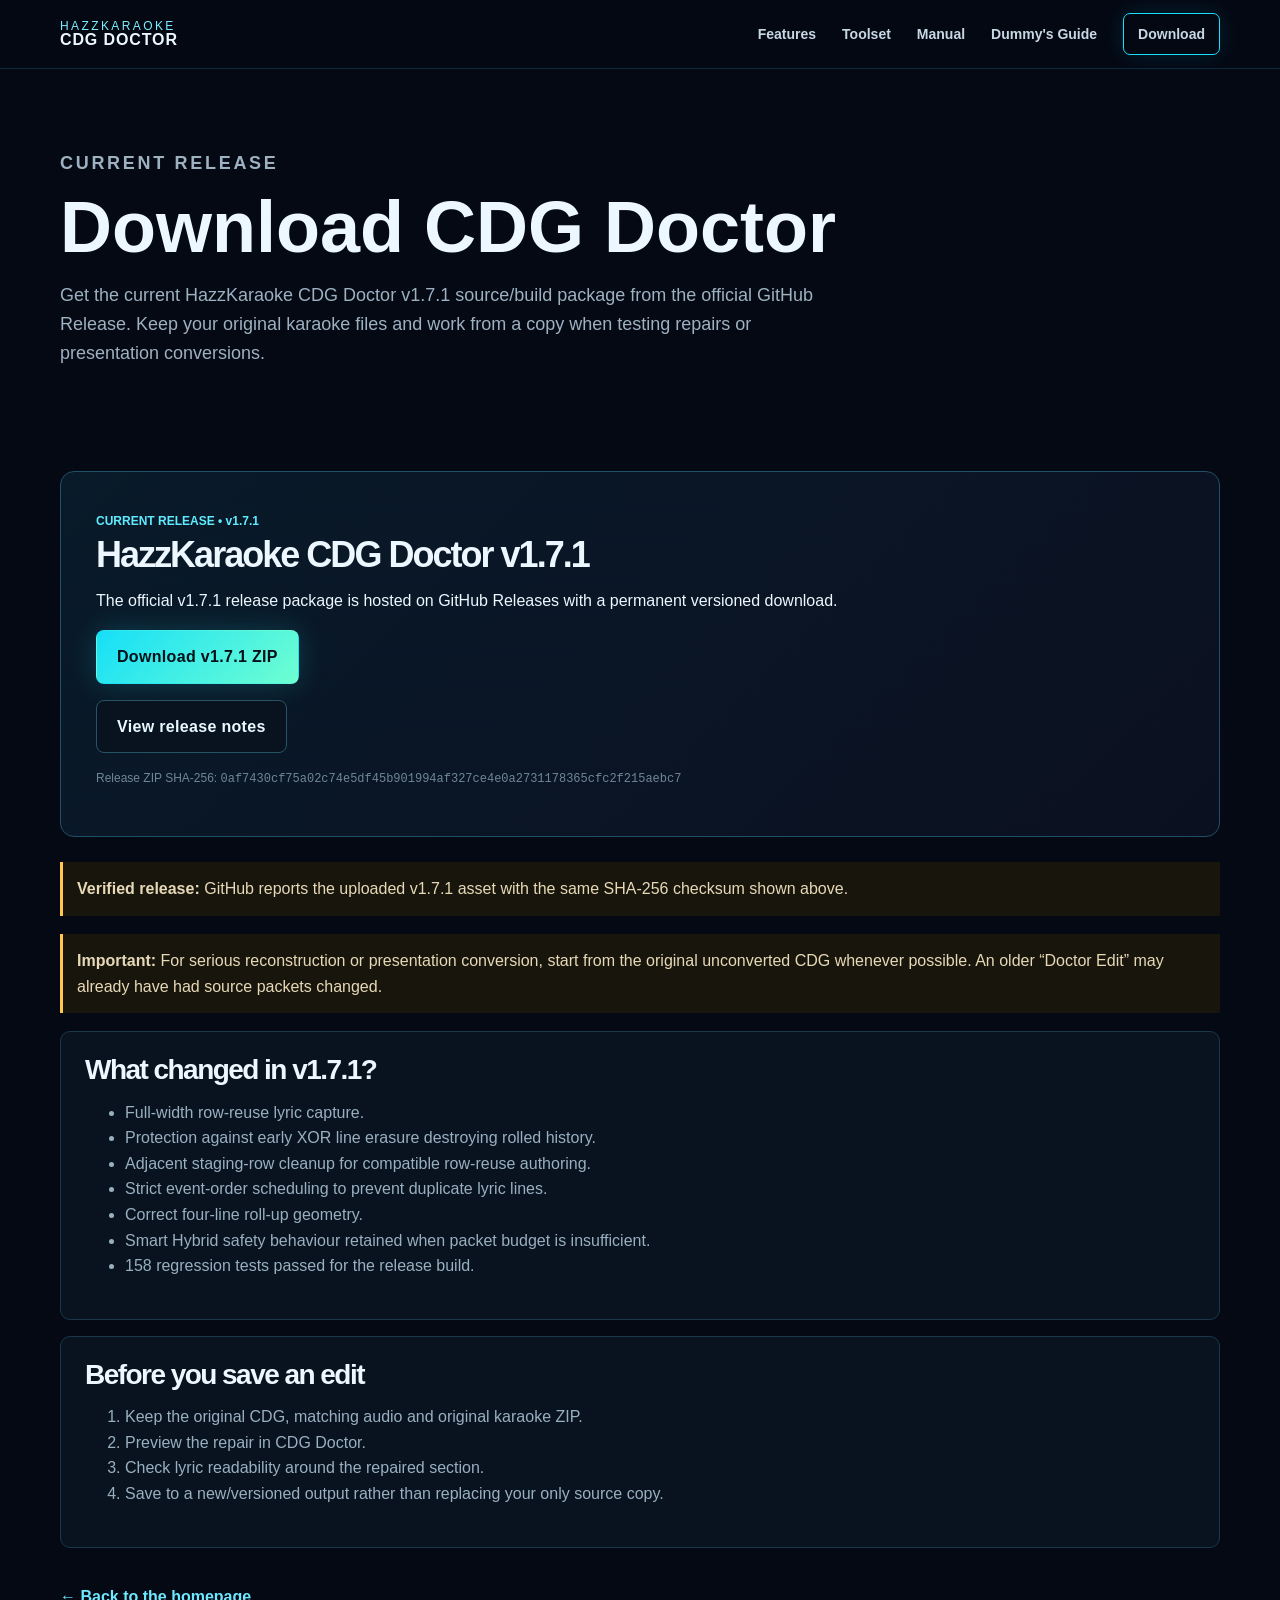
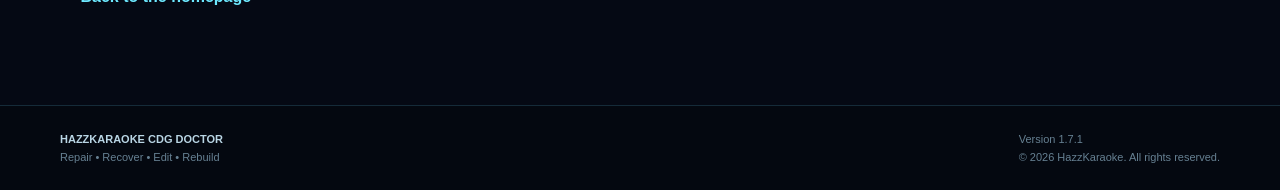
==== download.html @ 319b4a7b "Link website to published v1.7.1 release asset" ====
<!doctype html><html lang="en-GB"><head><meta charset="utf-8"><meta name="viewport" content="width=device-width,initial-scale=1"><meta name="theme-color" content="#07111f"><meta name="description" content="Download HazzKaraoke CDG Doctor v1.7.1 for Windows."><title>Download | HazzKaraoke CDG Doctor</title><link rel="stylesheet" href="styles.css"><script defer src="script.js"></script></head><body><div class="page-grid"></div><header class="site-header"><a class="brand" href="index.html"><span class="brand-kicker">HAZZKARAOKE</span><span class="brand-main">CDG DOCTOR</span></a><button class="menu-button" type="button" aria-expanded="false" aria-controls="main-nav">Menu</button><nav id="main-nav" class="main-nav"><a href="index.html#features">Features</a><a href="index.html#toolset">Toolset</a><a href="manual.html">Manual</a><a href="quick-start.html">Dummy's Guide</a><a class="nav-download" href="download.html">Download</a></nav></header><main><section class="content-hero shell"><p class="eyebrow">CURRENT RELEASE</p><h1>Download CDG Doctor</h1><p>Get the current HazzKaraoke CDG Doctor v1.7.1 source/build package from the official GitHub Release. Keep your original karaoke files and work from a copy when testing repairs or presentation conversions.</p></section><section class="shell section" style="padding-top:20px"><div class="download-card"><span class="version">CURRENT RELEASE • v1.7.1</span><h2>HazzKaraoke CDG Doctor v1.7.1</h2><p>The official v1.7.1 release package is hosted on GitHub Releases with a permanent versioned download.</p><p><a class="button button-primary" href="https://github.com/harryoke/harryoke-kunitoki/releases/download/V1.7.1/HazzKaraoke_CDG_Doctor_v1.7.1.zip">Download v1.7.1 ZIP</a></p><p><a class="button button-secondary" href="https://github.com/harryoke/harryoke-kunitoki/releases/tag/V1.7.1">View release notes</a></p><p class="download-note">Release ZIP SHA-256: <code>0af7430cf75a02c74e5df45b901994af327ce4e0a2731178365cfc2f215aebc7</code></p></div><div class="notice"><strong>Verified release:</strong> GitHub reports the uploaded v1.7.1 asset with the same SHA-256 checksum shown above.</div><div class="notice"><strong>Important:</strong> For serious reconstruction or presentation conversion, start from the original unconverted CDG whenever possible. An older “Doctor Edit” may already have had source packets changed.</div><div class="content-panel"><h2>What changed in v1.7.1?</h2><ul><li>Full-width row-reuse lyric capture.</li><li>Protection against early XOR line erasure destroying rolled history.</li><li>Adjacent staging-row cleanup for compatible row-reuse authoring.</li><li>Strict event-order scheduling to prevent duplicate lyric lines.</li><li>Correct four-line roll-up geometry.</li><li>Smart Hybrid safety behaviour retained when packet budget is insufficient.</li><li>158 regression tests passed for the release build.</li></ul></div><div class="content-panel"><h2>Before you save an edit</h2><ol><li>Keep the original CDG, matching audio and original karaoke ZIP.</li><li>Preview the repair in CDG Doctor.</li><li>Check lyric readability around the repaired section.</li><li>Save to a new/versioned output rather than replacing your only source copy.</li></ol></div><a class="back-link" href="index.html">← Back to the homepage</a></section></main><footer class="site-footer"><div class="shell footer-inner"><div><strong>HAZZKARAOKE CDG DOCTOR</strong><span>Repair • Recover • Edit • Rebuild</span></div><div><span>Version 1.7.1</span><span>© 2026 HazzKaraoke. All rights reserved.</span></div></div></footer></body></html>
---- styles.css ----
*{box-sizing:border-box}html{scroll-behavior:smooth}body{margin:0;background:#050914;color:#ecf7ff;font-family:Arial,Helvetica,sans-serif;line-height:1.6;overflow-x:hidden}a{color:inherit;text-decoration:none}.shell{width:min(1160px,calc(100% - 40px));margin:auto}.page-grid{position:fixed;inset:0;pointer-events:none;opacity:.16;background-image:linear-gradient(rgba(0,229,255,.08) 1px,transparent 1px),linear-gradient(90deg,rgba(0,229,255,.08) 1px,transparent 1px);background-size:36px 36px;mask-image:linear-gradient(to bottom,transparent 0,#000 20%,#000 80%,transparent 100%)}.glow{position:fixed;width:420px;height:420px;border-radius:50%;filter:blur(120px);opacity:.13;pointer-events:none}.glow-a{background:#00e5ff;top:-180px;left:-140px}.glow-b{background:#ff2ca8;right:-140px;top:200px}.site-header{position:sticky;top:0;z-index:20;display:flex;align-items:center;gap:24px;padding:13px max(20px,calc((100vw - 1160px)/2));background:rgba(5,9,20,.88);border-bottom:1px solid rgba(73,215,255,.16);backdrop-filter:blur(16px)}.brand{display:grid;line-height:1}.brand-kicker{font-size:12px;letter-spacing:.2em;color:#7eeeff}.brand-main{font-weight:900;letter-spacing:.055em}.main-nav{margin-left:auto;display:flex;align-items:center;gap:26px;font-size:14px;font-weight:700}.main-nav a{color:#c7d8e5}.main-nav a:hover{color:#fff}.nav-download{padding:9px 14px;border:1px solid #17dffc;border-radius:7px;box-shadow:0 0 22px rgba(0,229,255,.13)}.menu-button{display:none;margin-left:auto;border:1px solid #1b7891;background:#07131f;color:#fff;border-radius:7px;padding:8px 12px}.hero{min-height:690px;display:grid;grid-template-columns:1.07fr .93fr;gap:44px;align-items:center;padding:78px 0 64px}.eyebrow{font-size:12px;font-weight:900;letter-spacing:.15em;color:#62e8ff;margin:0 0 13px}.status-dot{display:inline-block;width:8px;height:8px;border-radius:50%;background:#5dfca4;box-shadow:0 0 12px #5dfca4;margin-right:8px}.hero h1,.section h2,.cta-section h2{font-size:clamp(42px,6vw,78px);line-height:.98;margin:0;letter-spacing:-.055em}.hero h1 span{background:linear-gradient(90deg,#7cf2ff,#bffcff,#ff54b8);-webkit-background-clip:text;background-clip:text;color:transparent}.hero-lead{max-width:680px;font-size:20px;color:#afc2d2;margin:26px 0}.hero-actions{display:flex;gap:12px;flex-wrap:wrap}.button{display:inline-flex;align-items:center;justify-content:center;padding:13px 20px;border-radius:8px;font-weight:900;letter-spacing:.02em;border:1px solid transparent;transition:.2s}.button:hover{transform:translateY(-2px)}.button-primary{background:linear-gradient(135deg,#16dff8,#6fffd1);color:#041019;box-shadow:0 0 30px rgba(28,225,247,.2)}.button-secondary{border-color:#265466;background:#09131f;color:#e8f9ff}.button-large{padding:16px 26px}.download-note{font-size:12px;color:#6f8799}.hero-stats{display:flex;gap:12px;margin-top:30px;flex-wrap:wrap}.hero-stats div{min-width:132px;padding:12px 14px;border:1px solid #162d3d;border-radius:8px;background:#07111c}.hero-stats strong{display:block;font-size:20px;color:#fff}.hero-stats span{font-size:11px;color:#7f96a8}.hero-art{display:flex;justify-content:center}.hero-logo{position:relative;width:min(480px,100%);aspect-ratio:1;display:flex;flex-direction:column;justify-content:center;align-items:center;text-align:center;filter:drop-shadow(0 0 26px rgba(0,145,255,.22))}.hero-logo:before,.hero-logo:after{content:"";position:absolute;inset:10%;border:1px solid rgba(39,211,255,.24);transform:rotate(45deg);box-shadow:0 0 35px rgba(0,229,255,.15)}.hero-logo:after{inset:19%;transform:rotate(-45deg);border-color:rgba(255,44,168,.18)}.hero-logo span{position:relative;z-index:2}.logo-hazz{font-size:clamp(54px,8vw,96px);font-weight:1000;font-style:italic;letter-spacing:-.09em;color:#ffb221;text-shadow:-3px 0 #ff274f,3px 0 #8b28ff,0 0 10px #ff6b00,0 0 30px #a72aff;transform:skew(-7deg)}.logo-karaoke{margin-top:-17px;font-size:clamp(50px,7vw,88px);font-weight:1000;letter-spacing:-.07em;background:linear-gradient(#d9f9ff 0,#50c9ff 28%,#1c55a8 55%,#f44d4d 100%);-webkit-background-clip:text;background-clip:text;color:transparent;-webkit-text-stroke:2px #ff713d;text-shadow:0 5px 0 #260d2a,0 0 18px #176fff}.logo-doctor{font-size:clamp(24px,3.8vw,44px);font-weight:1000;letter-spacing:-.04em;background:linear-gradient(#fff,#7edfff 40%,#263e92 70%,#ef405d);-webkit-background-clip:text;background-clip:text;color:transparent;-webkit-text-stroke:1px #ff703c}.logo-tag{margin-top:10px;font-size:22px;font-weight:900;font-style:italic;color:#ffd15b;text-shadow:0 0 10px #ff571f}.problem-strip{border-top:1px solid #102a38;border-bottom:1px solid #102a38;background:#07111c}.problem-row{display:flex;justify-content:center;gap:30px;flex-wrap:wrap;padding:14px 0;font-size:13px;color:#91dfee;font-weight:800}.section{padding:96px 0}.section-heading{max-width:850px;margin-bottom:38px}.section-heading.compact{max-width:760px}.section h2,.cta-section h2{font-size:clamp(36px,5vw,60px)}.section-heading p,.app-copy>p,.smart-copy>p,.safety-grid>div>p{color:#98aebf}.feature-grid{display:grid;grid-template-columns:repeat(3,1fr);gap:14px}.feature-card{position:relative;min-height:230px;padding:26px;border:1px solid #152d3d;border-radius:10px;background:linear-gradient(180deg,rgba(11,27,41,.92),rgba(6,14,24,.94));overflow:hidden}.feature-card:after{content:"";position:absolute;left:0;right:0;bottom:0;height:2px;background:var(--accent)}.feature-card h3{font-size:24px;margin:8px 0}.feature-card p{color:#8ea5b7;font-size:14px}.feature-number{font-family:monospace;color:var(--accent);font-weight:900}.accent-cyan{--accent:#00e5ff}.accent-pink{--accent:#ff47af}.accent-yellow{--accent:#ffc84b}.accent-green{--accent:#5cff9e}.accent-violet{--accent:#a985ff}.accent-blue{--accent:#68a5ff}.app-section{display:grid;grid-template-columns:.83fr 1.17fr;gap:48px;align-items:center}.check-list{padding:0;list-style:none;display:grid;grid-template-columns:1fr 1fr;gap:9px}.check-list li:before{content:"✓";color:#5dffab;margin-right:8px}.app-frame{margin:0;border:1px solid #1f4c61;border-radius:12px;background:#07101a;box-shadow:0 20px 80px rgba(0,0,0,.45),0 0 40px rgba(0,212,255,.07);overflow:hidden}.app-frame figcaption{padding:10px 14px;font-size:11px;color:#6d8494;border-top:1px solid #122b3b}.mock-titlebar{height:38px;padding:9px 12px;background:#0e1a27;border-bottom:1px solid #193448;font-size:11px;color:#b9d0df}.mock-titlebar i{float:right;width:10px;height:10px;border-radius:50%;background:#21394a;margin:4px}.mock-body{display:grid;grid-template-columns:22% 54% 24%;min-height:380px}.mock-files,.mock-tools{padding:13px;background:#07131f}.mock-files b,.mock-tools b{font-size:9px;letter-spacing:.12em;color:#6cecff}.mock-files span,.mock-tools span{display:block;font-size:9px;padding:8px;margin-top:7px;border:1px solid #172f3e;border-radius:4px;color:#8197a8}.mock-files .active,.mock-tools .cyan{border-color:#1ccfe8;color:#e8fdff;background:#0b2e38}.mock-preview{padding:14px;background:#050b12}.mock-screen{min-height:270px;border:1px solid #254c5d;background:radial-gradient(circle at 50% 45%,#122c43,#02060a 68%);display:flex;flex-direction:column;align-items:center;justify-content:center}.mock-screen small{color:#4bcde6;font-size:8px}.mock-screen strong{font-size:19px;margin:12px 0;color:#fff}.mock-screen span{font-size:8px;color:#67ffaf}.mock-wave{height:55px;display:flex;align-items:center;justify-content:center;gap:3px;border:1px solid #102838;border-top:none}.mock-wave i{width:3px;background:#41d7f1;height:20%;box-shadow:0 0 5px #00d9ff}.mock-wave i:nth-child(2n){height:65%}.mock-wave i:nth-child(3n){height:42%}.toolset-section{background:#07101b;border-top:1px solid #102738;border-bottom:1px solid #102738}.tool-groups{display:grid;grid-template-columns:1fr 1fr;gap:16px}.tool-group{padding:22px;border:1px solid #163246;border-radius:10px;background:#091521}.tool-group h3{color:#6cecff;margin-top:0}.tool-group ol{padding-left:27px;margin:0}.tool-group li{padding:8px 0;color:#dfeef7}.tool-group li::marker{color:#40dff7;font-weight:bold}.tool-group span{display:block;color:#7d94a7;font-size:13px}.smart-panel{padding:38px;border:1px solid #205467;border-radius:14px;background:linear-gradient(135deg,#0a1a28,#07111b 55%,#160d23);box-shadow:0 0 65px rgba(20,212,255,.06)}.pill-row{display:flex;flex-wrap:wrap;gap:8px;margin-top:22px}.pill-row span{padding:7px 10px;border-radius:99px;border:1px solid #23495a;color:#9deeff;font-size:12px}.smart-flow{display:flex;align-items:center;justify-content:space-between;gap:10px;margin-top:35px}.smart-flow div{flex:1;padding:18px;border:1px solid #18384a;background:#07131e;border-radius:8px;text-align:center}.smart-flow strong{display:block;font-size:24px;color:#5ce9ff}.smart-flow span{font-size:12px;color:#93a9ba}.smart-flow i{color:#ff52b7}.safety-section{background:linear-gradient(180deg,#08151f,#061018)}.safety-grid{display:grid;grid-template-columns:.9fr 1.1fr;gap:55px;align-items:center}.safety-list{display:grid;grid-template-columns:1fr 1fr;gap:9px}.safety-list span{padding:12px;border:1px solid #173746;border-radius:7px;color:#b4c9d7;background:#07151f;font-size:13px}.safety-list span:before{content:"✓";color:#5dff9f;margin-right:8px}.manual-grid{display:grid;grid-template-columns:1fr 1fr;gap:16px}.manual-card{padding:30px;border:1px solid #193c4d;border-radius:10px;background:#091522}.manual-badge{font-size:10px;letter-spacing:.12em;color:#53eaff}.manual-card h3{font-size:27px;margin:10px 0}.manual-card p{color:#8ca2b4}.faq-list{max-width:900px}.faq-list details{border-top:1px solid #173143;padding:16px 0}.faq-list details:last-child{border-bottom:1px solid #173143}.faq-list summary{cursor:pointer;font-weight:900}.faq-list p{color:#8fa5b6}.cta-section{padding:72px 0;background:radial-gradient(circle at 25% 50%,rgba(0,221,255,.13),transparent 30%),radial-gradient(circle at 80% 50%,rgba(255,54,177,.1),transparent 35%),#07111b;border-top:1px solid #173345}.cta-inner{display:flex;align-items:center;justify-content:space-between;gap:30px}.cta-inner p{color:#8fa5b6}.site-footer{padding:25px 0;border-top:1px solid #152b39;background:#040810}.footer-inner{display:flex;justify-content:space-between;gap:30px;color:#668092;font-size:11px}.footer-inner>div{display:grid}.footer-inner strong{color:#b9d5e4}.content-hero{padding:80px 0 40px}.content-hero h1{font-size:clamp(42px,6vw,72px);line-height:1;margin:0}.content-hero p{max-width:760px;color:#9eb1c1;font-size:18px}.content-panel{padding:24px;border:1px solid #18384a;border-radius:10px;background:#08131f;margin-bottom:16px}.content-panel h2{font-size:28px;margin-top:0}.content-panel h3{color:#68e8ff}.content-panel p,.content-panel li{color:#9aafbf}.download-card{padding:35px;border:1px solid #205067;border-radius:14px;background:linear-gradient(135deg,#091a29,#0b1020);margin:25px 0}.download-card .version{font-size:12px;color:#60ecff;font-weight:900}.download-card h2{font-size:36px;margin:5px 0}.notice{padding:14px;border-left:3px solid #ffc74f;background:#18150c;color:#e7d9b7;margin:18px 0}.back-link{display:inline-block;margin-top:20px;color:#6de9ff;font-weight:900}@media(max-width:850px){.main-nav{display:none;position:absolute;left:20px;right:20px;top:64px;flex-direction:column;align-items:stretch;gap:0;background:#08131e;border:1px solid #1d4052;border-radius:8px;padding:8px}.main-nav.open{display:flex}.main-nav a{padding:10px}.menu-button{display:block}.hero,.app-section,.safety-grid{grid-template-columns:1fr}.hero{padding-top:52px}.hero-art{order:-1}.hero-logo{max-width:360px}.feature-grid{grid-template-columns:1fr 1fr}.mock-body{min-height:320px}.smart-flow{flex-direction:column}.smart-flow i{transform:rotate(90deg)}.smart-flow div{width:100%}.tool-groups,.manual-grid{grid-template-columns:1fr}.cta-inner{align-items:flex-start;flex-direction:column}}@media(max-width:560px){.shell{width:min(100% - 28px,1160px)}.site-header{padding:12px 14px}.feature-grid{grid-template-columns:1fr}.hero{min-height:0}.hero h1{font-size:45px}.logo-hazz{font-size:65px}.logo-karaoke{font-size:54px}.logo-doctor{font-size:28px}.hero-stats{display:grid;grid-template-columns:1fr 1fr}.app-frame{overflow:auto}.mock-body{min-width:620px}.check-list,.safety-list{grid-template-columns:1fr}.problem-row{justify-content:flex-start;gap:12px}.section{padding:70px 0}.footer-inner{flex-direction:column}.cta-section{padding:55px 0}}
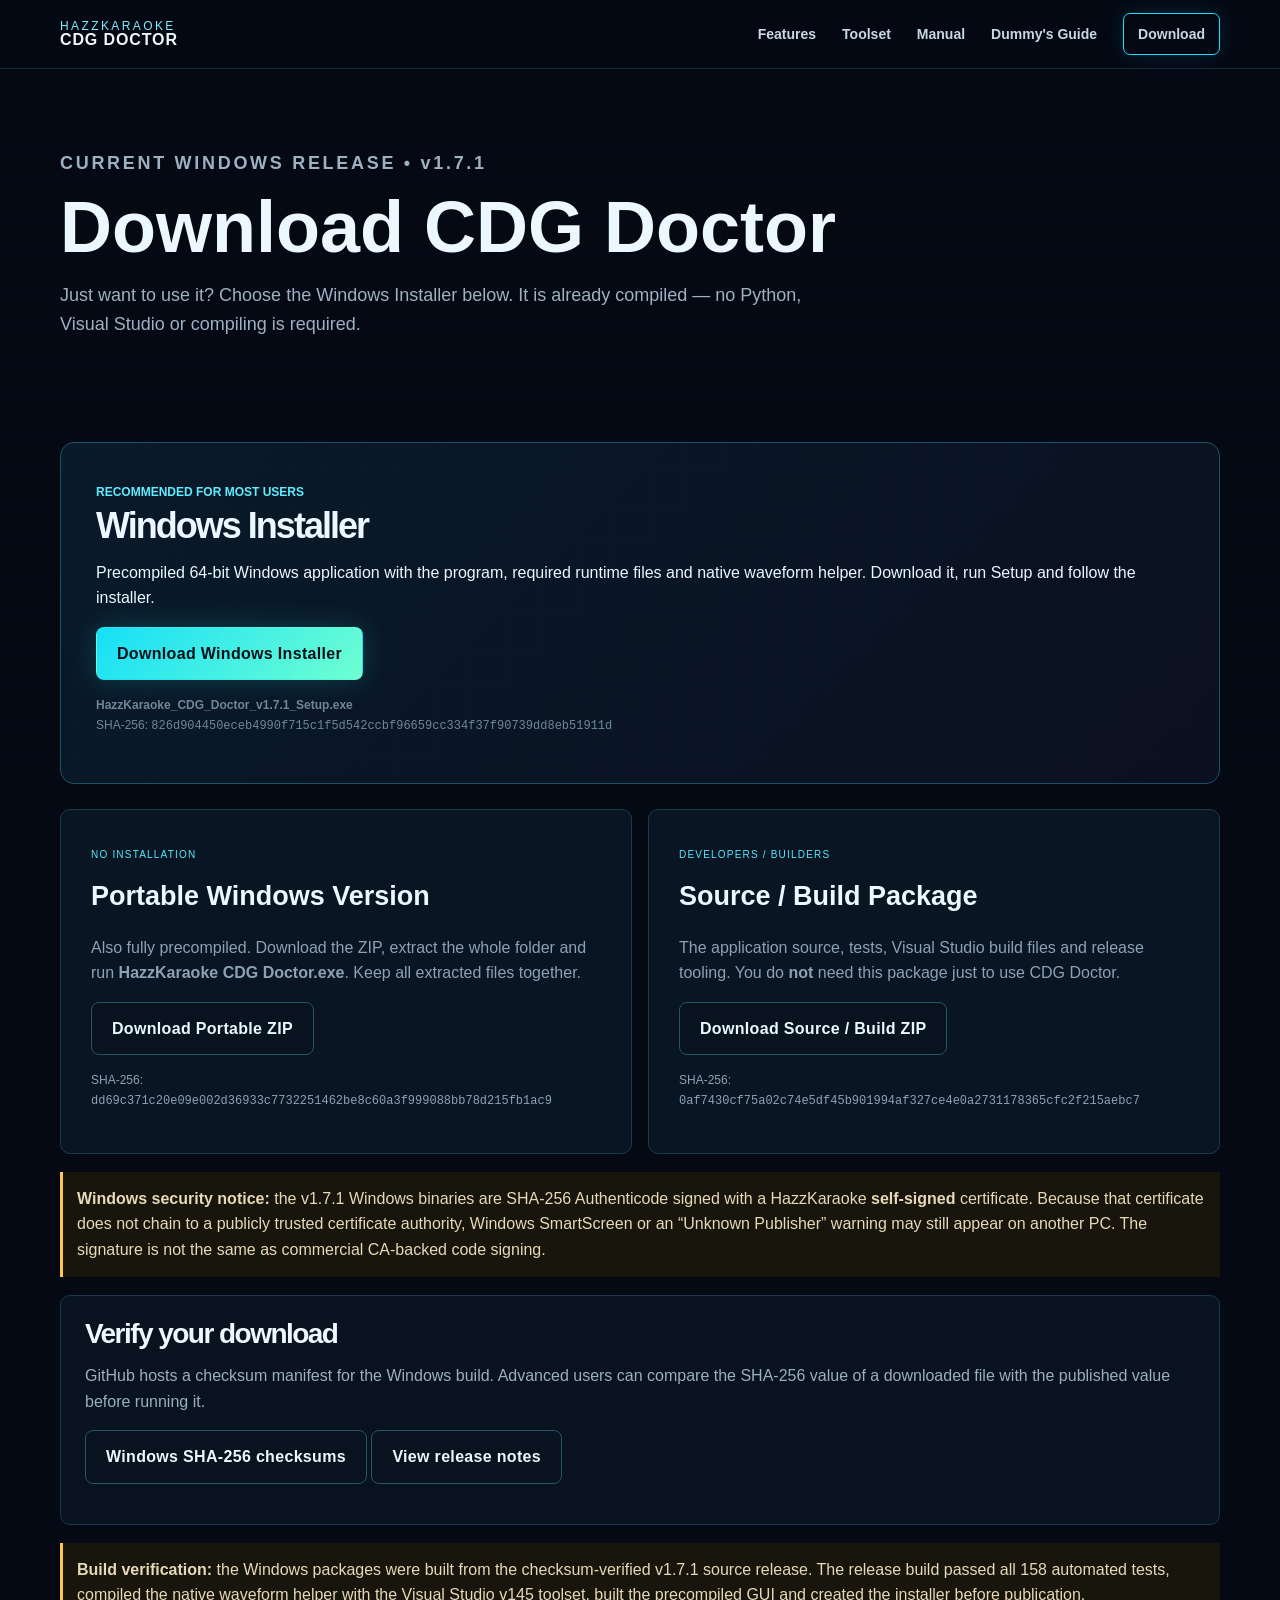
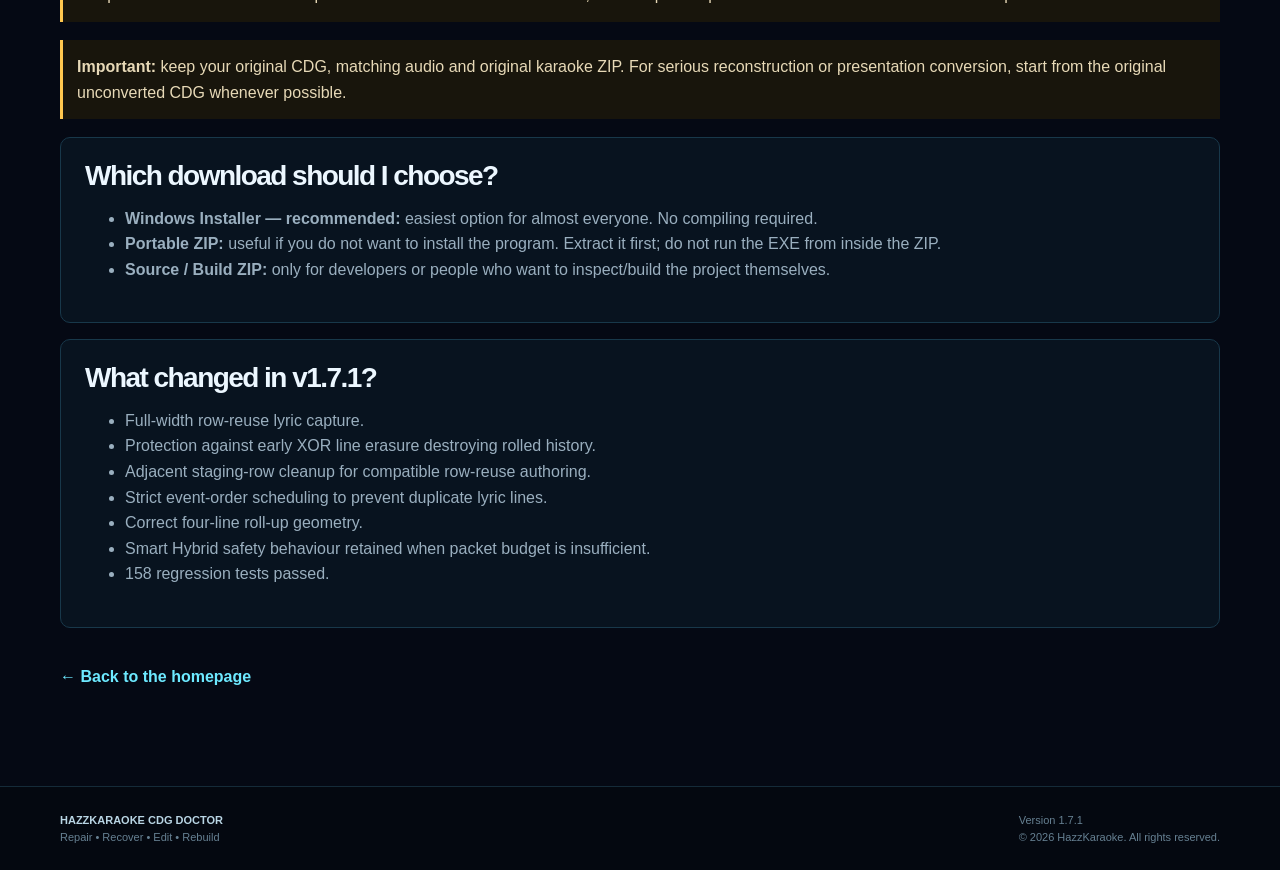
==== commit c7c80652: "Make precompiled Windows installer the recommended download" ====
--- a/download.html
+++ b/download.html
@@ -1 +1 @@
-<!doctype html><html lang="en-GB"><head><meta charset="utf-8"><meta name="viewport" content="width=device-width,initial-scale=1"><meta name="theme-color" content="#07111f"><meta name="description" content="Download HazzKaraoke CDG Doctor v1.7.1 for Windows."><title>Download | HazzKaraoke CDG Doctor</title><link rel="stylesheet" href="styles.css"><script defer src="script.js"></script></head><body><div class="page-grid"></div><header class="site-header"><a class="brand" href="index.html"><span class="brand-kicker">HAZZKARAOKE</span><span class="brand-main">CDG DOCTOR</span></a><button class="menu-button" type="button" aria-expanded="false" aria-controls="main-nav">Menu</button><nav id="main-nav" class="main-nav"><a href="index.html#features">Features</a><a href="index.html#toolset">Toolset</a><a href="manual.html">Manual</a><a href="quick-start.html">Dummy's Guide</a><a class="nav-download" href="download.html">Download</a></nav></header><main><section class="content-hero shell"><p class="eyebrow">CURRENT RELEASE</p><h1>Download CDG Doctor</h1><p>Get the current HazzKaraoke CDG Doctor v1.7.1 source/build package from the official GitHub Release. Keep your original karaoke files and work from a copy when testing repairs or presentation conversions.</p></section><section class="shell section" style="padding-top:20px"><div class="download-card"><span class="version">CURRENT RELEASE • v1.7.1</span><h2>HazzKaraoke CDG Doctor v1.7.1</h2><p>The official v1.7.1 release package is hosted on GitHub Releases with a permanent versioned download.</p><p><a class="button button-primary" href="https://github.com/harryoke/harryoke-kunitoki/releases/download/V1.7.1/HazzKaraoke_CDG_Doctor_v1.7.1.zip">Download v1.7.1 ZIP</a></p><p><a class="button button-secondary" href="https://github.com/harryoke/harryoke-kunitoki/releases/tag/V1.7.1">View release notes</a></p><p class="download-note">Release ZIP SHA-256: <code>0af7430cf75a02c74e5df45b901994af327ce4e0a2731178365cfc2f215aebc7</code></p></div><div class="notice"><strong>Verified release:</strong> GitHub reports the uploaded v1.7.1 asset with the same SHA-256 checksum shown above.</div><div class="notice"><strong>Important:</strong> For serious reconstruction or presentation conversion, start from the original unconverted CDG whenever possible. An older “Doctor Edit” may already have had source packets changed.</div><div class="content-panel"><h2>What changed in v1.7.1?</h2><ul><li>Full-width row-reuse lyric capture.</li><li>Protection against early XOR line erasure destroying rolled history.</li><li>Adjacent staging-row cleanup for compatible row-reuse authoring.</li><li>Strict event-order scheduling to prevent duplicate lyric lines.</li><li>Correct four-line roll-up geometry.</li><li>Smart Hybrid safety behaviour retained when packet budget is insufficient.</li><li>158 regression tests passed for the release build.</li></ul></div><div class="content-panel"><h2>Before you save an edit</h2><ol><li>Keep the original CDG, matching audio and original karaoke ZIP.</li><li>Preview the repair in CDG Doctor.</li><li>Check lyric readability around the repaired section.</li><li>Save to a new/versioned output rather than replacing your only source copy.</li></ol></div><a class="back-link" href="index.html">← Back to the homepage</a></section></main><footer class="site-footer"><div class="shell footer-inner"><div><strong>HAZZKARAOKE CDG DOCTOR</strong><span>Repair • Recover • Edit • Rebuild</span></div><div><span>Version 1.7.1</span><span>© 2026 HazzKaraoke. All rights reserved.</span></div></div></footer></body></html>+<!doctype html><html lang="en-GB"><head><meta charset="utf-8"><meta name="viewport" content="width=device-width,initial-scale=1"><meta name="theme-color" content="#07111f"><meta name="description" content="Download HazzKaraoke CDG Doctor v1.7.1 for Windows — installer, portable build or source/build package."><title>Download | HazzKaraoke CDG Doctor</title><link rel="stylesheet" href="styles.css"><script defer src="script.js"></script></head><body><div class="page-grid"></div><header class="site-header"><a class="brand" href="index.html"><span class="brand-kicker">HAZZKARAOKE</span><span class="brand-main">CDG DOCTOR</span></a><button class="menu-button" type="button" aria-expanded="false" aria-controls="main-nav">Menu</button><nav id="main-nav" class="main-nav"><a href="index.html#features">Features</a><a href="index.html#toolset">Toolset</a><a href="manual.html">Manual</a><a href="quick-start.html">Dummy's Guide</a><a class="nav-download" href="download.html">Download</a></nav></header><main><section class="content-hero shell"><p class="eyebrow">CURRENT WINDOWS RELEASE • v1.7.1</p><h1>Download CDG Doctor</h1><p>Just want to use it? Choose the Windows Installer below. It is already compiled — no Python, Visual Studio or compiling is required.</p></section><section class="shell section" style="padding-top:20px"><div class="download-card"><span class="version">RECOMMENDED FOR MOST USERS</span><h2>Windows Installer</h2><p>Precompiled 64-bit Windows application with the program, required runtime files and native waveform helper. Download it, run Setup and follow the installer.</p><p><a class="button button-primary" href="https://github.com/harryoke/harryoke-kunitoki/releases/download/V1.7.1/HazzKaraoke_CDG_Doctor_v1.7.1_Setup.exe">Download Windows Installer</a></p><p class="download-note"><strong>HazzKaraoke_CDG_Doctor_v1.7.1_Setup.exe</strong><br>SHA-256: <code>826d904450eceb4990f715c1f5d542ccbf96659cc334f37f90739dd8eb51911d</code></p></div><div class="manual-grid" style="margin-top:24px"><article class="manual-card"><span class="manual-badge">NO INSTALLATION</span><h3>Portable Windows Version</h3><p>Also fully precompiled. Download the ZIP, extract the whole folder and run <strong>HazzKaraoke CDG Doctor.exe</strong>. Keep all extracted files together.</p><p><a class="button button-secondary" href="https://github.com/harryoke/harryoke-kunitoki/releases/download/V1.7.1/HazzKaraoke_CDG_Doctor_v1.7.1_Portable.zip">Download Portable ZIP</a></p><p class="download-note">SHA-256: <code>dd69c371c20e09e002d36933c7732251462be8c60a3f999088bb78d215fb1ac9</code></p></article><article class="manual-card"><span class="manual-badge">DEVELOPERS / BUILDERS</span><h3>Source / Build Package</h3><p>The application source, tests, Visual Studio build files and release tooling. You do <strong>not</strong> need this package just to use CDG Doctor.</p><p><a class="button button-secondary" href="https://github.com/harryoke/harryoke-kunitoki/releases/download/V1.7.1/HazzKaraoke_CDG_Doctor_v1.7.1.zip">Download Source / Build ZIP</a></p><p class="download-note">SHA-256: <code>0af7430cf75a02c74e5df45b901994af327ce4e0a2731178365cfc2f215aebc7</code></p></article></div><div class="notice"><strong>Windows security notice:</strong> the v1.7.1 Windows binaries are SHA-256 Authenticode signed with a HazzKaraoke <strong>self-signed</strong> certificate. Because that certificate does not chain to a publicly trusted certificate authority, Windows SmartScreen or an “Unknown Publisher” warning may still appear on another PC. The signature is not the same as commercial CA-backed code signing.</div><div class="content-panel"><h2>Verify your download</h2><p>GitHub hosts a checksum manifest for the Windows build. Advanced users can compare the SHA-256 value of a downloaded file with the published value before running it.</p><p><a class="button button-secondary" href="https://github.com/harryoke/harryoke-kunitoki/releases/download/V1.7.1/WINDOWS_RELEASE_SHA256.txt">Windows SHA-256 checksums</a> <a class="button button-secondary" href="https://github.com/harryoke/harryoke-kunitoki/releases/tag/V1.7.1">View release notes</a></p></div><div class="notice"><strong>Build verification:</strong> the Windows packages were built from the checksum-verified v1.7.1 source release. The release build passed all 158 automated tests, compiled the native waveform helper with the Visual Studio v145 toolset, built the precompiled GUI and created the installer before publication.</div><div class="notice"><strong>Important:</strong> keep your original CDG, matching audio and original karaoke ZIP. For serious reconstruction or presentation conversion, start from the original unconverted CDG whenever possible.</div><div class="content-panel"><h2>Which download should I choose?</h2><ul><li><strong>Windows Installer — recommended:</strong> easiest option for almost everyone. No compiling required.</li><li><strong>Portable ZIP:</strong> useful if you do not want to install the program. Extract it first; do not run the EXE from inside the ZIP.</li><li><strong>Source / Build ZIP:</strong> only for developers or people who want to inspect/build the project themselves.</li></ul></div><div class="content-panel"><h2>What changed in v1.7.1?</h2><ul><li>Full-width row-reuse lyric capture.</li><li>Protection against early XOR line erasure destroying rolled history.</li><li>Adjacent staging-row cleanup for compatible row-reuse authoring.</li><li>Strict event-order scheduling to prevent duplicate lyric lines.</li><li>Correct four-line roll-up geometry.</li><li>Smart Hybrid safety behaviour retained when packet budget is insufficient.</li><li>158 regression tests passed.</li></ul></div><a class="back-link" href="index.html">← Back to the homepage</a></section></main><footer class="site-footer"><div class="shell footer-inner"><div><strong>HAZZKARAOKE CDG DOCTOR</strong><span>Repair • Recover • Edit • Rebuild</span></div><div><span>Version 1.7.1</span><span>© 2026 HazzKaraoke. All rights reserved.</span></div></div></footer></body></html>
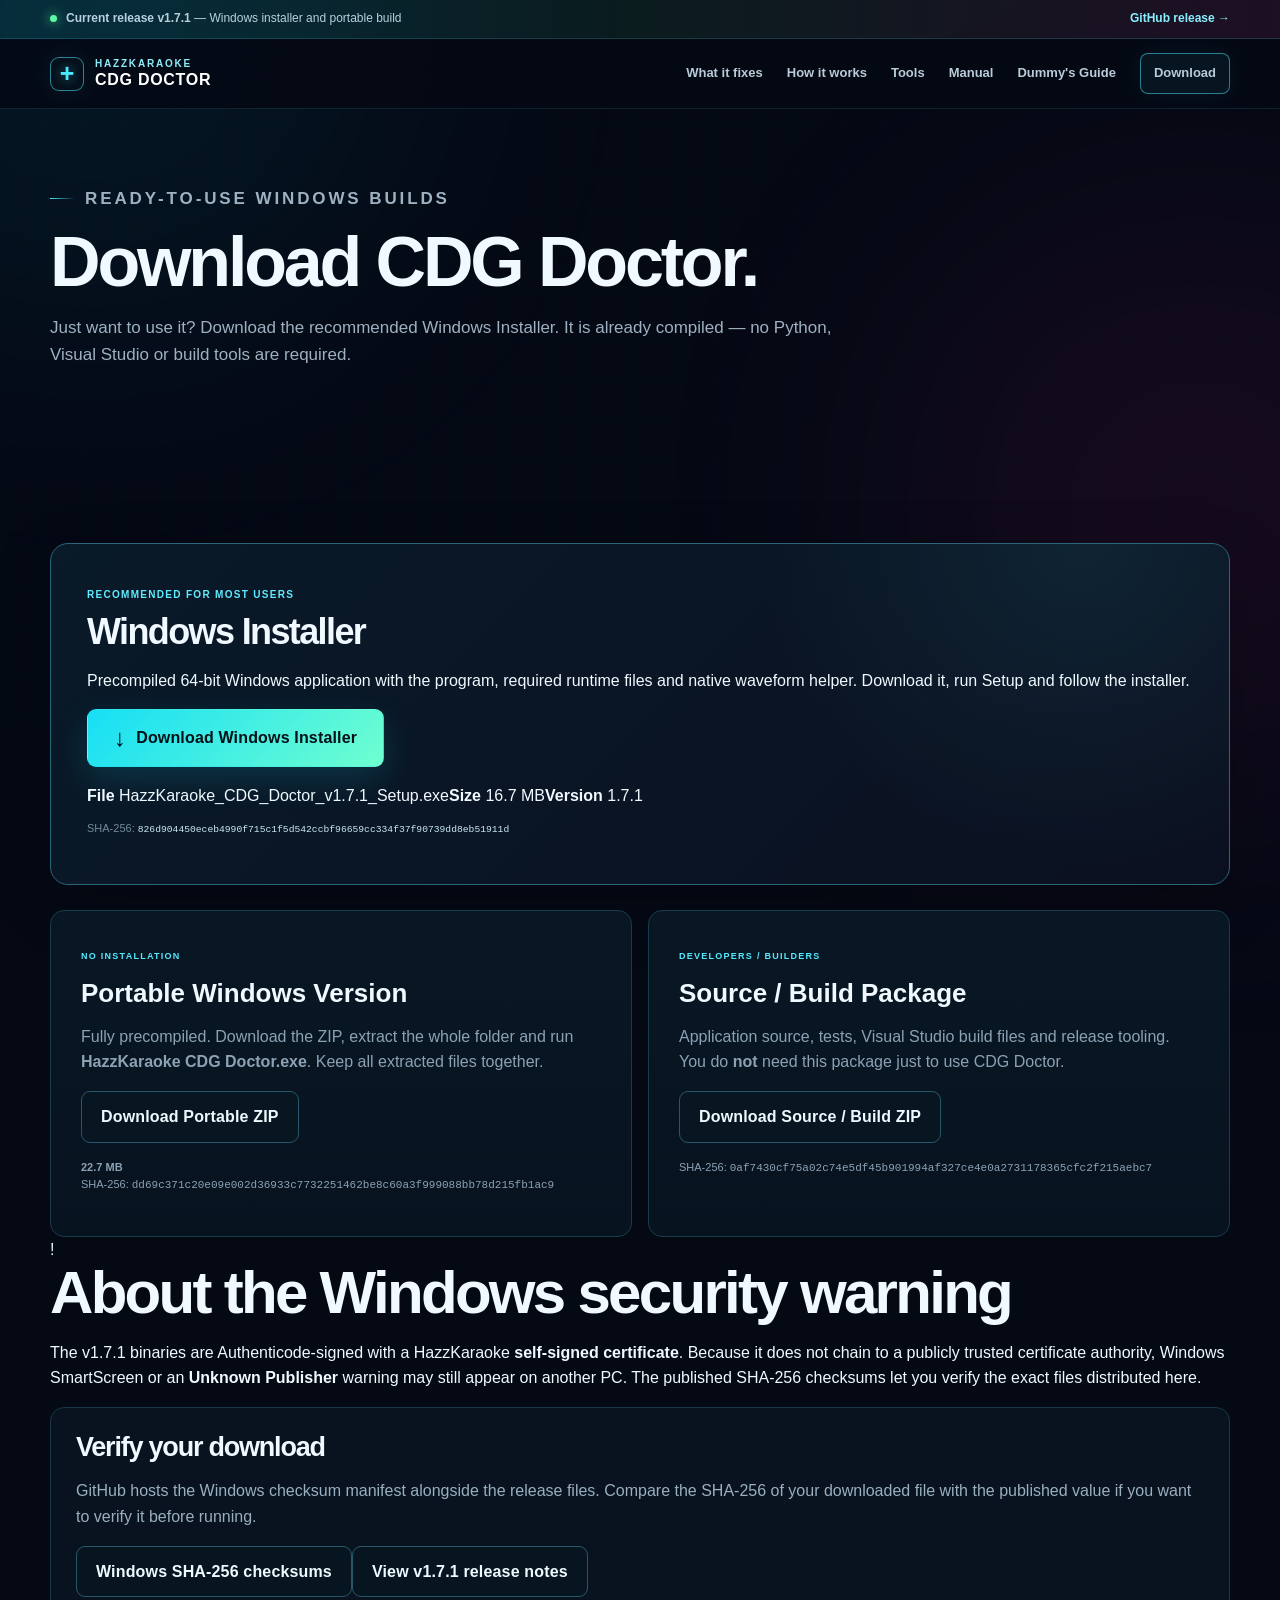
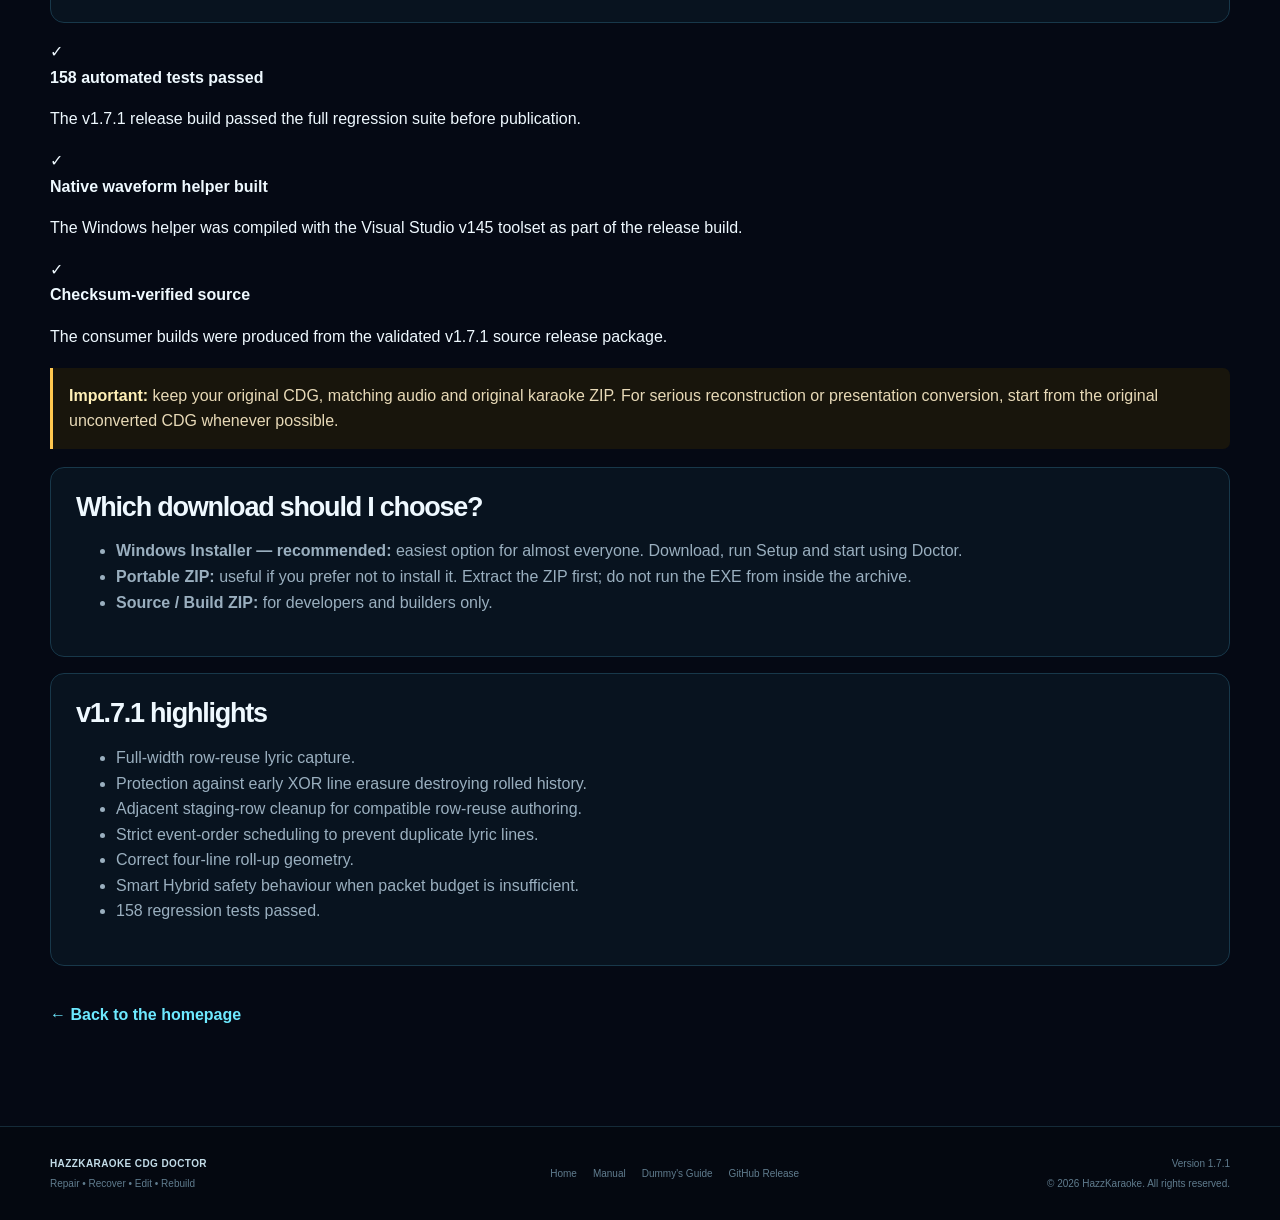
==== commit b975bceb: "Polish CDG Doctor download page" ====
--- a/download.html
+++ b/download.html
@@ -1 +1,76 @@
-<!doctype html><html lang="en-GB"><head><meta charset="utf-8"><meta name="viewport" content="width=device-width,initial-scale=1"><meta name="theme-color" content="#07111f"><meta name="description" content="Download HazzKaraoke CDG Doctor v1.7.1 for Windows — installer, portable build or source/build package."><title>Download | HazzKaraoke CDG Doctor</title><link rel="stylesheet" href="styles.css"><script defer src="script.js"></script></head><body><div class="page-grid"></div><header class="site-header"><a class="brand" href="index.html"><span class="brand-kicker">HAZZKARAOKE</span><span class="brand-main">CDG DOCTOR</span></a><button class="menu-button" type="button" aria-expanded="false" aria-controls="main-nav">Menu</button><nav id="main-nav" class="main-nav"><a href="index.html#features">Features</a><a href="index.html#toolset">Toolset</a><a href="manual.html">Manual</a><a href="quick-start.html">Dummy's Guide</a><a class="nav-download" href="download.html">Download</a></nav></header><main><section class="content-hero shell"><p class="eyebrow">CURRENT WINDOWS RELEASE • v1.7.1</p><h1>Download CDG Doctor</h1><p>Just want to use it? Choose the Windows Installer below. It is already compiled — no Python, Visual Studio or compiling is required.</p></section><section class="shell section" style="padding-top:20px"><div class="download-card"><span class="version">RECOMMENDED FOR MOST USERS</span><h2>Windows Installer</h2><p>Precompiled 64-bit Windows application with the program, required runtime files and native waveform helper. Download it, run Setup and follow the installer.</p><p><a class="button button-primary" href="https://github.com/harryoke/harryoke-kunitoki/releases/download/V1.7.1/HazzKaraoke_CDG_Doctor_v1.7.1_Setup.exe">Download Windows Installer</a></p><p class="download-note"><strong>HazzKaraoke_CDG_Doctor_v1.7.1_Setup.exe</strong><br>SHA-256: <code>826d904450eceb4990f715c1f5d542ccbf96659cc334f37f90739dd8eb51911d</code></p></div><div class="manual-grid" style="margin-top:24px"><article class="manual-card"><span class="manual-badge">NO INSTALLATION</span><h3>Portable Windows Version</h3><p>Also fully precompiled. Download the ZIP, extract the whole folder and run <strong>HazzKaraoke CDG Doctor.exe</strong>. Keep all extracted files together.</p><p><a class="button button-secondary" href="https://github.com/harryoke/harryoke-kunitoki/releases/download/V1.7.1/HazzKaraoke_CDG_Doctor_v1.7.1_Portable.zip">Download Portable ZIP</a></p><p class="download-note">SHA-256: <code>dd69c371c20e09e002d36933c7732251462be8c60a3f999088bb78d215fb1ac9</code></p></article><article class="manual-card"><span class="manual-badge">DEVELOPERS / BUILDERS</span><h3>Source / Build Package</h3><p>The application source, tests, Visual Studio build files and release tooling. You do <strong>not</strong> need this package just to use CDG Doctor.</p><p><a class="button button-secondary" href="https://github.com/harryoke/harryoke-kunitoki/releases/download/V1.7.1/HazzKaraoke_CDG_Doctor_v1.7.1.zip">Download Source / Build ZIP</a></p><p class="download-note">SHA-256: <code>0af7430cf75a02c74e5df45b901994af327ce4e0a2731178365cfc2f215aebc7</code></p></article></div><div class="notice"><strong>Windows security notice:</strong> the v1.7.1 Windows binaries are SHA-256 Authenticode signed with a HazzKaraoke <strong>self-signed</strong> certificate. Because that certificate does not chain to a publicly trusted certificate authority, Windows SmartScreen or an “Unknown Publisher” warning may still appear on another PC. The signature is not the same as commercial CA-backed code signing.</div><div class="content-panel"><h2>Verify your download</h2><p>GitHub hosts a checksum manifest for the Windows build. Advanced users can compare the SHA-256 value of a downloaded file with the published value before running it.</p><p><a class="button button-secondary" href="https://github.com/harryoke/harryoke-kunitoki/releases/download/V1.7.1/WINDOWS_RELEASE_SHA256.txt">Windows SHA-256 checksums</a> <a class="button button-secondary" href="https://github.com/harryoke/harryoke-kunitoki/releases/tag/V1.7.1">View release notes</a></p></div><div class="notice"><strong>Build verification:</strong> the Windows packages were built from the checksum-verified v1.7.1 source release. The release build passed all 158 automated tests, compiled the native waveform helper with the Visual Studio v145 toolset, built the precompiled GUI and created the installer before publication.</div><div class="notice"><strong>Important:</strong> keep your original CDG, matching audio and original karaoke ZIP. For serious reconstruction or presentation conversion, start from the original unconverted CDG whenever possible.</div><div class="content-panel"><h2>Which download should I choose?</h2><ul><li><strong>Windows Installer — recommended:</strong> easiest option for almost everyone. No compiling required.</li><li><strong>Portable ZIP:</strong> useful if you do not want to install the program. Extract it first; do not run the EXE from inside the ZIP.</li><li><strong>Source / Build ZIP:</strong> only for developers or people who want to inspect/build the project themselves.</li></ul></div><div class="content-panel"><h2>What changed in v1.7.1?</h2><ul><li>Full-width row-reuse lyric capture.</li><li>Protection against early XOR line erasure destroying rolled history.</li><li>Adjacent staging-row cleanup for compatible row-reuse authoring.</li><li>Strict event-order scheduling to prevent duplicate lyric lines.</li><li>Correct four-line roll-up geometry.</li><li>Smart Hybrid safety behaviour retained when packet budget is insufficient.</li><li>158 regression tests passed.</li></ul></div><a class="back-link" href="index.html">← Back to the homepage</a></section></main><footer class="site-footer"><div class="shell footer-inner"><div><strong>HAZZKARAOKE CDG DOCTOR</strong><span>Repair • Recover • Edit • Rebuild</span></div><div><span>Version 1.7.1</span><span>© 2026 HazzKaraoke. All rights reserved.</span></div></div></footer></body></html>+<!doctype html>
+<html lang="en-GB">
+<head>
+  <meta charset="utf-8">
+  <meta name="viewport" content="width=device-width,initial-scale=1">
+  <meta name="theme-color" content="#050914">
+  <meta name="color-scheme" content="dark">
+  <meta name="description" content="Download HazzKaraoke CDG Doctor v1.7.1 for Windows — recommended installer, portable build, checksums and developer source package.">
+  <link rel="canonical" href="https://harryoke.github.io/harryoke-kunitoki/download.html">
+  <link rel="icon" href="assets/hazzkaraoke-cdg-doctor-logo.png" type="image/png">
+  <meta property="og:title" content="Download HazzKaraoke CDG Doctor v1.7.1">
+  <meta property="og:description" content="Precompiled Windows installer and portable build. No Python, Visual Studio or compiling required.">
+  <meta property="og:image" content="https://harryoke.github.io/harryoke-kunitoki/assets/hazzkaraoke-cdg-doctor-logo.png">
+  <title>Download v1.7.1 | HazzKaraoke CDG Doctor</title>
+  <link rel="stylesheet" href="styles.css">
+  <script defer src="script.js"></script>
+</head>
+<body>
+  <a class="skip-link" href="#main">Skip to content</a>
+  <div class="page-grid" aria-hidden="true"></div>
+  <div class="glow glow-a" aria-hidden="true"></div>
+  <div class="glow glow-b" aria-hidden="true"></div>
+
+  <div class="release-bar"><div class="shell release-bar-inner"><span><i class="status-dot"></i><strong>Current release v1.7.1</strong> — Windows installer and portable build</span><a href="https://github.com/harryoke/harryoke-kunitoki/releases/tag/V1.7.1">GitHub release →</a></div></div>
+
+  <header class="site-header">
+    <a class="brand" href="index.html" aria-label="HazzKaraoke CDG Doctor home"><span class="brand-mark" aria-hidden="true">+</span><span><b>HAZZKARAOKE</b><strong>CDG DOCTOR</strong></span></a>
+    <button class="menu-button" type="button" aria-expanded="false" aria-controls="main-nav"><span>Menu</span></button>
+    <nav id="main-nav" class="main-nav" aria-label="Primary navigation"><a href="index.html#features">What it fixes</a><a href="index.html#workflow">How it works</a><a href="index.html#toolset">Tools</a><a href="manual.html">Manual</a><a href="quick-start.html">Dummy's Guide</a><a class="nav-download" href="download.html" aria-current="page">Download</a></nav>
+  </header>
+
+  <main id="main">
+    <section class="content-hero shell reveal">
+      <p class="eyebrow"><span class="eyebrow-line"></span> READY-TO-USE WINDOWS BUILDS</p>
+      <h1>Download CDG Doctor.</h1>
+      <p>Just want to use it? Download the recommended Windows Installer. It is already compiled — no Python, Visual Studio or build tools are required.</p>
+    </section>
+
+    <section class="shell section download-page-section">
+      <div class="download-card reveal">
+        <span class="version">RECOMMENDED FOR MOST USERS</span>
+        <h2>Windows Installer</h2>
+        <p>Precompiled 64-bit Windows application with the program, required runtime files and native waveform helper. Download it, run Setup and follow the installer.</p>
+        <p><a class="button button-primary button-large" href="https://github.com/harryoke/harryoke-kunitoki/releases/download/V1.7.1/HazzKaraoke_CDG_Doctor_v1.7.1_Setup.exe"><span class="button-icon" aria-hidden="true">↓</span> Download Windows Installer</a></p>
+        <div class="file-facts"><span><b>File</b> HazzKaraoke_CDG_Doctor_v1.7.1_Setup.exe</span><span><b>Size</b> 16.7 MB</span><span><b>Version</b> 1.7.1</span></div>
+        <p class="download-note">SHA-256: <code>826d904450eceb4990f715c1f5d542ccbf96659cc334f37f90739dd8eb51911d</code></p>
+      </div>
+
+      <div class="manual-grid download-secondary-grid">
+        <article class="manual-card reveal"><span class="manual-badge">NO INSTALLATION</span><h3>Portable Windows Version</h3><p>Fully precompiled. Download the ZIP, extract the whole folder and run <strong>HazzKaraoke CDG Doctor.exe</strong>. Keep all extracted files together.</p><p><a class="button button-secondary" href="https://github.com/harryoke/harryoke-kunitoki/releases/download/V1.7.1/HazzKaraoke_CDG_Doctor_v1.7.1_Portable.zip">Download Portable ZIP</a></p><p class="download-note"><b>22.7 MB</b><br>SHA-256: <code>dd69c371c20e09e002d36933c7732251462be8c60a3f999088bb78d215fb1ac9</code></p></article>
+        <article class="manual-card reveal"><span class="manual-badge">DEVELOPERS / BUILDERS</span><h3>Source / Build Package</h3><p>Application source, tests, Visual Studio build files and release tooling. You do <strong>not</strong> need this package just to use CDG Doctor.</p><p><a class="button button-secondary" href="https://github.com/harryoke/harryoke-kunitoki/releases/download/V1.7.1/HazzKaraoke_CDG_Doctor_v1.7.1.zip">Download Source / Build ZIP</a></p><p class="download-note">SHA-256: <code>0af7430cf75a02c74e5df45b901994af327ce4e0a2731178365cfc2f215aebc7</code></p></article>
+      </div>
+
+      <div class="security-panel reveal"><div class="security-icon" aria-hidden="true">!</div><div><h2>About the Windows security warning</h2><p>The v1.7.1 binaries are Authenticode-signed with a HazzKaraoke <strong>self-signed certificate</strong>. Because it does not chain to a publicly trusted certificate authority, Windows SmartScreen or an <strong>Unknown Publisher</strong> warning may still appear on another PC. The published SHA-256 checksums let you verify the exact files distributed here.</p></div></div>
+
+      <div class="content-panel reveal"><h2>Verify your download</h2><p>GitHub hosts the Windows checksum manifest alongside the release files. Compare the SHA-256 of your downloaded file with the published value if you want to verify it before running.</p><div class="inline-actions"><a class="button button-secondary" href="https://github.com/harryoke/harryoke-kunitoki/releases/download/V1.7.1/WINDOWS_RELEASE_SHA256.txt">Windows SHA-256 checksums</a><a class="button button-secondary" href="https://github.com/harryoke/harryoke-kunitoki/releases/tag/V1.7.1">View v1.7.1 release notes</a></div></div>
+
+      <div class="trust-build-grid">
+        <article class="mini-panel reveal"><span>✓</span><div><strong>158 automated tests passed</strong><p>The v1.7.1 release build passed the full regression suite before publication.</p></div></article>
+        <article class="mini-panel reveal"><span>✓</span><div><strong>Native waveform helper built</strong><p>The Windows helper was compiled with the Visual Studio v145 toolset as part of the release build.</p></div></article>
+        <article class="mini-panel reveal"><span>✓</span><div><strong>Checksum-verified source</strong><p>The consumer builds were produced from the validated v1.7.1 source release package.</p></div></article>
+      </div>
+
+      <div class="notice reveal"><strong>Important:</strong> keep your original CDG, matching audio and original karaoke ZIP. For serious reconstruction or presentation conversion, start from the original unconverted CDG whenever possible.</div>
+
+      <div class="content-panel reveal"><h2>Which download should I choose?</h2><ul><li><strong>Windows Installer — recommended:</strong> easiest option for almost everyone. Download, run Setup and start using Doctor.</li><li><strong>Portable ZIP:</strong> useful if you prefer not to install it. Extract the ZIP first; do not run the EXE from inside the archive.</li><li><strong>Source / Build ZIP:</strong> for developers and builders only.</li></ul></div>
+
+      <div class="content-panel reveal"><h2>v1.7.1 highlights</h2><ul><li>Full-width row-reuse lyric capture.</li><li>Protection against early XOR line erasure destroying rolled history.</li><li>Adjacent staging-row cleanup for compatible row-reuse authoring.</li><li>Strict event-order scheduling to prevent duplicate lyric lines.</li><li>Correct four-line roll-up geometry.</li><li>Smart Hybrid safety behaviour when packet budget is insufficient.</li><li>158 regression tests passed.</li></ul></div>
+
+      <a class="back-link" href="index.html">← Back to the homepage</a>
+    </section>
+  </main>
+
+  <footer class="site-footer"><div class="shell footer-inner"><div class="footer-brand"><strong>HAZZKARAOKE CDG DOCTOR</strong><span>Repair • Recover • Edit • Rebuild</span></div><div class="footer-links"><a href="index.html">Home</a><a href="manual.html">Manual</a><a href="quick-start.html">Dummy's Guide</a><a href="https://github.com/harryoke/harryoke-kunitoki/releases/tag/V1.7.1">GitHub Release</a></div><div class="footer-meta"><span>Version 1.7.1</span><span>© 2026 HazzKaraoke. All rights reserved.</span></div></div></footer>
+</body>
+</html>
--- a/styles.css
+++ b/styles.css
@@ -1 +1,44 @@
-*{box-sizing:border-box}html{scroll-behavior:smooth}body{margin:0;background:#050914;color:#ecf7ff;font-family:Arial,Helvetica,sans-serif;line-height:1.6;overflow-x:hidden}a{color:inherit;text-decoration:none}.shell{width:min(1160px,calc(100% - 40px));margin:auto}.page-grid{position:fixed;inset:0;pointer-events:none;opacity:.16;background-image:linear-gradient(rgba(0,229,255,.08) 1px,transparent 1px),linear-gradient(90deg,rgba(0,229,255,.08) 1px,transparent 1px);background-size:36px 36px;mask-image:linear-gradient(to bottom,transparent 0,#000 20%,#000 80%,transparent 100%)}.glow{position:fixed;width:420px;height:420px;border-radius:50%;filter:blur(120px);opacity:.13;pointer-events:none}.glow-a{background:#00e5ff;top:-180px;left:-140px}.glow-b{background:#ff2ca8;right:-140px;top:200px}.site-header{position:sticky;top:0;z-index:20;display:flex;align-items:center;gap:24px;padding:13px max(20px,calc((100vw - 1160px)/2));background:rgba(5,9,20,.88);border-bottom:1px solid rgba(73,215,255,.16);backdrop-filter:blur(16px)}.brand{display:grid;line-height:1}.brand-kicker{font-size:12px;letter-spacing:.2em;color:#7eeeff}.brand-main{font-weight:900;letter-spacing:.055em}.main-nav{margin-left:auto;display:flex;align-items:center;gap:26px;font-size:14px;font-weight:700}.main-nav a{color:#c7d8e5}.main-nav a:hover{color:#fff}.nav-download{padding:9px 14px;border:1px solid #17dffc;border-radius:7px;box-shadow:0 0 22px rgba(0,229,255,.13)}.menu-button{display:none;margin-left:auto;border:1px solid #1b7891;background:#07131f;color:#fff;border-radius:7px;padding:8px 12px}.hero{min-height:690px;display:grid;grid-template-columns:1.07fr .93fr;gap:44px;align-items:center;padding:78px 0 64px}.eyebrow{font-size:12px;font-weight:900;letter-spacing:.15em;color:#62e8ff;margin:0 0 13px}.status-dot{display:inline-block;width:8px;height:8px;border-radius:50%;background:#5dfca4;box-shadow:0 0 12px #5dfca4;margin-right:8px}.hero h1,.section h2,.cta-section h2{font-size:clamp(42px,6vw,78px);line-height:.98;margin:0;letter-spacing:-.055em}.hero h1 span{background:linear-gradient(90deg,#7cf2ff,#bffcff,#ff54b8);-webkit-background-clip:text;background-clip:text;color:transparent}.hero-lead{max-width:680px;font-size:20px;color:#afc2d2;margin:26px 0}.hero-actions{display:flex;gap:12px;flex-wrap:wrap}.button{display:inline-flex;align-items:center;justify-content:center;padding:13px 20px;border-radius:8px;font-weight:900;letter-spacing:.02em;border:1px solid transparent;transition:.2s}.button:hover{transform:translateY(-2px)}.button-primary{background:linear-gradient(135deg,#16dff8,#6fffd1);color:#041019;box-shadow:0 0 30px rgba(28,225,247,.2)}.button-secondary{border-color:#265466;background:#09131f;color:#e8f9ff}.button-large{padding:16px 26px}.download-note{font-size:12px;color:#6f8799}.hero-stats{display:flex;gap:12px;margin-top:30px;flex-wrap:wrap}.hero-stats div{min-width:132px;padding:12px 14px;border:1px solid #162d3d;border-radius:8px;background:#07111c}.hero-stats strong{display:block;font-size:20px;color:#fff}.hero-stats span{font-size:11px;color:#7f96a8}.hero-art{display:flex;justify-content:center}.hero-logo{position:relative;width:min(480px,100%);aspect-ratio:1;display:flex;flex-direction:column;justify-content:center;align-items:center;text-align:center;filter:drop-shadow(0 0 26px rgba(0,145,255,.22))}.hero-logo:before,.hero-logo:after{content:"";position:absolute;inset:10%;border:1px solid rgba(39,211,255,.24);transform:rotate(45deg);box-shadow:0 0 35px rgba(0,229,255,.15)}.hero-logo:after{inset:19%;transform:rotate(-45deg);border-color:rgba(255,44,168,.18)}.hero-logo span{position:relative;z-index:2}.logo-hazz{font-size:clamp(54px,8vw,96px);font-weight:1000;font-style:italic;letter-spacing:-.09em;color:#ffb221;text-shadow:-3px 0 #ff274f,3px 0 #8b28ff,0 0 10px #ff6b00,0 0 30px #a72aff;transform:skew(-7deg)}.logo-karaoke{margin-top:-17px;font-size:clamp(50px,7vw,88px);font-weight:1000;letter-spacing:-.07em;background:linear-gradient(#d9f9ff 0,#50c9ff 28%,#1c55a8 55%,#f44d4d 100%);-webkit-background-clip:text;background-clip:text;color:transparent;-webkit-text-stroke:2px #ff713d;text-shadow:0 5px 0 #260d2a,0 0 18px #176fff}.logo-doctor{font-size:clamp(24px,3.8vw,44px);font-weight:1000;letter-spacing:-.04em;background:linear-gradient(#fff,#7edfff 40%,#263e92 70%,#ef405d);-webkit-background-clip:text;background-clip:text;color:transparent;-webkit-text-stroke:1px #ff703c}.logo-tag{margin-top:10px;font-size:22px;font-weight:900;font-style:italic;color:#ffd15b;text-shadow:0 0 10px #ff571f}.problem-strip{border-top:1px solid #102a38;border-bottom:1px solid #102a38;background:#07111c}.problem-row{display:flex;justify-content:center;gap:30px;flex-wrap:wrap;padding:14px 0;font-size:13px;color:#91dfee;font-weight:800}.section{padding:96px 0}.section-heading{max-width:850px;margin-bottom:38px}.section-heading.compact{max-width:760px}.section h2,.cta-section h2{font-size:clamp(36px,5vw,60px)}.section-heading p,.app-copy>p,.smart-copy>p,.safety-grid>div>p{color:#98aebf}.feature-grid{display:grid;grid-template-columns:repeat(3,1fr);gap:14px}.feature-card{position:relative;min-height:230px;padding:26px;border:1px solid #152d3d;border-radius:10px;background:linear-gradient(180deg,rgba(11,27,41,.92),rgba(6,14,24,.94));overflow:hidden}.feature-card:after{content:"";position:absolute;left:0;right:0;bottom:0;height:2px;background:var(--accent)}.feature-card h3{font-size:24px;margin:8px 0}.feature-card p{color:#8ea5b7;font-size:14px}.feature-number{font-family:monospace;color:var(--accent);font-weight:900}.accent-cyan{--accent:#00e5ff}.accent-pink{--accent:#ff47af}.accent-yellow{--accent:#ffc84b}.accent-green{--accent:#5cff9e}.accent-violet{--accent:#a985ff}.accent-blue{--accent:#68a5ff}.app-section{display:grid;grid-template-columns:.83fr 1.17fr;gap:48px;align-items:center}.check-list{padding:0;list-style:none;display:grid;grid-template-columns:1fr 1fr;gap:9px}.check-list li:before{content:"✓";color:#5dffab;margin-right:8px}.app-frame{margin:0;border:1px solid #1f4c61;border-radius:12px;background:#07101a;box-shadow:0 20px 80px rgba(0,0,0,.45),0 0 40px rgba(0,212,255,.07);overflow:hidden}.app-frame figcaption{padding:10px 14px;font-size:11px;color:#6d8494;border-top:1px solid #122b3b}.mock-titlebar{height:38px;padding:9px 12px;background:#0e1a27;border-bottom:1px solid #193448;font-size:11px;color:#b9d0df}.mock-titlebar i{float:right;width:10px;height:10px;border-radius:50%;background:#21394a;margin:4px}.mock-body{display:grid;grid-template-columns:22% 54% 24%;min-height:380px}.mock-files,.mock-tools{padding:13px;background:#07131f}.mock-files b,.mock-tools b{font-size:9px;letter-spacing:.12em;color:#6cecff}.mock-files span,.mock-tools span{display:block;font-size:9px;padding:8px;margin-top:7px;border:1px solid #172f3e;border-radius:4px;color:#8197a8}.mock-files .active,.mock-tools .cyan{border-color:#1ccfe8;color:#e8fdff;background:#0b2e38}.mock-preview{padding:14px;background:#050b12}.mock-screen{min-height:270px;border:1px solid #254c5d;background:radial-gradient(circle at 50% 45%,#122c43,#02060a 68%);display:flex;flex-direction:column;align-items:center;justify-content:center}.mock-screen small{color:#4bcde6;font-size:8px}.mock-screen strong{font-size:19px;margin:12px 0;color:#fff}.mock-screen span{font-size:8px;color:#67ffaf}.mock-wave{height:55px;display:flex;align-items:center;justify-content:center;gap:3px;border:1px solid #102838;border-top:none}.mock-wave i{width:3px;background:#41d7f1;height:20%;box-shadow:0 0 5px #00d9ff}.mock-wave i:nth-child(2n){height:65%}.mock-wave i:nth-child(3n){height:42%}.toolset-section{background:#07101b;border-top:1px solid #102738;border-bottom:1px solid #102738}.tool-groups{display:grid;grid-template-columns:1fr 1fr;gap:16px}.tool-group{padding:22px;border:1px solid #163246;border-radius:10px;background:#091521}.tool-group h3{color:#6cecff;margin-top:0}.tool-group ol{padding-left:27px;margin:0}.tool-group li{padding:8px 0;color:#dfeef7}.tool-group li::marker{color:#40dff7;font-weight:bold}.tool-group span{display:block;color:#7d94a7;font-size:13px}.smart-panel{padding:38px;border:1px solid #205467;border-radius:14px;background:linear-gradient(135deg,#0a1a28,#07111b 55%,#160d23);box-shadow:0 0 65px rgba(20,212,255,.06)}.pill-row{display:flex;flex-wrap:wrap;gap:8px;margin-top:22px}.pill-row span{padding:7px 10px;border-radius:99px;border:1px solid #23495a;color:#9deeff;font-size:12px}.smart-flow{display:flex;align-items:center;justify-content:space-between;gap:10px;margin-top:35px}.smart-flow div{flex:1;padding:18px;border:1px solid #18384a;background:#07131e;border-radius:8px;text-align:center}.smart-flow strong{display:block;font-size:24px;color:#5ce9ff}.smart-flow span{font-size:12px;color:#93a9ba}.smart-flow i{color:#ff52b7}.safety-section{background:linear-gradient(180deg,#08151f,#061018)}.safety-grid{display:grid;grid-template-columns:.9fr 1.1fr;gap:55px;align-items:center}.safety-list{display:grid;grid-template-columns:1fr 1fr;gap:9px}.safety-list span{padding:12px;border:1px solid #173746;border-radius:7px;color:#b4c9d7;background:#07151f;font-size:13px}.safety-list span:before{content:"✓";color:#5dff9f;margin-right:8px}.manual-grid{display:grid;grid-template-columns:1fr 1fr;gap:16px}.manual-card{padding:30px;border:1px solid #193c4d;border-radius:10px;background:#091522}.manual-badge{font-size:10px;letter-spacing:.12em;color:#53eaff}.manual-card h3{font-size:27px;margin:10px 0}.manual-card p{color:#8ca2b4}.faq-list{max-width:900px}.faq-list details{border-top:1px solid #173143;padding:16px 0}.faq-list details:last-child{border-bottom:1px solid #173143}.faq-list summary{cursor:pointer;font-weight:900}.faq-list p{color:#8fa5b6}.cta-section{padding:72px 0;background:radial-gradient(circle at 25% 50%,rgba(0,221,255,.13),transparent 30%),radial-gradient(circle at 80% 50%,rgba(255,54,177,.1),transparent 35%),#07111b;border-top:1px solid #173345}.cta-inner{display:flex;align-items:center;justify-content:space-between;gap:30px}.cta-inner p{color:#8fa5b6}.site-footer{padding:25px 0;border-top:1px solid #152b39;background:#040810}.footer-inner{display:flex;justify-content:space-between;gap:30px;color:#668092;font-size:11px}.footer-inner>div{display:grid}.footer-inner strong{color:#b9d5e4}.content-hero{padding:80px 0 40px}.content-hero h1{font-size:clamp(42px,6vw,72px);line-height:1;margin:0}.content-hero p{max-width:760px;color:#9eb1c1;font-size:18px}.content-panel{padding:24px;border:1px solid #18384a;border-radius:10px;background:#08131f;margin-bottom:16px}.content-panel h2{font-size:28px;margin-top:0}.content-panel h3{color:#68e8ff}.content-panel p,.content-panel li{color:#9aafbf}.download-card{padding:35px;border:1px solid #205067;border-radius:14px;background:linear-gradient(135deg,#091a29,#0b1020);margin:25px 0}.download-card .version{font-size:12px;color:#60ecff;font-weight:900}.download-card h2{font-size:36px;margin:5px 0}.notice{padding:14px;border-left:3px solid #ffc74f;background:#18150c;color:#e7d9b7;margin:18px 0}.back-link{display:inline-block;margin-top:20px;color:#6de9ff;font-weight:900}@media(max-width:850px){.main-nav{display:none;position:absolute;left:20px;right:20px;top:64px;flex-direction:column;align-items:stretch;gap:0;background:#08131e;border:1px solid #1d4052;border-radius:8px;padding:8px}.main-nav.open{display:flex}.main-nav a{padding:10px}.menu-button{display:block}.hero,.app-section,.safety-grid{grid-template-columns:1fr}.hero{padding-top:52px}.hero-art{order:-1}.hero-logo{max-width:360px}.feature-grid{grid-template-columns:1fr 1fr}.mock-body{min-height:320px}.smart-flow{flex-direction:column}.smart-flow i{transform:rotate(90deg)}.smart-flow div{width:100%}.tool-groups,.manual-grid{grid-template-columns:1fr}.cta-inner{align-items:flex-start;flex-direction:column}}@media(max-width:560px){.shell{width:min(100% - 28px,1160px)}.site-header{padding:12px 14px}.feature-grid{grid-template-columns:1fr}.hero{min-height:0}.hero h1{font-size:45px}.logo-hazz{font-size:65px}.logo-karaoke{font-size:54px}.logo-doctor{font-size:28px}.hero-stats{display:grid;grid-template-columns:1fr 1fr}.app-frame{overflow:auto}.mock-body{min-width:620px}.check-list,.safety-list{grid-template-columns:1fr}.problem-row{justify-content:flex-start;gap:12px}.section{padding:70px 0}.footer-inner{flex-direction:column}.cta-section{padding:55px 0}}+:root{--bg:#050914;--bg2:#07111c;--panel:#081521;--panel2:#0b1a28;--line:#18384a;--line2:#24566c;--text:#eff9ff;--muted:#91a8b9;--muted2:#6e8799;--cyan:#49e9ff;--cyan2:#14cce9;--pink:#ff4faf;--green:#5dfca4;--yellow:#ffc95b;--violet:#a985ff;--blue:#68a5ff;--radius:14px;--shadow:0 22px 80px rgba(0,0,0,.4)}
+*{box-sizing:border-box}
+html{scroll-behavior:smooth;scroll-padding-top:96px}
+body{margin:0;background:var(--bg);color:var(--text);font-family:"Segoe UI",Arial,Helvetica,sans-serif;line-height:1.6;overflow-x:hidden;-webkit-font-smoothing:antialiased}
+a{color:inherit;text-decoration:none}
+button,input,textarea,select{font:inherit}
+img{max-width:100%}
+::selection{background:rgba(73,233,255,.28);color:#fff}
+.shell{width:min(1180px,calc(100% - 44px));margin-inline:auto;position:relative;z-index:1}
+.skip-link{position:fixed;z-index:1000;left:16px;top:-100px;padding:10px 14px;background:#fff;color:#000;border-radius:6px;font-weight:800}.skip-link:focus{top:14px}
+.page-grid{position:fixed;inset:0;pointer-events:none;opacity:.16;background-image:linear-gradient(rgba(65,219,255,.07) 1px,transparent 1px),linear-gradient(90deg,rgba(65,219,255,.07) 1px,transparent 1px);background-size:42px 42px;mask-image:linear-gradient(to bottom,transparent,#000 12%,#000 78%,transparent);z-index:0}
+.glow{position:fixed;width:520px;height:520px;border-radius:50%;filter:blur(150px);opacity:.1;pointer-events:none;z-index:0}.glow-a{background:#00dcff;top:-240px;left:-170px}.glow-b{background:#ff2ca8;right:-180px;top:250px}
+.release-bar{position:relative;z-index:30;background:linear-gradient(90deg,rgba(19,211,239,.12),rgba(93,252,164,.08),rgba(255,79,175,.1));border-bottom:1px solid rgba(73,233,255,.16)}
+.release-bar-inner{min-height:38px;display:flex;align-items:center;justify-content:space-between;gap:20px;font-size:12px;color:#b8d0df}.release-bar a{color:#89efff;font-weight:800}.release-bar a:hover{color:#fff}.status-dot{display:inline-block;width:7px;height:7px;border-radius:50%;background:var(--green);box-shadow:0 0 12px var(--green);margin-right:9px}
+.site-header{position:sticky;top:0;z-index:25;display:flex;align-items:center;gap:26px;min-height:70px;padding:10px max(22px,calc((100vw - 1180px)/2));background:rgba(5,9,20,.84);border-bottom:1px solid rgba(73,233,255,.12);backdrop-filter:blur(18px);-webkit-backdrop-filter:blur(18px)}
+.brand{display:flex;align-items:center;gap:11px;line-height:1}.brand-mark{display:grid;place-items:center;width:34px;height:34px;border:1px solid rgba(73,233,255,.55);border-radius:9px;background:radial-gradient(circle,rgba(73,233,255,.16),transparent 65%);color:var(--cyan);font:900 25px/1 "Arial Black",Impact,sans-serif;box-shadow:inset 0 0 18px rgba(73,233,255,.06),0 0 25px rgba(73,233,255,.08)}.brand>span:last-child{display:grid;gap:3px}.brand b{font-size:10px;letter-spacing:.18em;color:#8decf8}.brand strong{font-family:"Arial Black",Impact,sans-serif;font-size:16px;letter-spacing:.045em;color:#fff}
+.main-nav{margin-left:auto;display:flex;align-items:center;gap:24px;font-size:13px;font-weight:750}.main-nav a{color:#b8cbd8;transition:.18s color,.18s border-color,.18s transform}.main-nav a:hover{color:#fff}.nav-download{padding:9px 13px;border:1px solid rgba(73,233,255,.5);border-radius:8px;background:rgba(73,233,255,.06);box-shadow:0 0 24px rgba(73,233,255,.07)}.nav-download:hover{border-color:var(--cyan)}
+.menu-button{display:none;margin-left:auto;border:1px solid #245065;background:#081521;color:#fff;border-radius:8px;padding:8px 12px;font-weight:800}
+.hero{min-height:700px;display:grid;grid-template-columns:1.04fr .96fr;gap:64px;align-items:center;padding:82px 0 76px}
+.eyebrow{display:flex;align-items:center;gap:10px;font-size:11px;font-weight:900;letter-spacing:.17em;color:#66eaff;margin:0 0 15px;text-transform:uppercase}.eyebrow-line{display:inline-block;width:25px;height:1px;background:linear-gradient(90deg,var(--cyan),transparent)}
+.hero h1,.section h2,.cta-section h2,.content-hero h1{font-family:"Arial Black",Impact,"Segoe UI Black",sans-serif;font-weight:900;letter-spacing:-.045em}.hero h1{font-size:clamp(48px,5.6vw,76px);line-height:.99;margin:0;max-width:760px}.hero h1 span{background:linear-gradient(90deg,#7cf2ff,#c6fbff 45%,#ff64bd);-webkit-background-clip:text;background-clip:text;color:transparent}.hero-lead{max-width:690px;font-size:19px;color:#abc0cf;margin:27px 0 30px;line-height:1.65}
+.hero-actions{display:flex;align-items:stretch;gap:12px;flex-wrap:wrap}.button{display:inline-flex;align-items:center;justify-content:center;gap:10px;min-height:48px;padding:12px 19px;border-radius:9px;font-weight:900;letter-spacing:.01em;border:1px solid transparent;transition:transform .18s ease,box-shadow .18s ease,border-color .18s ease,background .18s ease}.button:hover{transform:translateY(-2px)}.button:focus-visible,.main-nav a:focus-visible,.text-link:focus-visible,.download-option:focus-visible,.faq-list summary:focus-visible{outline:2px solid #fff;outline-offset:3px}.button-primary{background:linear-gradient(135deg,#16def5,#70ffd0);color:#031017;box-shadow:0 12px 34px rgba(28,225,247,.15)}.button-primary:hover{box-shadow:0 15px 40px rgba(28,225,247,.26)}.button-secondary{border-color:#28576b;background:rgba(8,22,34,.82);color:#edfaff}.button-secondary:hover{border-color:#4b849b;background:#0b1b29}.button-large{padding:15px 26px;min-height:54px}.button-download{justify-content:flex-start;text-align:left;padding:11px 18px}.button-download>span:last-child{display:grid;line-height:1.15}.button-download small{font-size:10px;font-weight:700;opacity:.7;margin-top:5px}.button-icon{font-size:24px;line-height:1}
+.trust-row{display:flex;align-items:center;gap:0;flex-wrap:wrap;margin-top:27px;color:#7892a5;font-size:11px}.trust-row span{padding:0 15px;border-left:1px solid #1c3545}.trust-row span:first-child{padding-left:0;border-left:0}.trust-row b{color:#d7edf7}
+.hero-visual{position:relative}.logo-stage{position:relative;min-height:480px;display:flex;flex-direction:column;align-items:center;justify-content:center;padding:48px 34px 34px;border:1px solid rgba(58,158,195,.2);border-radius:26px;background:radial-gradient(circle at 50% 45%,rgba(37,119,156,.16),transparent 38%),linear-gradient(145deg,rgba(11,27,43,.72),rgba(6,12,22,.68));box-shadow:var(--shadow),inset 0 0 60px rgba(42,177,213,.03);overflow:hidden}.logo-stage:before,.logo-stage:after{content:"";position:absolute;width:230px;height:230px;border:1px solid rgba(73,233,255,.12);transform:rotate(45deg)}.logo-stage:after{width:145px;height:145px;border-color:rgba(255,79,175,.13);transform:rotate(-45deg)}.logo-halo{position:absolute;width:68%;aspect-ratio:1;border-radius:50%;background:radial-gradient(circle,rgba(63,213,255,.15),rgba(255,74,177,.04) 45%,transparent 70%);filter:blur(8px)}.hero-brand-logo{position:relative;z-index:2;width:min(100%,540px);height:auto;filter:drop-shadow(0 0 20px rgba(0,207,255,.2)) drop-shadow(0 0 30px rgba(255,61,96,.13));transform:translateY(-10px)}.hero-release-card{position:relative;z-index:3;width:min(420px,92%);display:flex;align-items:center;justify-content:space-between;gap:15px;padding:13px 15px;margin-top:10px;border:1px solid rgba(73,233,255,.24);border-radius:10px;background:rgba(4,12,20,.76);backdrop-filter:blur(10px)}.hero-release-card div{display:grid;line-height:1.1}.hero-release-card span{font-size:8px;letter-spacing:.14em;color:#78ddeb}.hero-release-card strong{font-size:19px}.hero-release-card a{font-size:11px;color:#a6c0d0}.hero-release-card a:hover{color:var(--cyan)}
+.problem-strip{border-top:1px solid #102a38;border-bottom:1px solid #102a38;background:rgba(7,17,28,.93)}.problem-row{display:flex;justify-content:center;gap:27px;flex-wrap:wrap;padding:15px 0;font-size:12px;color:#9ab3c3;font-weight:800}.problem-row i{font-style:normal;color:var(--green);margin-right:5px}
+.section{padding:98px 0}.section-heading{max-width:850px;margin-bottom:42px}.section-heading.compact{max-width:760px}.section h2,.cta-section h2{font-size:clamp(38px,4.7vw,60px);line-height:1.02;margin:0}.section-heading>p:last-child,.app-copy>p,.smart-copy>p,.safety-grid>div>p{color:#96adbd;font-size:16px;max-width:780px}.section-heading>p:last-child{margin-top:20px}
+.feature-grid{display:grid;grid-template-columns:repeat(3,1fr);gap:15px}.feature-card{--accent:var(--cyan);position:relative;min-height:270px;padding:26px;border:1px solid #163246;border-radius:var(--radius);background:linear-gradient(180deg,rgba(11,28,43,.94),rgba(6,15,25,.96));overflow:hidden;transition:transform .2s ease,border-color .2s ease,box-shadow .2s ease}.feature-card:hover{transform:translateY(-4px);border-color:color-mix(in srgb,var(--accent) 55%,#163246);box-shadow:0 18px 60px rgba(0,0,0,.25)}.feature-card:after{content:"";position:absolute;left:0;right:0;bottom:0;height:2px;background:var(--accent);opacity:.85}.feature-number{font:900 10px/1 ui-monospace,SFMono-Regular,Consolas,monospace;color:var(--accent);letter-spacing:.13em}.feature-icon{width:42px;height:42px;display:grid;place-items:center;margin-top:20px;border:1px solid color-mix(in srgb,var(--accent) 35%,transparent);border-radius:10px;color:var(--accent);background:color-mix(in srgb,var(--accent) 6%,transparent);font-size:22px}.feature-card h3{font:900 23px/1.15 "Arial Black",Impact,sans-serif;margin:16px 0 10px}.feature-card p{color:#8fa6b7;font-size:13.5px;margin:0 0 22px}.feature-label{position:absolute;bottom:17px;left:26px;font-size:8px;letter-spacing:.16em;color:var(--accent);font-weight:900}.accent-cyan{--accent:#00e5ff}.accent-pink{--accent:#ff47af}.accent-yellow{--accent:#ffc84b}.accent-green{--accent:#5cff9e}.accent-violet{--accent:#a985ff}.accent-blue{--accent:#68a5ff}
+.workflow-section{background:linear-gradient(180deg,rgba(7,17,28,.88),rgba(6,14,24,.94));border-top:1px solid #112b3a;border-bottom:1px solid #112b3a}.workflow-grid{display:grid;grid-template-columns:repeat(4,1fr);gap:12px;position:relative}.workflow-grid:before{content:"";position:absolute;left:9%;right:9%;top:28px;height:1px;background:linear-gradient(90deg,transparent,#245266,#245266,transparent)}.workflow-step{position:relative;padding:0 18px 20px;text-align:center}.workflow-step>span{position:relative;z-index:2;display:grid;place-items:center;width:56px;height:56px;margin:0 auto 18px;border:1px solid #2c667c;border-radius:50%;background:#081724;color:var(--cyan);font:900 15px/1 ui-monospace,Consolas,monospace;box-shadow:0 0 30px rgba(73,233,255,.06)}.workflow-step h3{font:900 20px/1.1 "Arial Black",Impact,sans-serif;margin:0 0 9px}.workflow-step p{font-size:13px;color:#8da5b6;margin:0}
+.app-section{display:grid;grid-template-columns:.82fr 1.18fr;gap:54px;align-items:center}.app-copy h2{margin-bottom:20px}.check-list{padding:0;list-style:none;display:grid;grid-template-columns:1fr 1fr;gap:8px 15px;margin:25px 0}.check-list li{font-size:13px;color:#b6c9d5}.check-list li:before{content:"✓";color:var(--green);margin-right:8px;font-weight:900}.text-link{display:inline-flex;align-items:center;gap:8px;color:#69e8fa;font-size:13px;font-weight:850}.text-link:hover{color:#fff}
+.app-frame{margin:0;border:1px solid #24556b;border-radius:13px;background:#06101a;box-shadow:0 26px 90px rgba(0,0,0,.44),0 0 42px rgba(0,212,255,.06);overflow:hidden}.app-frame figcaption{padding:9px 13px;font-size:10px;color:#607b8e;border-top:1px solid #142d3c;background:#06101a}.mock-titlebar{height:38px;padding:9px 12px;background:#0e1b28;border-bottom:1px solid #1b3a4c;font-size:10px;color:#bdd3df;display:flex;justify-content:space-between;align-items:center}.mock-titlebar>div i{display:inline-block;width:9px;height:9px;border-radius:50%;background:#284252;margin-left:5px}.mock-titlebar b{color:#69eaff}.window-dot{display:inline-block;width:6px!important;height:6px!important;margin:0 5px 0 0!important;border-radius:50%;background:#5dfca4!important;box-shadow:0 0 8px #5dfca4}.mock-toolbar{display:flex;gap:5px;padding:7px 8px;border-bottom:1px solid #132c3c;background:#091522;overflow:hidden}.mock-toolbar span{padding:4px 6px;border:1px solid #183a4b;border-radius:4px;font-size:6px;letter-spacing:.05em;color:#7694a6;white-space:nowrap}.mock-body{display:grid;grid-template-columns:22% 55% 23%;min-height:390px}.mock-files,.mock-tools{padding:12px;background:#07131f}.mock-files b,.mock-tools b{font-size:8px;letter-spacing:.12em;color:#6cecff}.mock-files span,.mock-tools span{display:block;font-size:8px;padding:8px;margin-top:7px;border:1px solid #172f3e;border-radius:4px;color:#8197a8}.mock-files span small{display:block;color:#526b7d;margin-top:2px}.mock-files .active,.mock-tools .cyan{border-color:#1ccfe8;color:#e8fdff;background:#0b2e38}.mock-preview{padding:12px;background:#050b12}.mock-screen{min-height:260px;border:1px solid #254c5d;background:radial-gradient(circle at 50% 45%,#14314a,#02060a 70%);display:flex;flex-direction:column;align-items:center;justify-content:center;box-shadow:inset 0 0 60px rgba(0,0,0,.55)}.mock-screen small{color:#4bcde6;font-size:7px;letter-spacing:.11em}.mock-screen strong{font:900 18px/1 "Arial Black",Impact,sans-serif;margin:13px 0;color:#fff}.mock-screen span{font-size:7px;color:#67ffaf}.mock-wave{height:57px;display:flex;align-items:center;justify-content:center;gap:3px;border:1px solid #102838;border-top:none;overflow:hidden}.mock-wave i{width:2px;background:#41d7f1;height:20%;box-shadow:0 0 5px #00d9ff}.mock-wave i:nth-child(2n){height:64%}.mock-wave i:nth-child(3n){height:40%}.mock-wave i:nth-child(5n){height:82%}.mock-timeline{height:34px;display:grid;grid-template-columns:repeat(5,1fr);gap:3px;padding:5px;border:1px solid #102838;border-top:0}.mock-timeline span{background:#0e2130;border:1px solid #193b4d;border-radius:2px}.mock-timeline .active{border-color:#4ce5f8;background:#123b49}
+.toolset-section{background:#07101b;border-top:1px solid #102738;border-bottom:1px solid #102738}.tool-groups{display:grid;grid-template-columns:1fr 1fr;gap:16px}.tool-group{padding:25px;border:1px solid #17394c;border-radius:var(--radius);background:linear-gradient(180deg,#091724,#07131f)}.tool-group-heading{display:flex;align-items:center;gap:12px;margin-bottom:9px}.tool-group-heading>span{padding:4px 7px;border-radius:5px;background:#0d2936;color:#5de8f9;font:900 9px/1 ui-monospace,Consolas,monospace}.tool-group h3{font:900 22px/1.1 "Arial Black",Impact,sans-serif;color:#eafaff;margin:0}.tool-group ol{padding-left:28px;margin:0}.tool-group li{padding:8px 0;color:#dfeef7;border-top:1px solid rgba(39,74,94,.32)}.tool-group li:first-child{border-top:0}.tool-group li::marker{color:#40dff7;font-weight:bold}.tool-group span{display:block;color:#7892a5;font-size:12px}
+.smart-panel{padding:40px;border:1px solid #22566a;border-radius:18px;background:radial-gradient(circle at 90% 0,rgba(255,74,177,.08),transparent 28%),linear-gradient(135deg,#0a1a28,#07111b 55%,#110c1a);box-shadow:0 22px 75px rgba(0,0,0,.26),0 0 65px rgba(20,212,255,.04)}.smart-copy h2{max-width:820px}.pill-row{display:flex;flex-wrap:wrap;gap:8px;margin-top:22px}.pill-row span{padding:7px 10px;border-radius:99px;border:1px solid #23495a;color:#9deeff;font-size:11px;background:rgba(11,29,41,.7)}.smart-flow{display:flex;align-items:center;justify-content:space-between;gap:9px;margin-top:35px}.smart-flow div{flex:1;padding:18px;border:1px solid #18384a;background:#07131e;border-radius:9px;text-align:center}.smart-flow strong{display:block;font:900 18px/1 ui-monospace,Consolas,monospace;color:#5ce9ff}.smart-flow span{font-size:11px;color:#93a9ba}.smart-flow i{color:#ff52b7;font-style:normal}
+.safety-section{background:radial-gradient(circle at 20% 50%,rgba(21,185,217,.06),transparent 30%),linear-gradient(180deg,#08151f,#061018);border-top:1px solid #102b39;border-bottom:1px solid #102b39}.safety-grid{display:grid;grid-template-columns:.9fr 1.1fr;gap:58px;align-items:center}.safety-list{display:grid;grid-template-columns:1fr 1fr;gap:9px}.safety-list span{padding:13px;border:1px solid #173746;border-radius:8px;color:#b8cbd7;background:#07151f;font-size:12px}.safety-list span:before{content:"✓";color:#5dff9f;margin-right:8px;font-weight:900}
+.download-home-section{padding-top:82px;padding-bottom:82px}.download-home-panel{padding:40px;border:1px solid #24566b;border-radius:18px;background:radial-gradient(circle at 10% 0,rgba(72,232,255,.1),transparent 27%),radial-gradient(circle at 88% 100%,rgba(255,79,175,.07),transparent 28%),linear-gradient(145deg,#0a1927,#07121e);box-shadow:var(--shadow)}.download-home-copy{max-width:720px}.download-home-copy h2{font-size:clamp(36px,4.4vw,54px);margin:8px 0 12px}.download-home-copy p{color:#93aabd}.download-options{display:grid;grid-template-columns:1fr 1fr;gap:12px;margin-top:27px}.download-option{position:relative;display:grid;padding:21px;border:1px solid #214a5e;border-radius:11px;background:#07141f;transition:.18s transform,.18s border-color,.18s background}.download-option:hover{transform:translateY(-3px);border-color:#3a7f98;background:#091925}.download-option.primary{border-color:rgba(73,233,255,.55);box-shadow:inset 0 0 34px rgba(73,233,255,.035)}.download-option>span{font-size:8px;letter-spacing:.15em;color:#5ceafd;font-weight:900}.download-option strong{font:900 23px/1.1 "Arial Black",Impact,sans-serif;margin:8px 0 5px}.download-option small{color:#70899c}.download-option b{position:absolute;right:20px;bottom:19px;font-size:11px;color:#79eaff}.download-home-footer{display:flex;justify-content:space-between;gap:20px;margin-top:16px;padding-top:16px;border-top:1px solid #1a3a4c;color:#6f899b;font-size:11px}.download-home-footer a{color:#72e6f7;font-weight:800}
+.manual-grid{display:grid;grid-template-columns:1fr 1fr;gap:16px}.manual-card{padding:30px;border:1px solid #193c4d;border-radius:var(--radius);background:linear-gradient(180deg,#091724,#07131f);transition:.18s transform,.18s border-color}.manual-card:hover{transform:translateY(-3px);border-color:#2b6075}.manual-badge{display:inline-block;font-size:9px;letter-spacing:.14em;color:#53eaff;font-weight:900}.manual-card h3{font:900 26px/1.12 "Arial Black",Impact,sans-serif;margin:12px 0}.manual-card p{color:#8ca2b4}
+.faq-list{max-width:940px}.faq-list details{border-top:1px solid #173143}.faq-list details:last-child{border-bottom:1px solid #173143}.faq-list summary{display:flex;align-items:center;justify-content:space-between;gap:20px;cursor:pointer;font-weight:850;padding:18px 2px;list-style:none}.faq-list summary::-webkit-details-marker{display:none}.faq-list summary span{width:27px;height:27px;display:grid;place-items:center;border:1px solid #244e61;border-radius:50%;color:#6eeaff;font-size:17px;transition:.18s transform}.faq-list details[open] summary span{transform:rotate(45deg)}.faq-list p{color:#8fa5b6;margin:0 0 19px;max-width:820px}
+.cta-section{padding:74px 0;background:radial-gradient(circle at 22% 50%,rgba(0,221,255,.12),transparent 30%),radial-gradient(circle at 82% 50%,rgba(255,54,177,.08),transparent 34%),#07111b;border-top:1px solid #173345}.cta-inner{display:flex;align-items:center;justify-content:space-between;gap:32px}.cta-inner h2{margin-bottom:12px}.cta-inner p:last-child{color:#8fa5b6;margin:0}
+.site-footer{padding:29px 0;border-top:1px solid #152b39;background:#040810}.footer-inner{display:grid;grid-template-columns:1.2fr 1fr 1fr;gap:35px;align-items:center;color:#607c8e;font-size:10px}.footer-brand,.footer-meta{display:grid;gap:4px}.footer-brand strong{color:#c3dce8;letter-spacing:.04em}.footer-links{display:flex;gap:16px;justify-content:center;flex-wrap:wrap}.footer-links a:hover{color:#8beeff}.footer-meta{text-align:right}
+.content-hero{padding:76px 0 34px}.content-hero h1{font-size:clamp(43px,5.8vw,70px);line-height:1;margin:0}.content-hero p{max-width:790px;color:#9eb1c1;font-size:17px}.content-panel{padding:25px;border:1px solid #18384a;border-radius:var(--radius);background:#08131f;margin-bottom:16px}.content-panel h2{font:900 27px/1.1 "Arial Black",Impact,sans-serif;margin-top:0}.content-panel h3{color:#68e8ff}.content-panel p,.content-panel li{color:#9aafbf}.content-panel code,.download-card code{font-family:ui-monospace,SFMono-Regular,Consolas,monospace;font-size:.88em;overflow-wrap:anywhere;color:#cbeaf4}.download-card{padding:36px;border:1px solid #2b657a;border-radius:18px;background:radial-gradient(circle at 88% 0,rgba(70,234,255,.08),transparent 30%),linear-gradient(135deg,#091a29,#0b1020);margin:25px 0;box-shadow:0 20px 65px rgba(0,0,0,.2)}.download-card .version{font-size:10px;color:#60ecff;font-weight:900;letter-spacing:.13em}.download-card h2{font:900 36px/1.1 "Arial Black",Impact,sans-serif;margin:7px 0}.download-note{font-size:11px;color:#718b9d}.notice{padding:15px 16px;border-left:3px solid #ffc74f;background:#18150c;color:#e7d9b7;margin:18px 0;border-radius:0 7px 7px 0}.notice strong{color:#fff0b7}.back-link{display:inline-block;margin-top:20px;color:#6de9ff;font-weight:900}
+.reveal{opacity:1;transform:none}.js-ready .reveal{opacity:0;transform:translateY(14px);transition:opacity .48s ease,transform .48s ease}.js-ready .reveal.is-visible{opacity:1;transform:none}
+@media(max-width:960px){.main-nav{gap:16px}.hero{grid-template-columns:1fr;gap:34px;padding-top:62px}.hero-visual{order:-1}.logo-stage{min-height:390px}.hero-brand-logo{max-width:520px}.feature-grid{grid-template-columns:1fr 1fr}.workflow-grid{grid-template-columns:1fr 1fr;gap:22px}.workflow-grid:before{display:none}.app-section,.safety-grid{grid-template-columns:1fr}.tool-groups{grid-template-columns:1fr 1fr}.footer-inner{grid-template-columns:1fr;text-align:center}.footer-links{justify-content:center}.footer-meta{text-align:center}}
+@media(max-width:820px){.release-bar-inner{justify-content:center;text-align:center}.release-bar a{display:none}.main-nav{display:none;position:absolute;left:18px;right:18px;top:64px;flex-direction:column;align-items:stretch;gap:0;background:#08131e;border:1px solid #1d4052;border-radius:10px;padding:8px;box-shadow:0 24px 60px rgba(0,0,0,.46)}.main-nav.open{display:flex}.main-nav a{padding:11px}.nav-download{margin-top:4px}.menu-button{display:block}.tool-groups,.manual-grid,.download-options{grid-template-columns:1fr}.smart-flow{flex-direction:column}.smart-flow i{transform:rotate(90deg)}.smart-flow div{width:100%}.download-home-footer{flex-direction:column}.cta-inner{align-items:flex-start;flex-direction:column}.footer-inner{gap:18px}}
+@media(max-width:600px){.shell{width:min(100% - 28px,1180px)}.site-header{padding:10px 14px}.brand strong{font-size:14px}.brand-mark{width:31px;height:31px}.hero{min-height:0;padding:42px 0 48px}.hero h1{font-size:44px}.hero-lead{font-size:16px}.logo-stage{min-height:300px;padding:29px 16px 22px;border-radius:18px}.hero-brand-logo{transform:none}.hero-release-card{display:grid;text-align:center}.hero-release-card a{margin-top:3px}.hero-actions{display:grid}.button{width:100%}.trust-row{display:grid;grid-template-columns:1fr 1fr;gap:9px;margin-top:22px}.trust-row span{padding:0;border:0}.problem-row{justify-content:flex-start;gap:10px 20px}.section{padding:72px 0}.section h2,.cta-section h2{font-size:38px}.feature-grid,.workflow-grid{grid-template-columns:1fr}.feature-card{min-height:245px}.workflow-step{text-align:left;padding:0 0 18px;display:grid;grid-template-columns:48px 1fr;column-gap:14px}.workflow-step>span{width:46px;height:46px;margin:0;grid-row:1/3}.workflow-step h3{align-self:end}.workflow-step p{grid-column:2}.check-list,.safety-list{grid-template-columns:1fr}.app-frame{overflow-x:auto}.mock-body,.mock-toolbar,.mock-titlebar{min-width:620px}.smart-panel,.download-home-panel{padding:25px 20px}.download-home-copy h2{font-size:38px}.manual-card{padding:24px}.footer-links{gap:12px}.content-hero{padding-top:55px}.download-card{padding:25px 20px}}
+@media(prefers-reduced-motion:reduce){html{scroll-behavior:auto}.button,.feature-card,.manual-card,.download-option,.faq-list summary span{transition:none}.js-ready .reveal{opacity:1;transform:none;transition:none}}
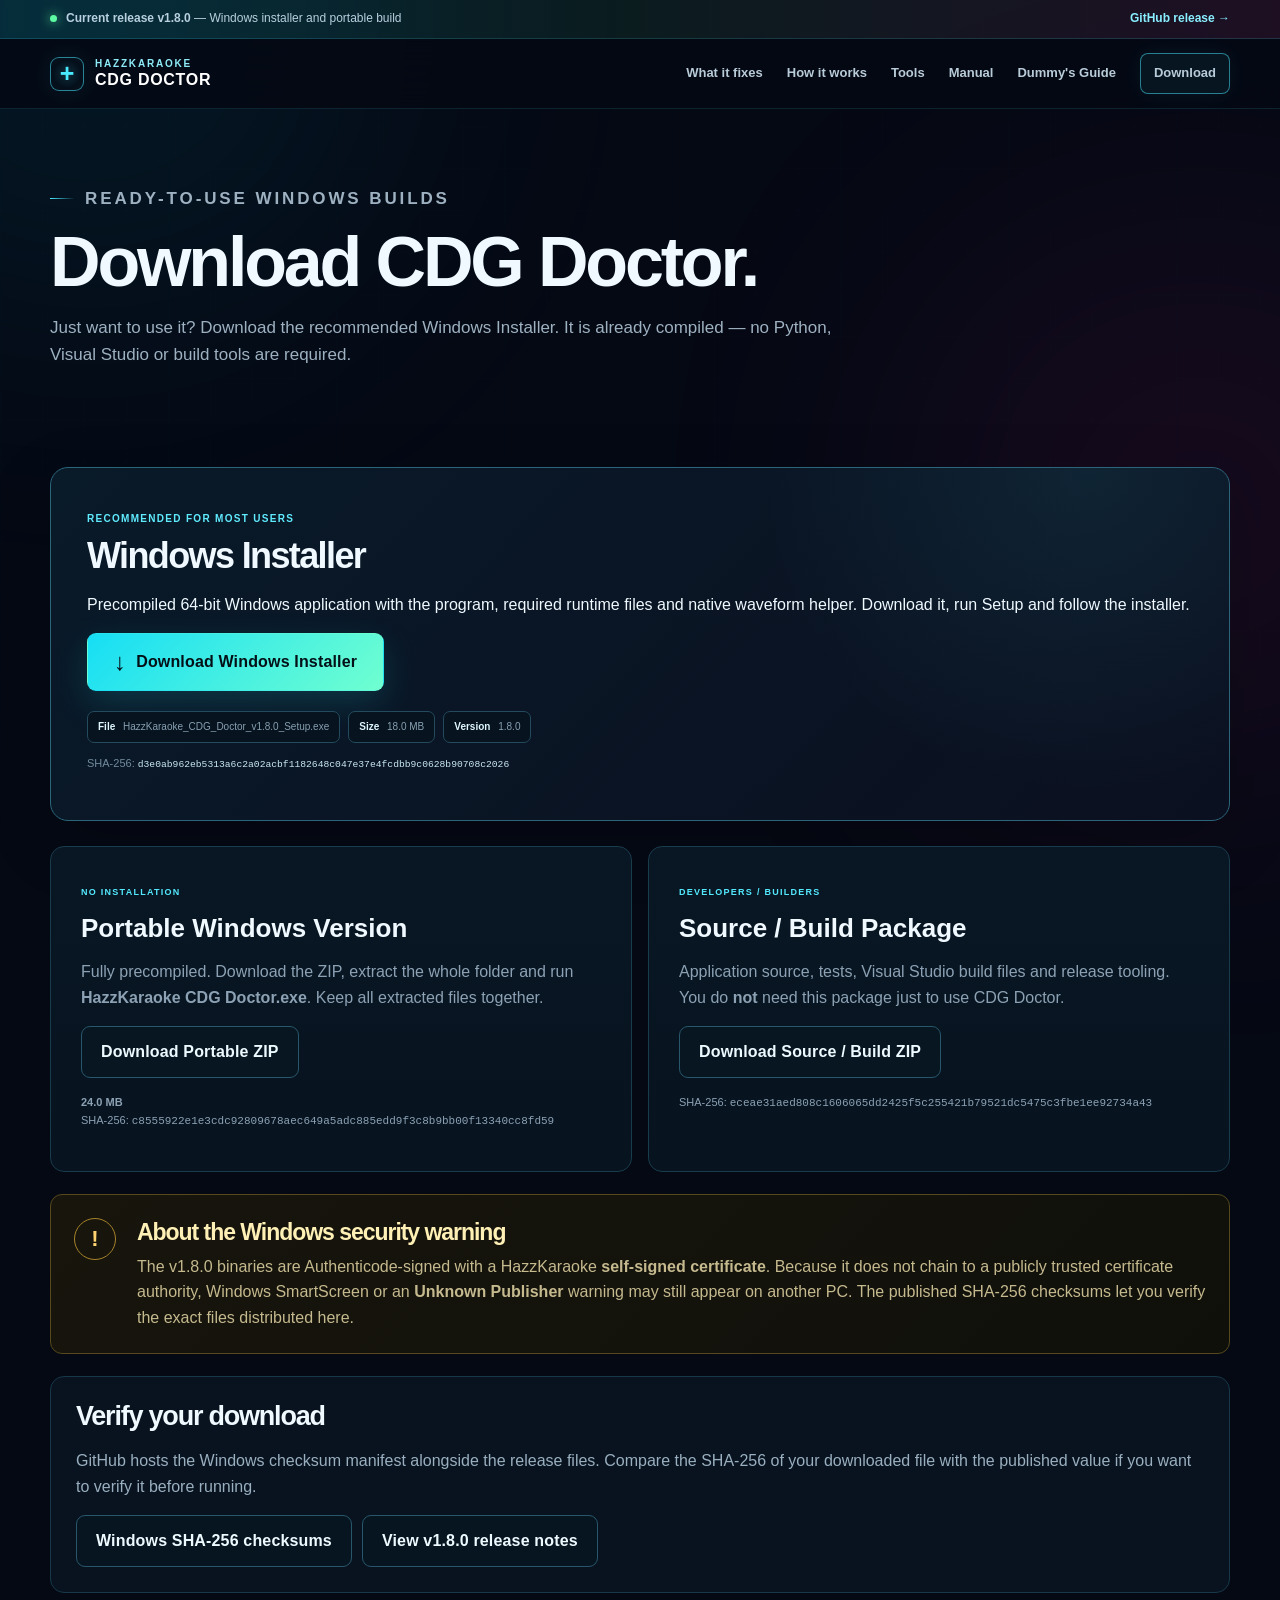
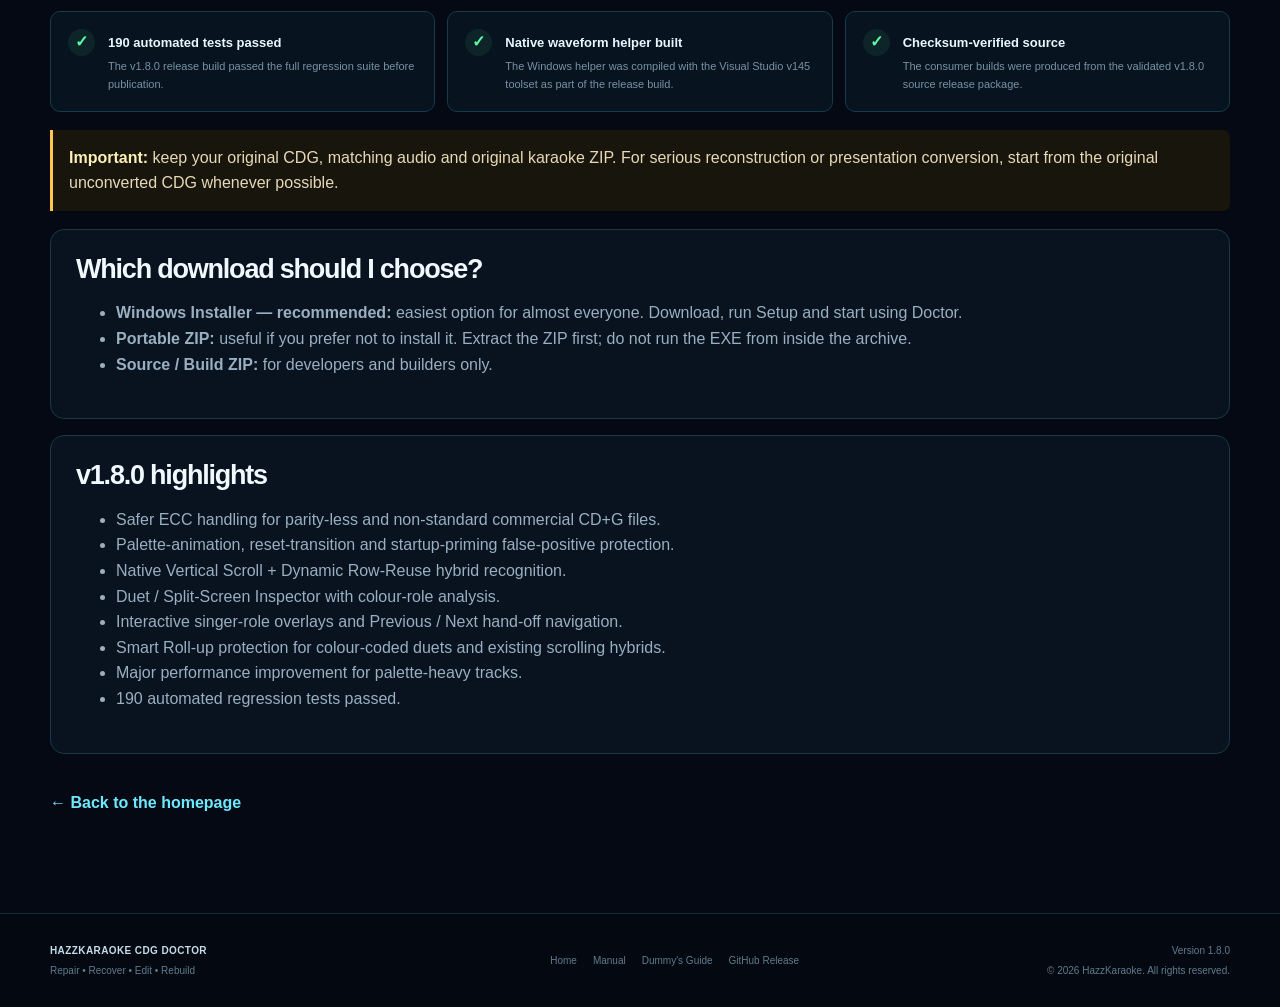
==== commit 0407afca: "Publish CDG Doctor v1.8.0 website" ====
--- a/download.html
+++ b/download.html
@@ -5,13 +5,13 @@
   <meta name="viewport" content="width=device-width,initial-scale=1">
   <meta name="theme-color" content="#050914">
   <meta name="color-scheme" content="dark">
-  <meta name="description" content="Download HazzKaraoke CDG Doctor v1.7.1 for Windows — recommended installer, portable build, checksums and developer source package.">
+  <meta name="description" content="Download HazzKaraoke CDG Doctor v1.8.0 for Windows — recommended installer, portable build, checksums and developer source package.">
   <link rel="canonical" href="https://harryoke.github.io/harryoke-kunitoki/download.html">
   <link rel="icon" href="assets/hazzkaraoke-cdg-doctor-logo.png" type="image/png">
-  <meta property="og:title" content="Download HazzKaraoke CDG Doctor v1.7.1">
+  <meta property="og:title" content="Download HazzKaraoke CDG Doctor v1.8.0">
   <meta property="og:description" content="Precompiled Windows installer and portable build. No Python, Visual Studio or compiling required.">
   <meta property="og:image" content="https://harryoke.github.io/harryoke-kunitoki/assets/hazzkaraoke-cdg-doctor-logo.png">
-  <title>Download v1.7.1 | HazzKaraoke CDG Doctor</title>
+  <title>Download v1.8.0 | HazzKaraoke CDG Doctor</title>
   <link rel="stylesheet" href="styles.css">
   <script defer src="script.js"></script>
 </head>
@@ -21,7 +21,7 @@
   <div class="glow glow-a" aria-hidden="true"></div>
   <div class="glow glow-b" aria-hidden="true"></div>
 
-  <div class="release-bar"><div class="shell release-bar-inner"><span><i class="status-dot"></i><strong>Current release v1.7.1</strong> — Windows installer and portable build</span><a href="https://github.com/harryoke/harryoke-kunitoki/releases/tag/V1.7.1">GitHub release →</a></div></div>
+  <div class="release-bar"><div class="shell release-bar-inner"><span><i class="status-dot"></i><strong>Current release v1.8.0</strong> — Windows installer and portable build</span><a href="https://github.com/harryoke/harryoke-kunitoki/releases/tag/V1.8.0">GitHub release →</a></div></div>
 
   <header class="site-header">
     <a class="brand" href="index.html" aria-label="HazzKaraoke CDG Doctor home"><span class="brand-mark" aria-hidden="true">+</span><span><b>HAZZKARAOKE</b><strong>CDG DOCTOR</strong></span></a>
@@ -41,36 +41,36 @@
         <span class="version">RECOMMENDED FOR MOST USERS</span>
         <h2>Windows Installer</h2>
         <p>Precompiled 64-bit Windows application with the program, required runtime files and native waveform helper. Download it, run Setup and follow the installer.</p>
-        <p><a class="button button-primary button-large" href="https://github.com/harryoke/harryoke-kunitoki/releases/download/V1.7.1/HazzKaraoke_CDG_Doctor_v1.7.1_Setup.exe"><span class="button-icon" aria-hidden="true">↓</span> Download Windows Installer</a></p>
-        <div class="file-facts"><span><b>File</b> HazzKaraoke_CDG_Doctor_v1.7.1_Setup.exe</span><span><b>Size</b> 16.7 MB</span><span><b>Version</b> 1.7.1</span></div>
-        <p class="download-note">SHA-256: <code>826d904450eceb4990f715c1f5d542ccbf96659cc334f37f90739dd8eb51911d</code></p>
+        <p><a class="button button-primary button-large" href="https://github.com/harryoke/harryoke-kunitoki/releases/download/V1.8.0/HazzKaraoke_CDG_Doctor_v1.8.0_Setup.exe"><span class="button-icon" aria-hidden="true">↓</span> Download Windows Installer</a></p>
+        <div class="file-facts"><span><b>File</b> HazzKaraoke_CDG_Doctor_v1.8.0_Setup.exe</span><span><b>Size</b> 18.0 MB</span><span><b>Version</b> 1.8.0</span></div>
+        <p class="download-note">SHA-256: <code>d3e0ab962eb5313a6c2a02acbf1182648c047e37e4fcdbb9c0628b90708c2026</code></p>
       </div>
 
       <div class="manual-grid download-secondary-grid">
-        <article class="manual-card reveal"><span class="manual-badge">NO INSTALLATION</span><h3>Portable Windows Version</h3><p>Fully precompiled. Download the ZIP, extract the whole folder and run <strong>HazzKaraoke CDG Doctor.exe</strong>. Keep all extracted files together.</p><p><a class="button button-secondary" href="https://github.com/harryoke/harryoke-kunitoki/releases/download/V1.7.1/HazzKaraoke_CDG_Doctor_v1.7.1_Portable.zip">Download Portable ZIP</a></p><p class="download-note"><b>22.7 MB</b><br>SHA-256: <code>dd69c371c20e09e002d36933c7732251462be8c60a3f999088bb78d215fb1ac9</code></p></article>
-        <article class="manual-card reveal"><span class="manual-badge">DEVELOPERS / BUILDERS</span><h3>Source / Build Package</h3><p>Application source, tests, Visual Studio build files and release tooling. You do <strong>not</strong> need this package just to use CDG Doctor.</p><p><a class="button button-secondary" href="https://github.com/harryoke/harryoke-kunitoki/releases/download/V1.7.1/HazzKaraoke_CDG_Doctor_v1.7.1.zip">Download Source / Build ZIP</a></p><p class="download-note">SHA-256: <code>0af7430cf75a02c74e5df45b901994af327ce4e0a2731178365cfc2f215aebc7</code></p></article>
+        <article class="manual-card reveal"><span class="manual-badge">NO INSTALLATION</span><h3>Portable Windows Version</h3><p>Fully precompiled. Download the ZIP, extract the whole folder and run <strong>HazzKaraoke CDG Doctor.exe</strong>. Keep all extracted files together.</p><p><a class="button button-secondary" href="https://github.com/harryoke/harryoke-kunitoki/releases/download/V1.8.0/HazzKaraoke_CDG_Doctor_v1.8.0_Portable.zip">Download Portable ZIP</a></p><p class="download-note"><b>24.0 MB</b><br>SHA-256: <code>c8555922e1e3cdc92809678aec649a5adc885edd9f3c8b9bb00f13340cc8fd59</code></p></article>
+        <article class="manual-card reveal"><span class="manual-badge">DEVELOPERS / BUILDERS</span><h3>Source / Build Package</h3><p>Application source, tests, Visual Studio build files and release tooling. You do <strong>not</strong> need this package just to use CDG Doctor.</p><p><a class="button button-secondary" href="https://github.com/harryoke/harryoke-kunitoki/releases/download/V1.8.0/HazzKaraoke_CDG_Doctor_v1.8.0.zip">Download Source / Build ZIP</a></p><p class="download-note">SHA-256: <code>eceae31aed808c1606065dd2425f5c255421b79521dc5475c3fbe1ee92734a43</code></p></article>
       </div>
 
-      <div class="security-panel reveal"><div class="security-icon" aria-hidden="true">!</div><div><h2>About the Windows security warning</h2><p>The v1.7.1 binaries are Authenticode-signed with a HazzKaraoke <strong>self-signed certificate</strong>. Because it does not chain to a publicly trusted certificate authority, Windows SmartScreen or an <strong>Unknown Publisher</strong> warning may still appear on another PC. The published SHA-256 checksums let you verify the exact files distributed here.</p></div></div>
+      <div class="security-panel reveal"><div class="security-icon" aria-hidden="true">!</div><div><h2>About the Windows security warning</h2><p>The v1.8.0 binaries are Authenticode-signed with a HazzKaraoke <strong>self-signed certificate</strong>. Because it does not chain to a publicly trusted certificate authority, Windows SmartScreen or an <strong>Unknown Publisher</strong> warning may still appear on another PC. The published SHA-256 checksums let you verify the exact files distributed here.</p></div></div>
 
-      <div class="content-panel reveal"><h2>Verify your download</h2><p>GitHub hosts the Windows checksum manifest alongside the release files. Compare the SHA-256 of your downloaded file with the published value if you want to verify it before running.</p><div class="inline-actions"><a class="button button-secondary" href="https://github.com/harryoke/harryoke-kunitoki/releases/download/V1.7.1/WINDOWS_RELEASE_SHA256.txt">Windows SHA-256 checksums</a><a class="button button-secondary" href="https://github.com/harryoke/harryoke-kunitoki/releases/tag/V1.7.1">View v1.7.1 release notes</a></div></div>
+      <div class="content-panel reveal"><h2>Verify your download</h2><p>GitHub hosts the Windows checksum manifest alongside the release files. Compare the SHA-256 of your downloaded file with the published value if you want to verify it before running.</p><div class="inline-actions"><a class="button button-secondary" href="https://github.com/harryoke/harryoke-kunitoki/releases/download/V1.8.0/WINDOWS_RELEASE_SHA256.txt">Windows SHA-256 checksums</a><a class="button button-secondary" href="https://github.com/harryoke/harryoke-kunitoki/releases/tag/V1.8.0">View v1.8.0 release notes</a></div></div>
 
       <div class="trust-build-grid">
-        <article class="mini-panel reveal"><span>✓</span><div><strong>158 automated tests passed</strong><p>The v1.7.1 release build passed the full regression suite before publication.</p></div></article>
+        <article class="mini-panel reveal"><span>✓</span><div><strong>190 automated tests passed</strong><p>The v1.8.0 release build passed the full regression suite before publication.</p></div></article>
         <article class="mini-panel reveal"><span>✓</span><div><strong>Native waveform helper built</strong><p>The Windows helper was compiled with the Visual Studio v145 toolset as part of the release build.</p></div></article>
-        <article class="mini-panel reveal"><span>✓</span><div><strong>Checksum-verified source</strong><p>The consumer builds were produced from the validated v1.7.1 source release package.</p></div></article>
+        <article class="mini-panel reveal"><span>✓</span><div><strong>Checksum-verified source</strong><p>The consumer builds were produced from the validated v1.8.0 source release package.</p></div></article>
       </div>
 
       <div class="notice reveal"><strong>Important:</strong> keep your original CDG, matching audio and original karaoke ZIP. For serious reconstruction or presentation conversion, start from the original unconverted CDG whenever possible.</div>
 
       <div class="content-panel reveal"><h2>Which download should I choose?</h2><ul><li><strong>Windows Installer — recommended:</strong> easiest option for almost everyone. Download, run Setup and start using Doctor.</li><li><strong>Portable ZIP:</strong> useful if you prefer not to install it. Extract the ZIP first; do not run the EXE from inside the archive.</li><li><strong>Source / Build ZIP:</strong> for developers and builders only.</li></ul></div>
 
-      <div class="content-panel reveal"><h2>v1.7.1 highlights</h2><ul><li>Full-width row-reuse lyric capture.</li><li>Protection against early XOR line erasure destroying rolled history.</li><li>Adjacent staging-row cleanup for compatible row-reuse authoring.</li><li>Strict event-order scheduling to prevent duplicate lyric lines.</li><li>Correct four-line roll-up geometry.</li><li>Smart Hybrid safety behaviour when packet budget is insufficient.</li><li>158 regression tests passed.</li></ul></div>
+      <div class="content-panel reveal"><h2>v1.8.0 highlights</h2><ul><li>Safer ECC handling for parity-less and non-standard commercial CD+G files.</li><li>Palette-animation, reset-transition and startup-priming false-positive protection.</li><li>Native Vertical Scroll + Dynamic Row-Reuse hybrid recognition.</li><li>Duet / Split-Screen Inspector with colour-role analysis.</li><li>Interactive singer-role overlays and Previous / Next hand-off navigation.</li><li>Smart Roll-up protection for colour-coded duets and existing scrolling hybrids.</li><li>Major performance improvement for palette-heavy tracks.</li><li>190 automated regression tests passed.</li></ul></div>
 
       <a class="back-link" href="index.html">← Back to the homepage</a>
     </section>
   </main>
 
-  <footer class="site-footer"><div class="shell footer-inner"><div class="footer-brand"><strong>HAZZKARAOKE CDG DOCTOR</strong><span>Repair • Recover • Edit • Rebuild</span></div><div class="footer-links"><a href="index.html">Home</a><a href="manual.html">Manual</a><a href="quick-start.html">Dummy's Guide</a><a href="https://github.com/harryoke/harryoke-kunitoki/releases/tag/V1.7.1">GitHub Release</a></div><div class="footer-meta"><span>Version 1.7.1</span><span>© 2026 HazzKaraoke. All rights reserved.</span></div></div></footer>
+  <footer class="site-footer"><div class="shell footer-inner"><div class="footer-brand"><strong>HAZZKARAOKE CDG DOCTOR</strong><span>Repair • Recover • Edit • Rebuild</span></div><div class="footer-links"><a href="index.html">Home</a><a href="manual.html">Manual</a><a href="quick-start.html">Dummy's Guide</a><a href="https://github.com/harryoke/harryoke-kunitoki/releases/tag/V1.8.0">GitHub Release</a></div><div class="footer-meta"><span>Version 1.8.0</span><span>© 2026 HazzKaraoke. All rights reserved.</span></div></div></footer>
 </body>
 </html>
--- a/styles.css
+++ b/styles.css
@@ -13,7 +13,7 @@
 .release-bar{position:relative;z-index:30;background:linear-gradient(90deg,rgba(19,211,239,.12),rgba(93,252,164,.08),rgba(255,79,175,.1));border-bottom:1px solid rgba(73,233,255,.16)}
 .release-bar-inner{min-height:38px;display:flex;align-items:center;justify-content:space-between;gap:20px;font-size:12px;color:#b8d0df}.release-bar a{color:#89efff;font-weight:800}.release-bar a:hover{color:#fff}.status-dot{display:inline-block;width:7px;height:7px;border-radius:50%;background:var(--green);box-shadow:0 0 12px var(--green);margin-right:9px}
 .site-header{position:sticky;top:0;z-index:25;display:flex;align-items:center;gap:26px;min-height:70px;padding:10px max(22px,calc((100vw - 1180px)/2));background:rgba(5,9,20,.84);border-bottom:1px solid rgba(73,233,255,.12);backdrop-filter:blur(18px);-webkit-backdrop-filter:blur(18px)}
-.brand{display:flex;align-items:center;gap:11px;line-height:1}.brand-mark{display:grid;place-items:center;width:34px;height:34px;border:1px solid rgba(73,233,255,.55);border-radius:9px;background:radial-gradient(circle,rgba(73,233,255,.16),transparent 65%);color:var(--cyan);font:900 25px/1 "Arial Black",Impact,sans-serif;box-shadow:inset 0 0 18px rgba(73,233,255,.06),0 0 25px rgba(73,233,255,.08)}.brand>span:last-child{display:grid;gap:3px}.brand b{font-size:10px;letter-spacing:.18em;color:#8decf8}.brand strong{font-family:"Arial Black",Impact,sans-serif;font-size:16px;letter-spacing:.045em;color:#fff}
+.brand{display:flex;align-items:center;gap:11px;line-height:1}.brand-mark{display:grid;place-items:center;width:34px;height:34px;border:1px solid rgba(73,233,255,.55);border-radius:9px;background:radial-gradient(circle,rgba(73,233,255,.16),transparent 65%);color:var(--cyan);font:900 25px/1 "Arial Black",Impact,sans-serif;box-shadow:inset 0 0 18px rgba(73,233,255,.06),0 0 25px rgba(73,233,255,.08)}.brand>span:last-child{display:grid;gap:3px}.brand b,.brand-kicker{font-size:10px;letter-spacing:.18em;color:#8decf8}.brand strong,.brand-main{font-family:"Arial Black",Impact,sans-serif;font-size:16px;letter-spacing:.045em;color:#fff;font-weight:900}.brand-kicker,.brand-main{display:block}
 .main-nav{margin-left:auto;display:flex;align-items:center;gap:24px;font-size:13px;font-weight:750}.main-nav a{color:#b8cbd8;transition:.18s color,.18s border-color,.18s transform}.main-nav a:hover{color:#fff}.nav-download{padding:9px 13px;border:1px solid rgba(73,233,255,.5);border-radius:8px;background:rgba(73,233,255,.06);box-shadow:0 0 24px rgba(73,233,255,.07)}.nav-download:hover{border-color:var(--cyan)}
 .menu-button{display:none;margin-left:auto;border:1px solid #245065;background:#081521;color:#fff;border-radius:8px;padding:8px 12px;font-weight:800}
 .hero{min-height:700px;display:grid;grid-template-columns:1.04fr .96fr;gap:64px;align-items:center;padding:82px 0 76px}
@@ -37,8 +37,9 @@
 .cta-section{padding:74px 0;background:radial-gradient(circle at 22% 50%,rgba(0,221,255,.12),transparent 30%),radial-gradient(circle at 82% 50%,rgba(255,54,177,.08),transparent 34%),#07111b;border-top:1px solid #173345}.cta-inner{display:flex;align-items:center;justify-content:space-between;gap:32px}.cta-inner h2{margin-bottom:12px}.cta-inner p:last-child{color:#8fa5b6;margin:0}
 .site-footer{padding:29px 0;border-top:1px solid #152b39;background:#040810}.footer-inner{display:grid;grid-template-columns:1.2fr 1fr 1fr;gap:35px;align-items:center;color:#607c8e;font-size:10px}.footer-brand,.footer-meta{display:grid;gap:4px}.footer-brand strong{color:#c3dce8;letter-spacing:.04em}.footer-links{display:flex;gap:16px;justify-content:center;flex-wrap:wrap}.footer-links a:hover{color:#8beeff}.footer-meta{text-align:right}
 .content-hero{padding:76px 0 34px}.content-hero h1{font-size:clamp(43px,5.8vw,70px);line-height:1;margin:0}.content-hero p{max-width:790px;color:#9eb1c1;font-size:17px}.content-panel{padding:25px;border:1px solid #18384a;border-radius:var(--radius);background:#08131f;margin-bottom:16px}.content-panel h2{font:900 27px/1.1 "Arial Black",Impact,sans-serif;margin-top:0}.content-panel h3{color:#68e8ff}.content-panel p,.content-panel li{color:#9aafbf}.content-panel code,.download-card code{font-family:ui-monospace,SFMono-Regular,Consolas,monospace;font-size:.88em;overflow-wrap:anywhere;color:#cbeaf4}.download-card{padding:36px;border:1px solid #2b657a;border-radius:18px;background:radial-gradient(circle at 88% 0,rgba(70,234,255,.08),transparent 30%),linear-gradient(135deg,#091a29,#0b1020);margin:25px 0;box-shadow:0 20px 65px rgba(0,0,0,.2)}.download-card .version{font-size:10px;color:#60ecff;font-weight:900;letter-spacing:.13em}.download-card h2{font:900 36px/1.1 "Arial Black",Impact,sans-serif;margin:7px 0}.download-note{font-size:11px;color:#718b9d}.notice{padding:15px 16px;border-left:3px solid #ffc74f;background:#18150c;color:#e7d9b7;margin:18px 0;border-radius:0 7px 7px 0}.notice strong{color:#fff0b7}.back-link{display:inline-block;margin-top:20px;color:#6de9ff;font-weight:900}
+.download-page-section{padding-top:22px}.download-secondary-grid{margin-top:20px}.file-facts{display:flex;flex-wrap:wrap;gap:8px;margin:20px 0 12px}.file-facts span{padding:7px 10px;border:1px solid #234a5d;border-radius:7px;background:#07131e;color:#87a0b1;font-size:10px}.file-facts b{color:#dff7ff;margin-right:5px}.security-panel{display:grid;grid-template-columns:46px 1fr;gap:17px;align-items:start;padding:23px;margin:22px 0;border:1px solid #57491d;border-radius:12px;background:linear-gradient(135deg,#17150c,#10100b)}.security-icon{display:grid;place-items:center;width:42px;height:42px;border:1px solid #a6822a;border-radius:50%;color:#ffd36f;font:900 22px/1 "Arial Black",Impact,sans-serif}.security-panel h2{font:900 23px/1.1 "Arial Black",Impact,sans-serif;margin:2px 0 8px;color:#fff0b5}.security-panel p{margin:0;color:#c5b98e}.inline-actions{display:flex;gap:10px;flex-wrap:wrap}.trust-build-grid{display:grid;grid-template-columns:repeat(3,1fr);gap:12px;margin:18px 0}.mini-panel{display:grid;grid-template-columns:30px 1fr;gap:10px;padding:17px;border:1px solid #173a4b;border-radius:10px;background:#07131f}.mini-panel>span{display:grid;place-items:center;width:27px;height:27px;border-radius:50%;background:rgba(93,252,164,.08);color:var(--green);font-weight:900}.mini-panel strong{color:#e9f8ff;font-size:13px}.mini-panel p{margin:4px 0 0;color:#7892a4;font-size:11px}
 .reveal{opacity:1;transform:none}.js-ready .reveal{opacity:0;transform:translateY(14px);transition:opacity .48s ease,transform .48s ease}.js-ready .reveal.is-visible{opacity:1;transform:none}
-@media(max-width:960px){.main-nav{gap:16px}.hero{grid-template-columns:1fr;gap:34px;padding-top:62px}.hero-visual{order:-1}.logo-stage{min-height:390px}.hero-brand-logo{max-width:520px}.feature-grid{grid-template-columns:1fr 1fr}.workflow-grid{grid-template-columns:1fr 1fr;gap:22px}.workflow-grid:before{display:none}.app-section,.safety-grid{grid-template-columns:1fr}.tool-groups{grid-template-columns:1fr 1fr}.footer-inner{grid-template-columns:1fr;text-align:center}.footer-links{justify-content:center}.footer-meta{text-align:center}}
+@media(max-width:960px){.main-nav{gap:16px}.hero{grid-template-columns:1fr;gap:34px;padding-top:62px}.hero-visual{order:-1}.logo-stage{min-height:390px}.hero-brand-logo{max-width:520px}.feature-grid{grid-template-columns:1fr 1fr}.workflow-grid{grid-template-columns:1fr 1fr;gap:22px}.workflow-grid:before{display:none}.app-section,.safety-grid{grid-template-columns:1fr}.tool-groups{grid-template-columns:1fr 1fr}.trust-build-grid{grid-template-columns:1fr}.footer-inner{grid-template-columns:1fr;text-align:center}.footer-links{justify-content:center}.footer-meta{text-align:center}}
 @media(max-width:820px){.release-bar-inner{justify-content:center;text-align:center}.release-bar a{display:none}.main-nav{display:none;position:absolute;left:18px;right:18px;top:64px;flex-direction:column;align-items:stretch;gap:0;background:#08131e;border:1px solid #1d4052;border-radius:10px;padding:8px;box-shadow:0 24px 60px rgba(0,0,0,.46)}.main-nav.open{display:flex}.main-nav a{padding:11px}.nav-download{margin-top:4px}.menu-button{display:block}.tool-groups,.manual-grid,.download-options{grid-template-columns:1fr}.smart-flow{flex-direction:column}.smart-flow i{transform:rotate(90deg)}.smart-flow div{width:100%}.download-home-footer{flex-direction:column}.cta-inner{align-items:flex-start;flex-direction:column}.footer-inner{gap:18px}}
-@media(max-width:600px){.shell{width:min(100% - 28px,1180px)}.site-header{padding:10px 14px}.brand strong{font-size:14px}.brand-mark{width:31px;height:31px}.hero{min-height:0;padding:42px 0 48px}.hero h1{font-size:44px}.hero-lead{font-size:16px}.logo-stage{min-height:300px;padding:29px 16px 22px;border-radius:18px}.hero-brand-logo{transform:none}.hero-release-card{display:grid;text-align:center}.hero-release-card a{margin-top:3px}.hero-actions{display:grid}.button{width:100%}.trust-row{display:grid;grid-template-columns:1fr 1fr;gap:9px;margin-top:22px}.trust-row span{padding:0;border:0}.problem-row{justify-content:flex-start;gap:10px 20px}.section{padding:72px 0}.section h2,.cta-section h2{font-size:38px}.feature-grid,.workflow-grid{grid-template-columns:1fr}.feature-card{min-height:245px}.workflow-step{text-align:left;padding:0 0 18px;display:grid;grid-template-columns:48px 1fr;column-gap:14px}.workflow-step>span{width:46px;height:46px;margin:0;grid-row:1/3}.workflow-step h3{align-self:end}.workflow-step p{grid-column:2}.check-list,.safety-list{grid-template-columns:1fr}.app-frame{overflow-x:auto}.mock-body,.mock-toolbar,.mock-titlebar{min-width:620px}.smart-panel,.download-home-panel{padding:25px 20px}.download-home-copy h2{font-size:38px}.manual-card{padding:24px}.footer-links{gap:12px}.content-hero{padding-top:55px}.download-card{padding:25px 20px}}
+@media(max-width:600px){.shell{width:min(100% - 28px,1180px)}.site-header{padding:10px 14px}.brand strong,.brand-main{font-size:14px}.brand-mark{width:31px;height:31px}.hero{min-height:0;padding:42px 0 48px}.hero h1{font-size:44px}.hero-lead{font-size:16px}.logo-stage{min-height:300px;padding:29px 16px 22px;border-radius:18px}.hero-brand-logo{transform:none}.hero-release-card{display:grid;text-align:center}.hero-release-card a{margin-top:3px}.hero-actions{display:grid}.button{width:100%}.trust-row{display:grid;grid-template-columns:1fr 1fr;gap:9px;margin-top:22px}.trust-row span{padding:0;border:0}.problem-row{justify-content:flex-start;gap:10px 20px}.section{padding:72px 0}.section h2,.cta-section h2{font-size:38px}.feature-grid,.workflow-grid{grid-template-columns:1fr}.feature-card{min-height:245px}.workflow-step{text-align:left;padding:0 0 18px;display:grid;grid-template-columns:48px 1fr;column-gap:14px}.workflow-step>span{width:46px;height:46px;margin:0;grid-row:1/3}.workflow-step h3{align-self:end}.workflow-step p{grid-column:2}.check-list,.safety-list{grid-template-columns:1fr}.app-frame{overflow-x:auto}.mock-body,.mock-toolbar,.mock-titlebar{min-width:620px}.smart-panel,.download-home-panel{padding:25px 20px}.download-home-copy h2{font-size:38px}.manual-card{padding:24px}.footer-links{gap:12px}.content-hero{padding-top:55px}.download-card{padding:25px 20px}.security-panel{grid-template-columns:1fr}.inline-actions{display:grid}}
 @media(prefers-reduced-motion:reduce){html{scroll-behavior:auto}.button,.feature-card,.manual-card,.download-option,.faq-list summary span{transition:none}.js-ready .reveal{opacity:1;transform:none;transition:none}}
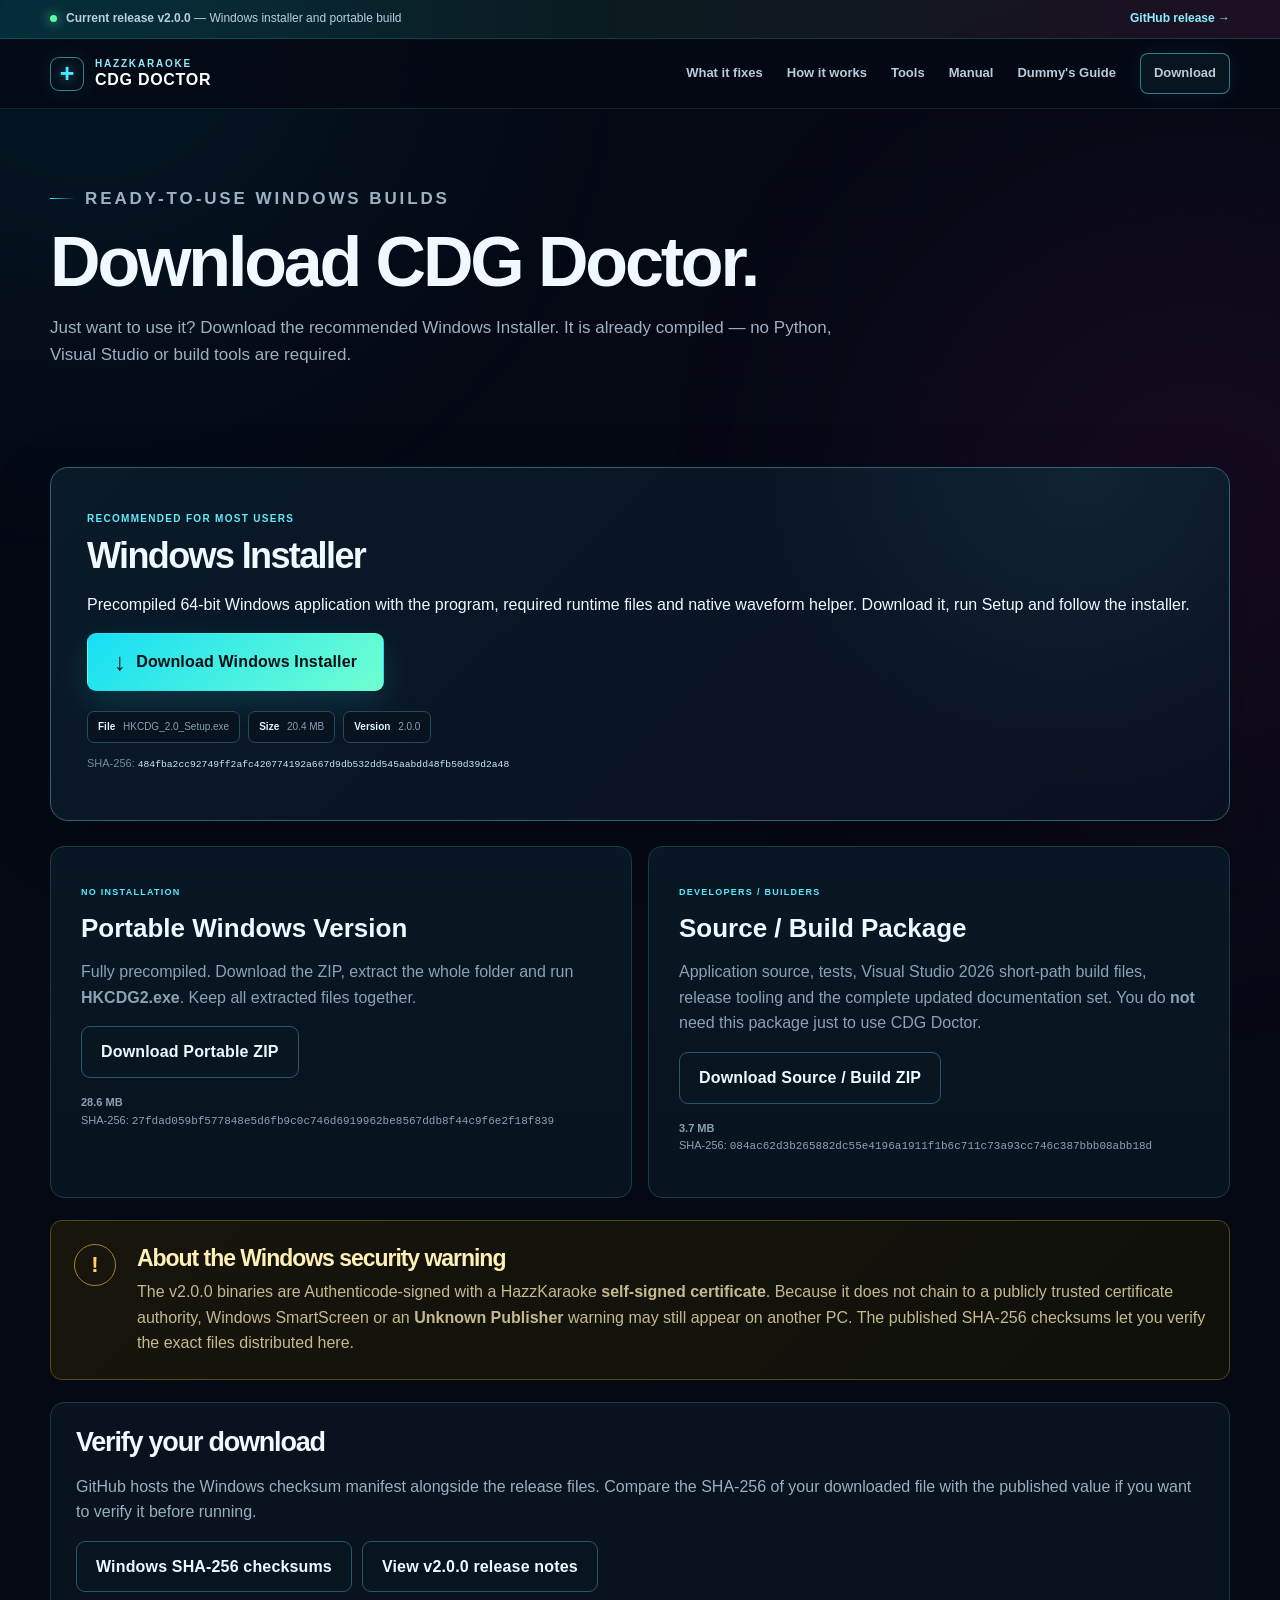
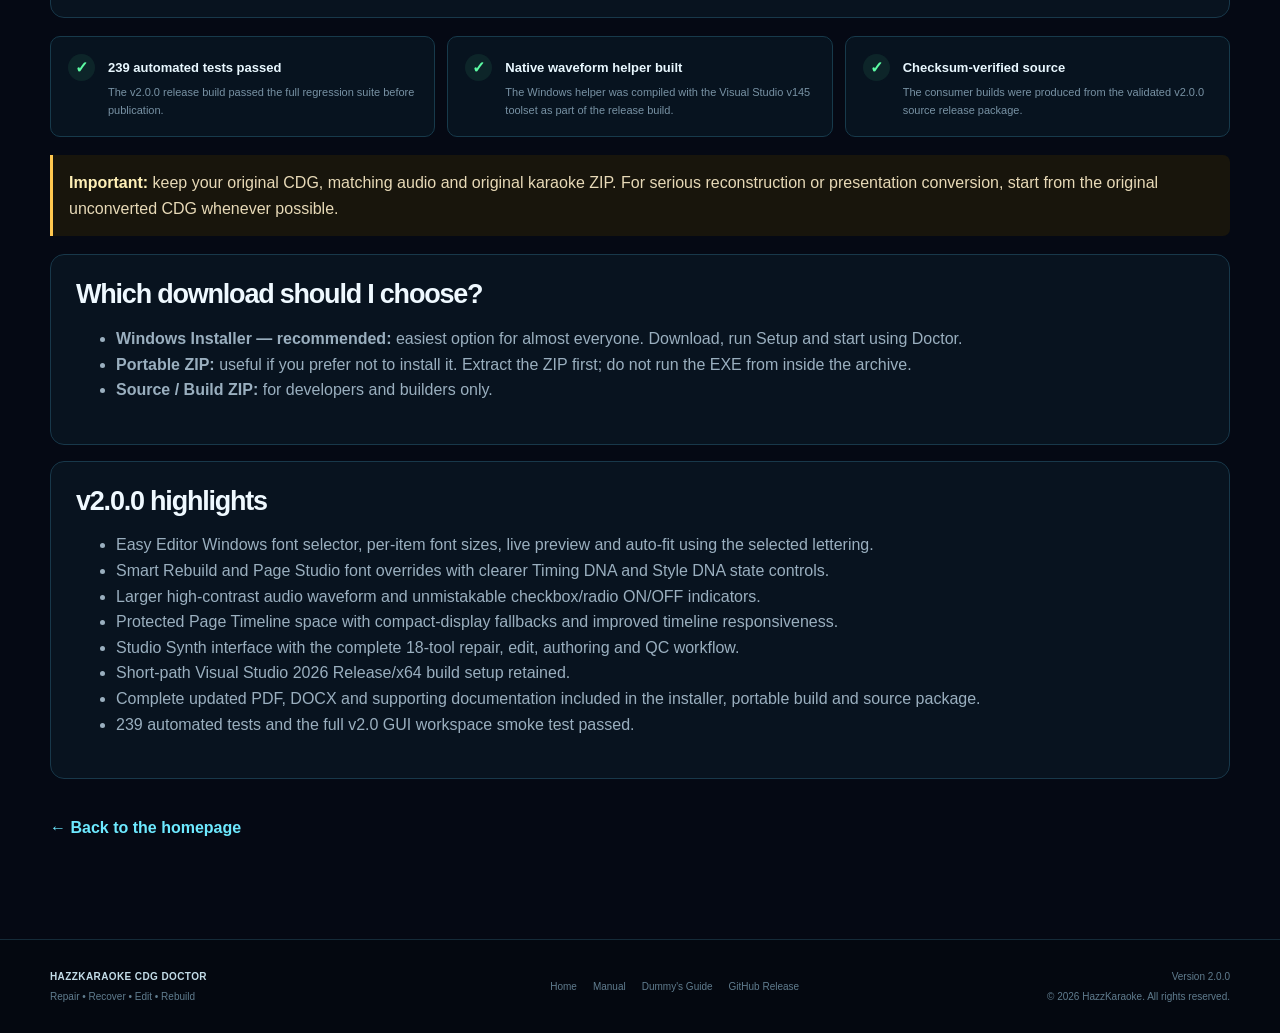
==== commit c5bc42ba: "Publish CDG Doctor v2.0.0 website" ====
--- a/download.html
+++ b/download.html
@@ -5,13 +5,13 @@
   <meta name="viewport" content="width=device-width,initial-scale=1">
   <meta name="theme-color" content="#050914">
   <meta name="color-scheme" content="dark">
-  <meta name="description" content="Download HazzKaraoke CDG Doctor v1.8.0 for Windows — recommended installer, portable build, checksums and developer source package.">
+  <meta name="description" content="Download HazzKaraoke CDG Doctor v2.0.0 for Windows — recommended installer, portable build, checksums and developer source package.">
   <link rel="canonical" href="https://harryoke.github.io/harryoke-kunitoki/download.html">
   <link rel="icon" href="assets/hazzkaraoke-cdg-doctor-logo.png" type="image/png">
-  <meta property="og:title" content="Download HazzKaraoke CDG Doctor v1.8.0">
+  <meta property="og:title" content="Download HazzKaraoke CDG Doctor v2.0.0">
   <meta property="og:description" content="Precompiled Windows installer and portable build. No Python, Visual Studio or compiling required.">
   <meta property="og:image" content="https://harryoke.github.io/harryoke-kunitoki/assets/hazzkaraoke-cdg-doctor-logo.png">
-  <title>Download v1.8.0 | HazzKaraoke CDG Doctor</title>
+  <title>Download v2.0.0 | HazzKaraoke CDG Doctor</title>
   <link rel="stylesheet" href="styles.css">
   <script defer src="script.js"></script>
 </head>
@@ -21,7 +21,7 @@
   <div class="glow glow-a" aria-hidden="true"></div>
   <div class="glow glow-b" aria-hidden="true"></div>
 
-  <div class="release-bar"><div class="shell release-bar-inner"><span><i class="status-dot"></i><strong>Current release v1.8.0</strong> — Windows installer and portable build</span><a href="https://github.com/harryoke/harryoke-kunitoki/releases/tag/V1.8.0">GitHub release →</a></div></div>
+  <div class="release-bar"><div class="shell release-bar-inner"><span><i class="status-dot"></i><strong>Current release v2.0.0</strong> — Windows installer and portable build</span><a href="https://github.com/harryoke/harryoke-kunitoki/releases/tag/V2.0.0">GitHub release →</a></div></div>
 
   <header class="site-header">
     <a class="brand" href="index.html" aria-label="HazzKaraoke CDG Doctor home"><span class="brand-mark" aria-hidden="true">+</span><span><b>HAZZKARAOKE</b><strong>CDG DOCTOR</strong></span></a>
@@ -41,36 +41,36 @@
         <span class="version">RECOMMENDED FOR MOST USERS</span>
         <h2>Windows Installer</h2>
         <p>Precompiled 64-bit Windows application with the program, required runtime files and native waveform helper. Download it, run Setup and follow the installer.</p>
-        <p><a class="button button-primary button-large" href="https://github.com/harryoke/harryoke-kunitoki/releases/download/V1.8.0/HazzKaraoke_CDG_Doctor_v1.8.0_Setup.exe"><span class="button-icon" aria-hidden="true">↓</span> Download Windows Installer</a></p>
-        <div class="file-facts"><span><b>File</b> HazzKaraoke_CDG_Doctor_v1.8.0_Setup.exe</span><span><b>Size</b> 18.0 MB</span><span><b>Version</b> 1.8.0</span></div>
-        <p class="download-note">SHA-256: <code>d3e0ab962eb5313a6c2a02acbf1182648c047e37e4fcdbb9c0628b90708c2026</code></p>
+        <p><a class="button button-primary button-large" href="https://github.com/harryoke/harryoke-kunitoki/releases/download/V2.0.0/HKCDG_2.0_Setup.exe"><span class="button-icon" aria-hidden="true">↓</span> Download Windows Installer</a></p>
+        <div class="file-facts"><span><b>File</b> HKCDG_2.0_Setup.exe</span><span><b>Size</b> 20.4 MB</span><span><b>Version</b> 2.0.0</span></div>
+        <p class="download-note">SHA-256: <code>484fba2cc92749ff2afc420774192a667d9db532dd545aabdd48fb50d39d2a48</code></p>
       </div>
 
       <div class="manual-grid download-secondary-grid">
-        <article class="manual-card reveal"><span class="manual-badge">NO INSTALLATION</span><h3>Portable Windows Version</h3><p>Fully precompiled. Download the ZIP, extract the whole folder and run <strong>HazzKaraoke CDG Doctor.exe</strong>. Keep all extracted files together.</p><p><a class="button button-secondary" href="https://github.com/harryoke/harryoke-kunitoki/releases/download/V1.8.0/HazzKaraoke_CDG_Doctor_v1.8.0_Portable.zip">Download Portable ZIP</a></p><p class="download-note"><b>24.0 MB</b><br>SHA-256: <code>c8555922e1e3cdc92809678aec649a5adc885edd9f3c8b9bb00f13340cc8fd59</code></p></article>
-        <article class="manual-card reveal"><span class="manual-badge">DEVELOPERS / BUILDERS</span><h3>Source / Build Package</h3><p>Application source, tests, Visual Studio build files and release tooling. You do <strong>not</strong> need this package just to use CDG Doctor.</p><p><a class="button button-secondary" href="https://github.com/harryoke/harryoke-kunitoki/releases/download/V1.8.0/HazzKaraoke_CDG_Doctor_v1.8.0.zip">Download Source / Build ZIP</a></p><p class="download-note">SHA-256: <code>eceae31aed808c1606065dd2425f5c255421b79521dc5475c3fbe1ee92734a43</code></p></article>
+      <article class="manual-card reveal"><span class="manual-badge">NO INSTALLATION</span><h3>Portable Windows Version</h3><p>Fully precompiled. Download the ZIP, extract the whole folder and run <strong>HKCDG2.exe</strong>. Keep all extracted files together.</p><p><a class="button button-secondary" href="https://github.com/harryoke/harryoke-kunitoki/releases/download/V2.0.0/HKCDG_2.0_Portable.zip">Download Portable ZIP</a></p><p class="download-note"><b>28.6 MB</b><br>SHA-256: <code>27fdad059bf577848e5d6fb9c0c746d6919962be8567ddb8f44c9f6e2f18f839</code></p></article>
+      <article class="manual-card reveal"><span class="manual-badge">DEVELOPERS / BUILDERS</span><h3>Source / Build Package</h3><p>Application source, tests, Visual Studio 2026 short-path build files, release tooling and the complete updated documentation set. You do <strong>not</strong> need this package just to use CDG Doctor.</p><p><a class="button button-secondary" href="https://github.com/harryoke/harryoke-kunitoki/releases/download/V2.0.0/HKCDG2_EasyEditorFont_Source.zip">Download Source / Build ZIP</a></p><p class="download-note"><b>3.7 MB</b><br>SHA-256: <code>084ac62d3b265882dc55e4196a1911f1b6c711c73a93cc746c387bbb08abb18d</code></p></article>
       </div>
 
-      <div class="security-panel reveal"><div class="security-icon" aria-hidden="true">!</div><div><h2>About the Windows security warning</h2><p>The v1.8.0 binaries are Authenticode-signed with a HazzKaraoke <strong>self-signed certificate</strong>. Because it does not chain to a publicly trusted certificate authority, Windows SmartScreen or an <strong>Unknown Publisher</strong> warning may still appear on another PC. The published SHA-256 checksums let you verify the exact files distributed here.</p></div></div>
+      <div class="security-panel reveal"><div class="security-icon" aria-hidden="true">!</div><div><h2>About the Windows security warning</h2><p>The v2.0.0 binaries are Authenticode-signed with a HazzKaraoke <strong>self-signed certificate</strong>. Because it does not chain to a publicly trusted certificate authority, Windows SmartScreen or an <strong>Unknown Publisher</strong> warning may still appear on another PC. The published SHA-256 checksums let you verify the exact files distributed here.</p></div></div>
 
-      <div class="content-panel reveal"><h2>Verify your download</h2><p>GitHub hosts the Windows checksum manifest alongside the release files. Compare the SHA-256 of your downloaded file with the published value if you want to verify it before running.</p><div class="inline-actions"><a class="button button-secondary" href="https://github.com/harryoke/harryoke-kunitoki/releases/download/V1.8.0/WINDOWS_RELEASE_SHA256.txt">Windows SHA-256 checksums</a><a class="button button-secondary" href="https://github.com/harryoke/harryoke-kunitoki/releases/tag/V1.8.0">View v1.8.0 release notes</a></div></div>
+      <div class="content-panel reveal"><h2>Verify your download</h2><p>GitHub hosts the Windows checksum manifest alongside the release files. Compare the SHA-256 of your downloaded file with the published value if you want to verify it before running.</p><div class="inline-actions"><a class="button button-secondary" href="https://github.com/harryoke/harryoke-kunitoki/releases/download/V2.0.0/WINDOWS_RELEASE_SHA256.txt">Windows SHA-256 checksums</a><a class="button button-secondary" href="https://github.com/harryoke/harryoke-kunitoki/releases/tag/V2.0.0">View v2.0.0 release notes</a></div></div>
 
       <div class="trust-build-grid">
-        <article class="mini-panel reveal"><span>✓</span><div><strong>190 automated tests passed</strong><p>The v1.8.0 release build passed the full regression suite before publication.</p></div></article>
+        <article class="mini-panel reveal"><span>✓</span><div><strong>239 automated tests passed</strong><p>The v2.0.0 release build passed the full regression suite before publication.</p></div></article>
         <article class="mini-panel reveal"><span>✓</span><div><strong>Native waveform helper built</strong><p>The Windows helper was compiled with the Visual Studio v145 toolset as part of the release build.</p></div></article>
-        <article class="mini-panel reveal"><span>✓</span><div><strong>Checksum-verified source</strong><p>The consumer builds were produced from the validated v1.8.0 source release package.</p></div></article>
+        <article class="mini-panel reveal"><span>✓</span><div><strong>Checksum-verified source</strong><p>The consumer builds were produced from the validated v2.0.0 source release package.</p></div></article>
       </div>
 
       <div class="notice reveal"><strong>Important:</strong> keep your original CDG, matching audio and original karaoke ZIP. For serious reconstruction or presentation conversion, start from the original unconverted CDG whenever possible.</div>
 
       <div class="content-panel reveal"><h2>Which download should I choose?</h2><ul><li><strong>Windows Installer — recommended:</strong> easiest option for almost everyone. Download, run Setup and start using Doctor.</li><li><strong>Portable ZIP:</strong> useful if you prefer not to install it. Extract the ZIP first; do not run the EXE from inside the archive.</li><li><strong>Source / Build ZIP:</strong> for developers and builders only.</li></ul></div>
 
-      <div class="content-panel reveal"><h2>v1.8.0 highlights</h2><ul><li>Safer ECC handling for parity-less and non-standard commercial CD+G files.</li><li>Palette-animation, reset-transition and startup-priming false-positive protection.</li><li>Native Vertical Scroll + Dynamic Row-Reuse hybrid recognition.</li><li>Duet / Split-Screen Inspector with colour-role analysis.</li><li>Interactive singer-role overlays and Previous / Next hand-off navigation.</li><li>Smart Roll-up protection for colour-coded duets and existing scrolling hybrids.</li><li>Major performance improvement for palette-heavy tracks.</li><li>190 automated regression tests passed.</li></ul></div>
+      <div class="content-panel reveal"><h2>v2.0.0 highlights</h2><ul><li>Easy Editor Windows font selector, per-item font sizes, live preview and auto-fit using the selected lettering.</li><li>Smart Rebuild and Page Studio font overrides with clearer Timing DNA and Style DNA state controls.</li><li>Larger high-contrast audio waveform and unmistakable checkbox/radio ON/OFF indicators.</li><li>Protected Page Timeline space with compact-display fallbacks and improved timeline responsiveness.</li><li>Studio Synth interface with the complete 18-tool repair, edit, authoring and QC workflow.</li><li>Short-path Visual Studio 2026 Release/x64 build setup retained.</li><li>Complete updated PDF, DOCX and supporting documentation included in the installer, portable build and source package.</li><li>239 automated tests and the full v2.0 GUI workspace smoke test passed.</li></ul></div>
 
       <a class="back-link" href="index.html">← Back to the homepage</a>
     </section>
   </main>
 
-  <footer class="site-footer"><div class="shell footer-inner"><div class="footer-brand"><strong>HAZZKARAOKE CDG DOCTOR</strong><span>Repair • Recover • Edit • Rebuild</span></div><div class="footer-links"><a href="index.html">Home</a><a href="manual.html">Manual</a><a href="quick-start.html">Dummy's Guide</a><a href="https://github.com/harryoke/harryoke-kunitoki/releases/tag/V1.8.0">GitHub Release</a></div><div class="footer-meta"><span>Version 1.8.0</span><span>© 2026 HazzKaraoke. All rights reserved.</span></div></div></footer>
+  <footer class="site-footer"><div class="shell footer-inner"><div class="footer-brand"><strong>HAZZKARAOKE CDG DOCTOR</strong><span>Repair • Recover • Edit • Rebuild</span></div><div class="footer-links"><a href="index.html">Home</a><a href="manual.html">Manual</a><a href="quick-start.html">Dummy's Guide</a><a href="https://github.com/harryoke/harryoke-kunitoki/releases/tag/V2.0.0">GitHub Release</a></div><div class="footer-meta"><span>Version 2.0.0</span><span>© 2026 HazzKaraoke. All rights reserved.</span></div></div></footer>
 </body>
-</html>+</html>
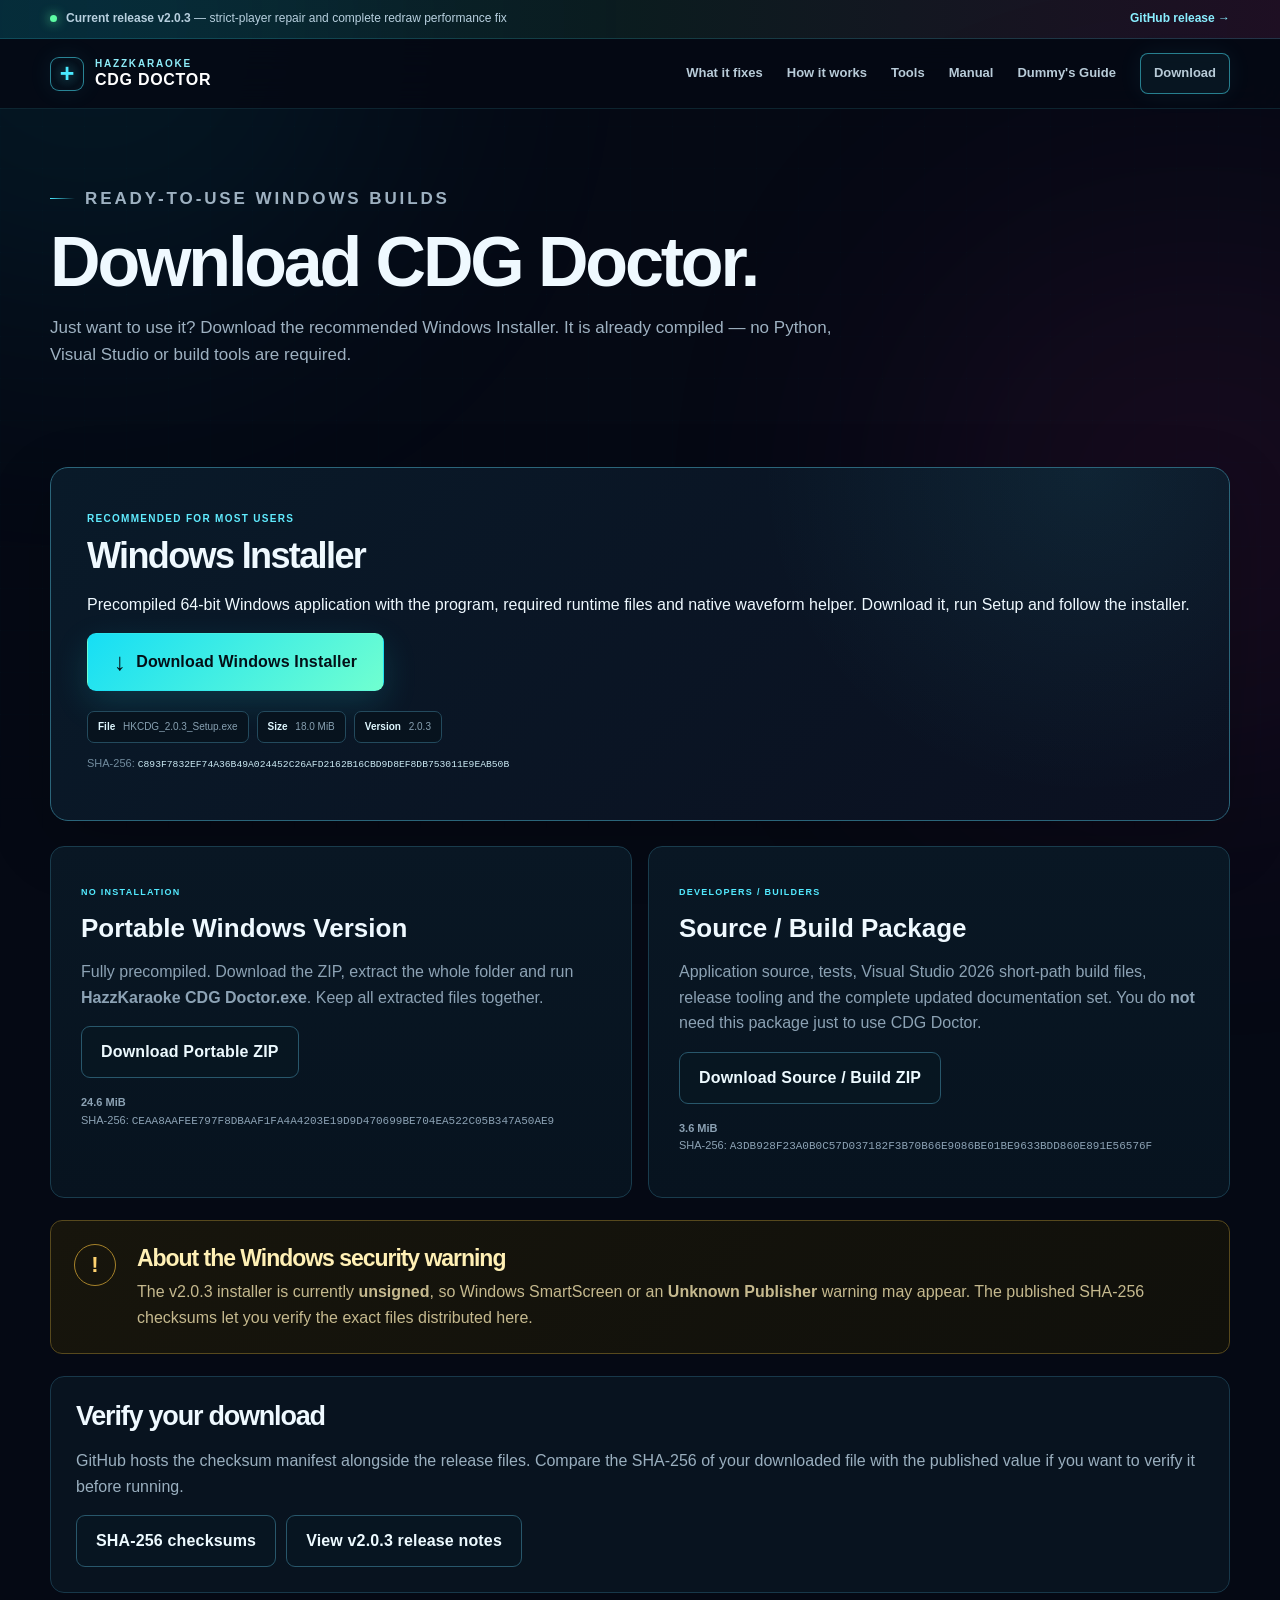
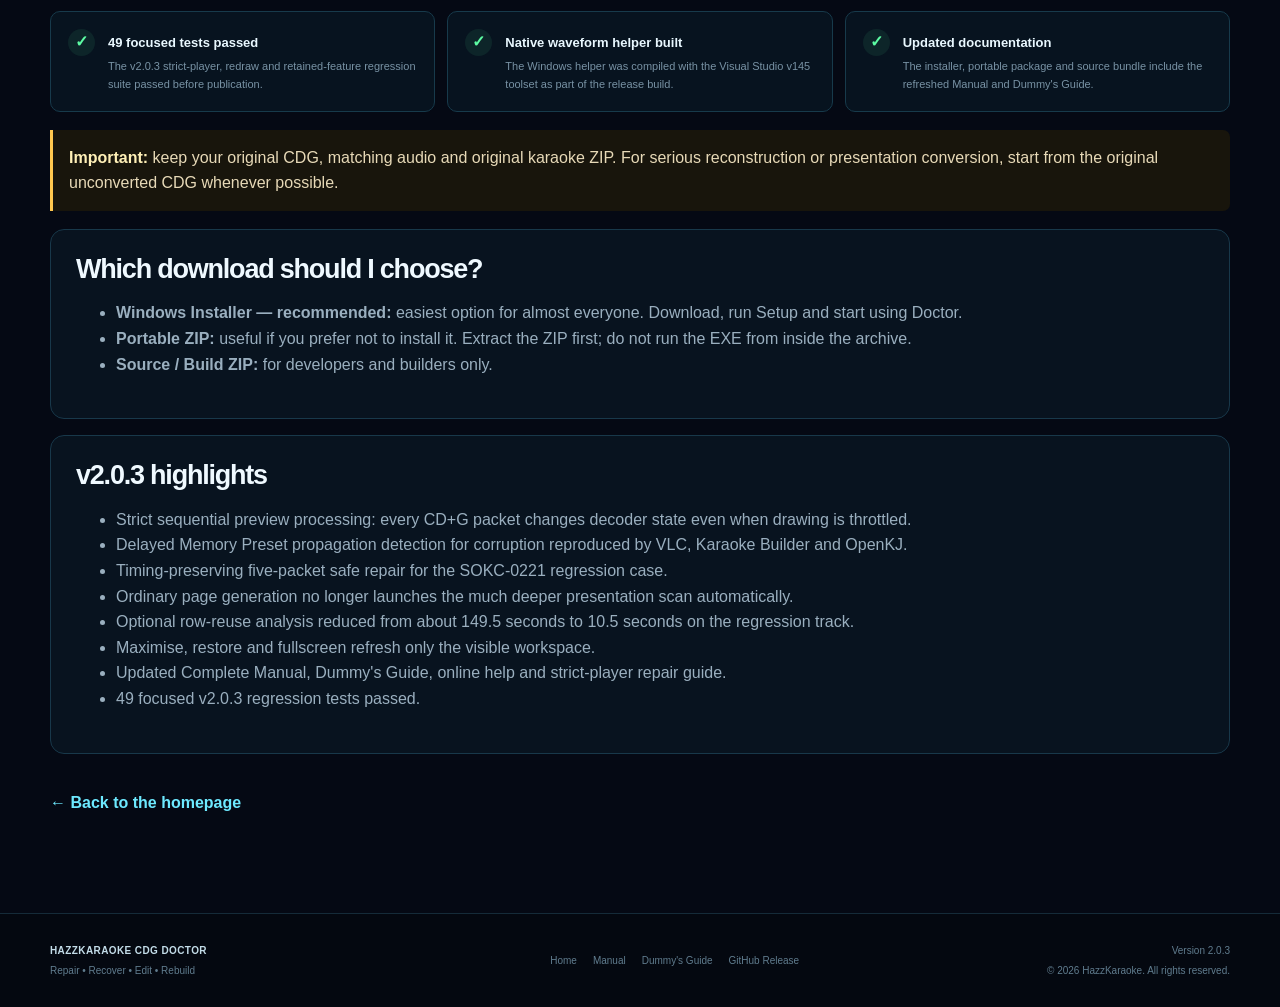
==== commit ed13154b: "Publish CDG Doctor v2.0.3 release site" ====
--- a/download.html
+++ b/download.html
@@ -5,13 +5,13 @@
   <meta name="viewport" content="width=device-width,initial-scale=1">
   <meta name="theme-color" content="#050914">
   <meta name="color-scheme" content="dark">
-  <meta name="description" content="Download HazzKaraoke CDG Doctor v2.0.0 for Windows — recommended installer, portable build, checksums and developer source package.">
+  <meta name="description" content="Download HazzKaraoke CDG Doctor v2.0.3 for Windows — strict-player repair, faster redraws, updated manuals and source package.">
   <link rel="canonical" href="https://harryoke.github.io/harryoke-kunitoki/download.html">
   <link rel="icon" href="assets/hazzkaraoke-cdg-doctor-logo.png" type="image/png">
-  <meta property="og:title" content="Download HazzKaraoke CDG Doctor v2.0.0">
+  <meta property="og:title" content="Download HazzKaraoke CDG Doctor v2.0.3">
   <meta property="og:description" content="Precompiled Windows installer and portable build. No Python, Visual Studio or compiling required.">
   <meta property="og:image" content="https://harryoke.github.io/harryoke-kunitoki/assets/hazzkaraoke-cdg-doctor-logo.png">
-  <title>Download v2.0.0 | HazzKaraoke CDG Doctor</title>
+  <title>Download v2.0.3 | HazzKaraoke CDG Doctor</title>
   <link rel="stylesheet" href="styles.css">
   <script defer src="script.js"></script>
 </head>
@@ -21,7 +21,7 @@
   <div class="glow glow-a" aria-hidden="true"></div>
   <div class="glow glow-b" aria-hidden="true"></div>
 
-  <div class="release-bar"><div class="shell release-bar-inner"><span><i class="status-dot"></i><strong>Current release v2.0.0</strong> — Windows installer and portable build</span><a href="https://github.com/harryoke/harryoke-kunitoki/releases/tag/V2.0.0">GitHub release →</a></div></div>
+  <div class="release-bar"><div class="shell release-bar-inner"><span><i class="status-dot"></i><strong>Current release v2.0.3</strong> — strict-player repair and complete redraw performance fix</span><a href="https://github.com/harryoke/harryoke-kunitoki/releases/tag/V2.0.3">GitHub release →</a></div></div>
 
   <header class="site-header">
     <a class="brand" href="index.html" aria-label="HazzKaraoke CDG Doctor home"><span class="brand-mark" aria-hidden="true">+</span><span><b>HAZZKARAOKE</b><strong>CDG DOCTOR</strong></span></a>
@@ -41,36 +41,36 @@
         <span class="version">RECOMMENDED FOR MOST USERS</span>
         <h2>Windows Installer</h2>
         <p>Precompiled 64-bit Windows application with the program, required runtime files and native waveform helper. Download it, run Setup and follow the installer.</p>
-        <p><a class="button button-primary button-large" href="https://github.com/harryoke/harryoke-kunitoki/releases/download/V2.0.0/HKCDG_2.0_Setup.exe"><span class="button-icon" aria-hidden="true">↓</span> Download Windows Installer</a></p>
-        <div class="file-facts"><span><b>File</b> HKCDG_2.0_Setup.exe</span><span><b>Size</b> 20.4 MB</span><span><b>Version</b> 2.0.0</span></div>
-        <p class="download-note">SHA-256: <code>484fba2cc92749ff2afc420774192a667d9db532dd545aabdd48fb50d39d2a48</code></p>
+        <p><a class="button button-primary button-large" href="https://github.com/harryoke/harryoke-kunitoki/releases/download/V2.0.3/HKCDG_2.0.3_Setup.exe"><span class="button-icon" aria-hidden="true">↓</span> Download Windows Installer</a></p>
+        <div class="file-facts"><span><b>File</b> HKCDG_2.0.3_Setup.exe</span><span><b>Size</b> 18.0 MiB</span><span><b>Version</b> 2.0.3</span></div>
+        <p class="download-note">SHA-256: <code>C893F7832EF74A36B49A024452C26AFD2162B16CBD9D8EF8DB753011E9EAB50B</code></p>
       </div>
 
       <div class="manual-grid download-secondary-grid">
-      <article class="manual-card reveal"><span class="manual-badge">NO INSTALLATION</span><h3>Portable Windows Version</h3><p>Fully precompiled. Download the ZIP, extract the whole folder and run <strong>HKCDG2.exe</strong>. Keep all extracted files together.</p><p><a class="button button-secondary" href="https://github.com/harryoke/harryoke-kunitoki/releases/download/V2.0.0/HKCDG_2.0_Portable.zip">Download Portable ZIP</a></p><p class="download-note"><b>28.6 MB</b><br>SHA-256: <code>27fdad059bf577848e5d6fb9c0c746d6919962be8567ddb8f44c9f6e2f18f839</code></p></article>
-      <article class="manual-card reveal"><span class="manual-badge">DEVELOPERS / BUILDERS</span><h3>Source / Build Package</h3><p>Application source, tests, Visual Studio 2026 short-path build files, release tooling and the complete updated documentation set. You do <strong>not</strong> need this package just to use CDG Doctor.</p><p><a class="button button-secondary" href="https://github.com/harryoke/harryoke-kunitoki/releases/download/V2.0.0/HKCDG2_EasyEditorFont_Source.zip">Download Source / Build ZIP</a></p><p class="download-note"><b>3.7 MB</b><br>SHA-256: <code>084ac62d3b265882dc55e4196a1911f1b6c711c73a93cc746c387bbb08abb18d</code></p></article>
+      <article class="manual-card reveal"><span class="manual-badge">NO INSTALLATION</span><h3>Portable Windows Version</h3><p>Fully precompiled. Download the ZIP, extract the whole folder and run <strong>HazzKaraoke CDG Doctor.exe</strong>. Keep all extracted files together.</p><p><a class="button button-secondary" href="https://github.com/harryoke/harryoke-kunitoki/releases/download/V2.0.3/HKCDG_2.0.3_Portable.zip">Download Portable ZIP</a></p><p class="download-note"><b>24.6 MiB</b><br>SHA-256: <code>CEAA8AAFEE797F8DBAAF1FA4A4203E19D9D470699BE704EA522C05B347A50AE9</code></p></article>
+      <article class="manual-card reveal"><span class="manual-badge">DEVELOPERS / BUILDERS</span><h3>Source / Build Package</h3><p>Application source, tests, Visual Studio 2026 short-path build files, release tooling and the complete updated documentation set. You do <strong>not</strong> need this package just to use CDG Doctor.</p><p><a class="button button-secondary" href="https://github.com/harryoke/harryoke-kunitoki/releases/download/V2.0.3/HKCDG_2.0.3_Source.zip">Download Source / Build ZIP</a></p><p class="download-note"><b>3.6 MiB</b><br>SHA-256: <code>A3DB928F23A0B0C57D037182F3B70B66E9086BE01BE9633BDD860E891E56576F</code></p></article>
       </div>
 
-      <div class="security-panel reveal"><div class="security-icon" aria-hidden="true">!</div><div><h2>About the Windows security warning</h2><p>The v2.0.0 binaries are Authenticode-signed with a HazzKaraoke <strong>self-signed certificate</strong>. Because it does not chain to a publicly trusted certificate authority, Windows SmartScreen or an <strong>Unknown Publisher</strong> warning may still appear on another PC. The published SHA-256 checksums let you verify the exact files distributed here.</p></div></div>
+      <div class="security-panel reveal"><div class="security-icon" aria-hidden="true">!</div><div><h2>About the Windows security warning</h2><p>The v2.0.3 installer is currently <strong>unsigned</strong>, so Windows SmartScreen or an <strong>Unknown Publisher</strong> warning may appear. The published SHA-256 checksums let you verify the exact files distributed here.</p></div></div>
 
-      <div class="content-panel reveal"><h2>Verify your download</h2><p>GitHub hosts the Windows checksum manifest alongside the release files. Compare the SHA-256 of your downloaded file with the published value if you want to verify it before running.</p><div class="inline-actions"><a class="button button-secondary" href="https://github.com/harryoke/harryoke-kunitoki/releases/download/V2.0.0/WINDOWS_RELEASE_SHA256.txt">Windows SHA-256 checksums</a><a class="button button-secondary" href="https://github.com/harryoke/harryoke-kunitoki/releases/tag/V2.0.0">View v2.0.0 release notes</a></div></div>
+      <div class="content-panel reveal"><h2>Verify your download</h2><p>GitHub hosts the checksum manifest alongside the release files. Compare the SHA-256 of your downloaded file with the published value if you want to verify it before running.</p><div class="inline-actions"><a class="button button-secondary" href="https://github.com/harryoke/harryoke-kunitoki/releases/download/V2.0.3/HKCDG_2.0.3_SHA256.txt">SHA-256 checksums</a><a class="button button-secondary" href="https://github.com/harryoke/harryoke-kunitoki/releases/tag/V2.0.3">View v2.0.3 release notes</a></div></div>
 
       <div class="trust-build-grid">
-        <article class="mini-panel reveal"><span>✓</span><div><strong>239 automated tests passed</strong><p>The v2.0.0 release build passed the full regression suite before publication.</p></div></article>
+        <article class="mini-panel reveal"><span>✓</span><div><strong>49 focused tests passed</strong><p>The v2.0.3 strict-player, redraw and retained-feature regression suite passed before publication.</p></div></article>
         <article class="mini-panel reveal"><span>✓</span><div><strong>Native waveform helper built</strong><p>The Windows helper was compiled with the Visual Studio v145 toolset as part of the release build.</p></div></article>
-        <article class="mini-panel reveal"><span>✓</span><div><strong>Checksum-verified source</strong><p>The consumer builds were produced from the validated v2.0.0 source release package.</p></div></article>
+        <article class="mini-panel reveal"><span>✓</span><div><strong>Updated documentation</strong><p>The installer, portable package and source bundle include the refreshed Manual and Dummy's Guide.</p></div></article>
       </div>
 
       <div class="notice reveal"><strong>Important:</strong> keep your original CDG, matching audio and original karaoke ZIP. For serious reconstruction or presentation conversion, start from the original unconverted CDG whenever possible.</div>
 
       <div class="content-panel reveal"><h2>Which download should I choose?</h2><ul><li><strong>Windows Installer — recommended:</strong> easiest option for almost everyone. Download, run Setup and start using Doctor.</li><li><strong>Portable ZIP:</strong> useful if you prefer not to install it. Extract the ZIP first; do not run the EXE from inside the archive.</li><li><strong>Source / Build ZIP:</strong> for developers and builders only.</li></ul></div>
 
-      <div class="content-panel reveal"><h2>v2.0.0 highlights</h2><ul><li>Easy Editor Windows font selector, per-item font sizes, live preview and auto-fit using the selected lettering.</li><li>Smart Rebuild and Page Studio font overrides with clearer Timing DNA and Style DNA state controls.</li><li>Larger high-contrast audio waveform and unmistakable checkbox/radio ON/OFF indicators.</li><li>Protected Page Timeline space with compact-display fallbacks and improved timeline responsiveness.</li><li>Studio Synth interface with the complete 18-tool repair, edit, authoring and QC workflow.</li><li>Short-path Visual Studio 2026 Release/x64 build setup retained.</li><li>Complete updated PDF, DOCX and supporting documentation included in the installer, portable build and source package.</li><li>239 automated tests and the full v2.0 GUI workspace smoke test passed.</li></ul></div>
+      <div class="content-panel reveal"><h2>v2.0.3 highlights</h2><ul><li>Strict sequential preview processing: every CD+G packet changes decoder state even when drawing is throttled.</li><li>Delayed Memory Preset propagation detection for corruption reproduced by VLC, Karaoke Builder and OpenKJ.</li><li>Timing-preserving five-packet safe repair for the SOKC-0221 regression case.</li><li>Ordinary page generation no longer launches the much deeper presentation scan automatically.</li><li>Optional row-reuse analysis reduced from about 149.5 seconds to 10.5 seconds on the regression track.</li><li>Maximise, restore and fullscreen refresh only the visible workspace.</li><li>Updated Complete Manual, Dummy's Guide, online help and strict-player repair guide.</li><li>49 focused v2.0.3 regression tests passed.</li></ul></div>
 
       <a class="back-link" href="index.html">← Back to the homepage</a>
     </section>
   </main>
 
-  <footer class="site-footer"><div class="shell footer-inner"><div class="footer-brand"><strong>HAZZKARAOKE CDG DOCTOR</strong><span>Repair • Recover • Edit • Rebuild</span></div><div class="footer-links"><a href="index.html">Home</a><a href="manual.html">Manual</a><a href="quick-start.html">Dummy's Guide</a><a href="https://github.com/harryoke/harryoke-kunitoki/releases/tag/V2.0.0">GitHub Release</a></div><div class="footer-meta"><span>Version 2.0.0</span><span>© 2026 HazzKaraoke. All rights reserved.</span></div></div></footer>
+  <footer class="site-footer"><div class="shell footer-inner"><div class="footer-brand"><strong>HAZZKARAOKE CDG DOCTOR</strong><span>Repair • Recover • Edit • Rebuild</span></div><div class="footer-links"><a href="index.html">Home</a><a href="manual.html">Manual</a><a href="quick-start.html">Dummy's Guide</a><a href="https://github.com/harryoke/harryoke-kunitoki/releases/tag/V2.0.3">GitHub Release</a></div><div class="footer-meta"><span>Version 2.0.3</span><span>© 2026 HazzKaraoke. All rights reserved.</span></div></div></footer>
 </body>
 </html>
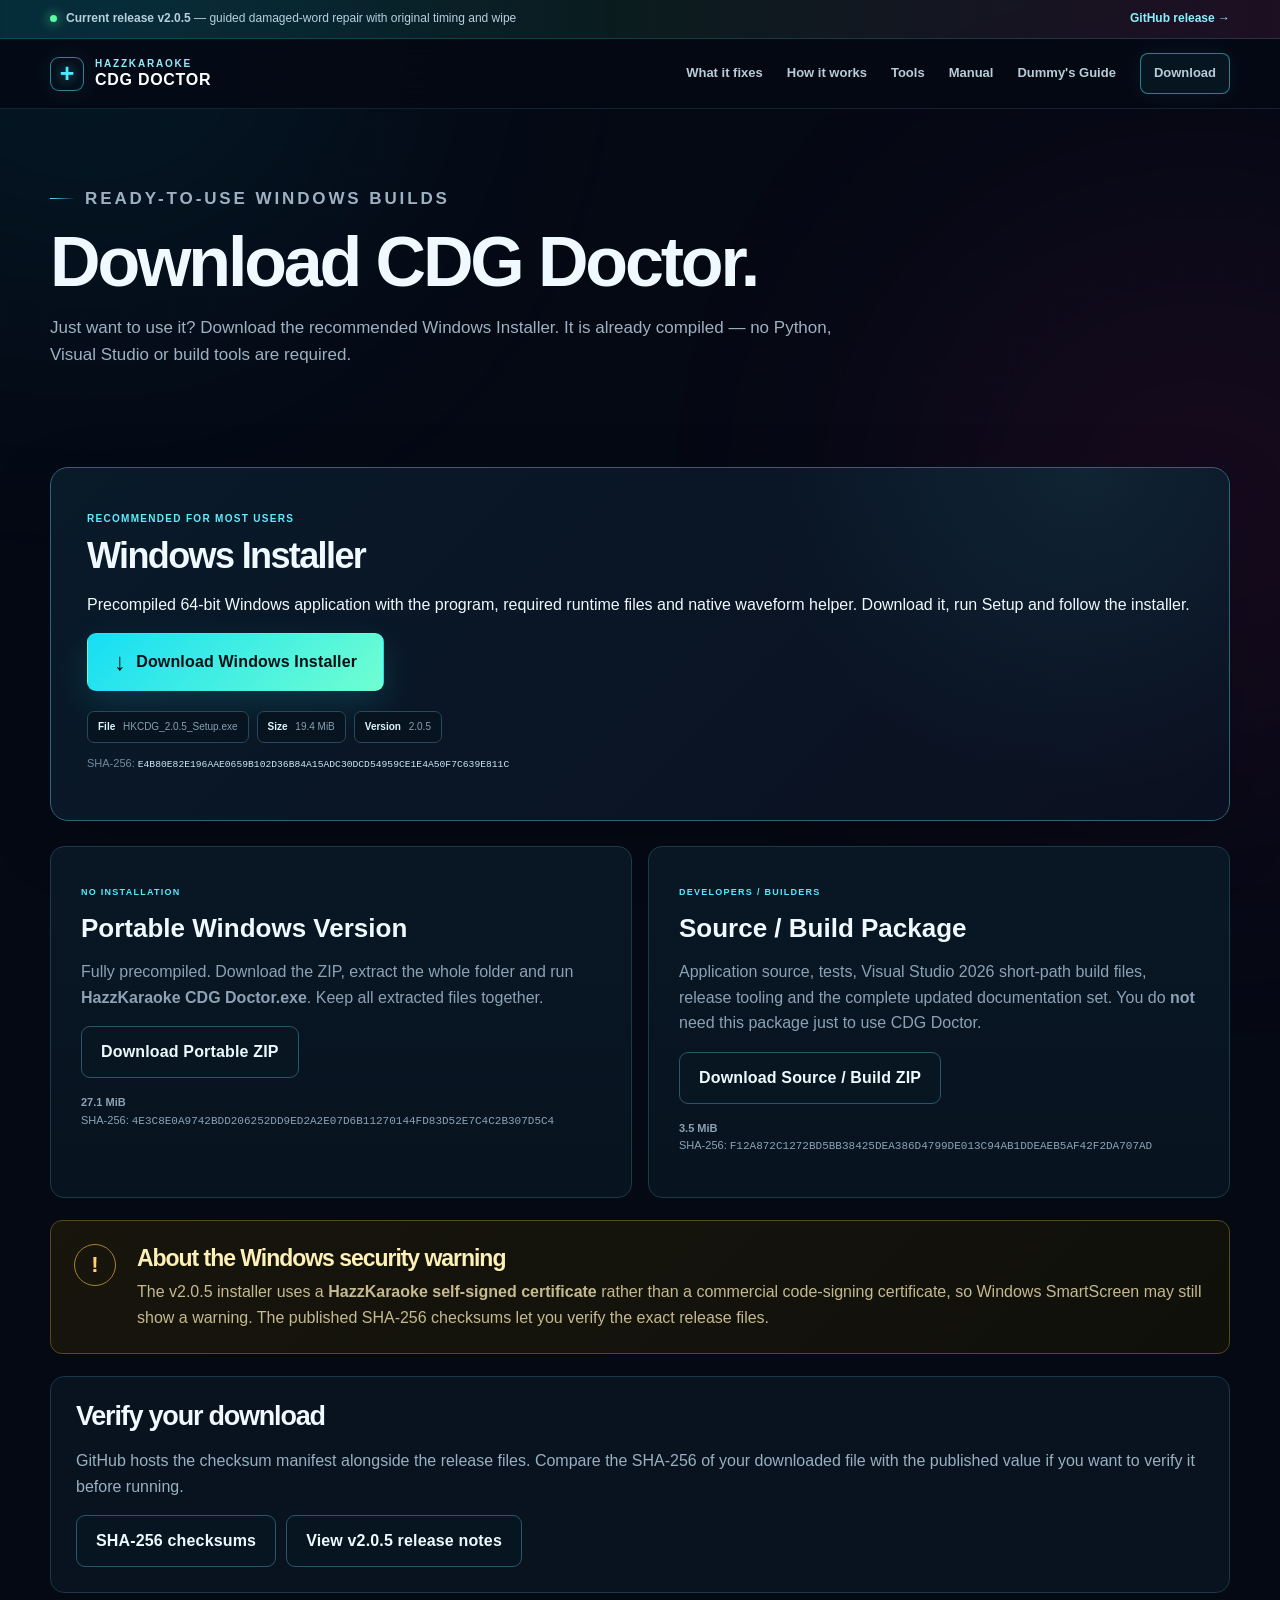
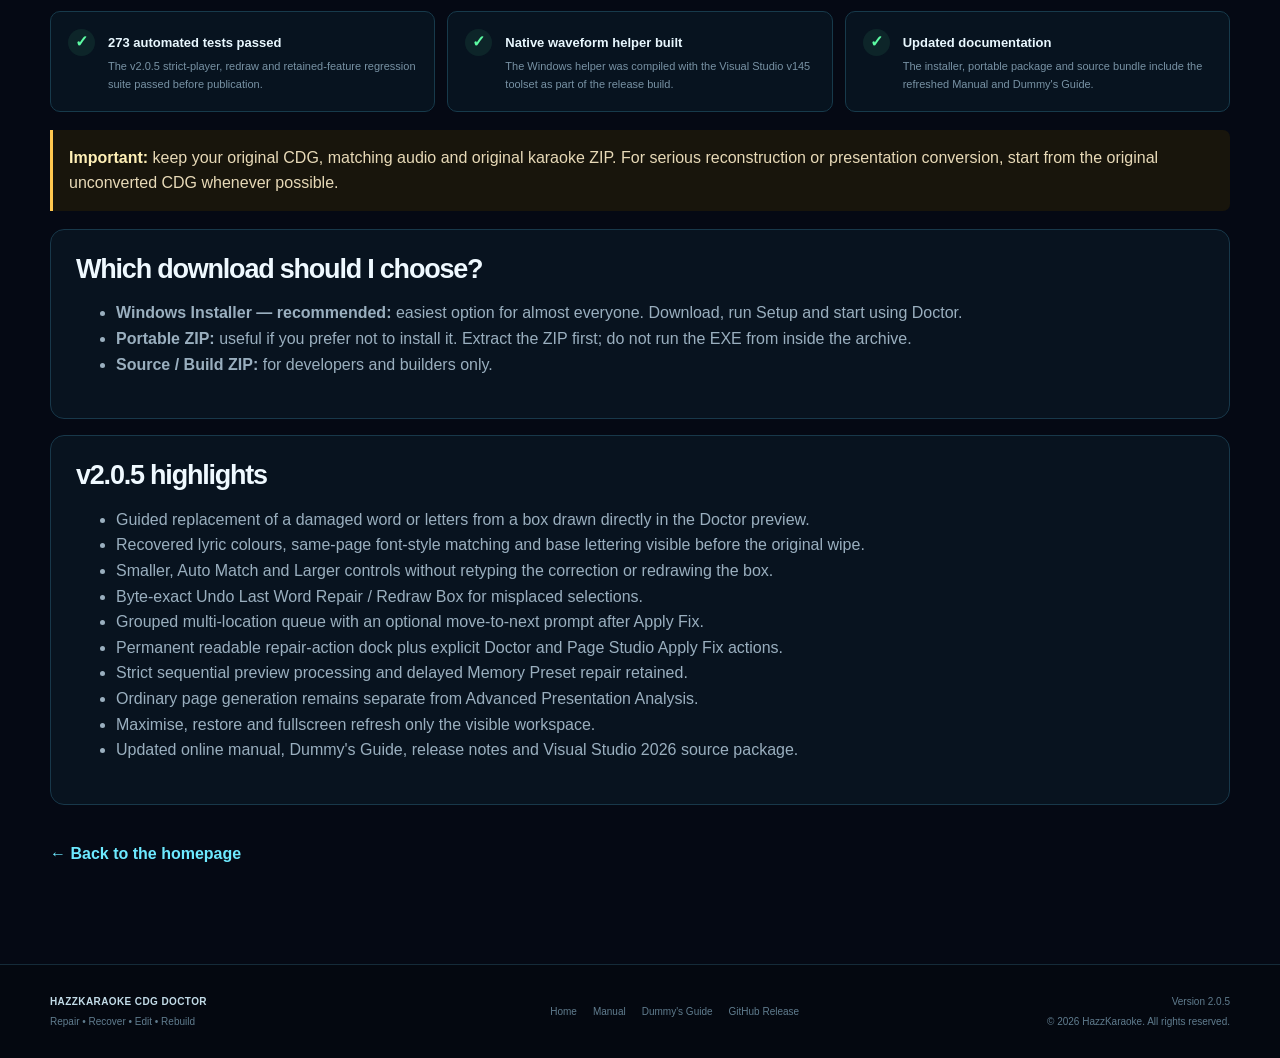
==== commit bc170dde: "Publish CDG Doctor v2.0.5 website" ====
--- a/download.html
+++ b/download.html
@@ -5,13 +5,13 @@
   <meta name="viewport" content="width=device-width,initial-scale=1">
   <meta name="theme-color" content="#050914">
   <meta name="color-scheme" content="dark">
-  <meta name="description" content="Download HazzKaraoke CDG Doctor v2.0.3 for Windows — strict-player repair, faster redraws, updated manuals and source package.">
+  <meta name="description" content="Download HazzKaraoke CDG Doctor v2.0.5 for Windows — assisted damaged-word repair, readable controls, retained performance fixes and updated documentation.">
   <link rel="canonical" href="https://harryoke.github.io/harryoke-kunitoki/download.html">
   <link rel="icon" href="assets/hazzkaraoke-cdg-doctor-logo.png" type="image/png">
-  <meta property="og:title" content="Download HazzKaraoke CDG Doctor v2.0.3">
+  <meta property="og:title" content="Download HazzKaraoke CDG Doctor v2.0.5">
   <meta property="og:description" content="Precompiled Windows installer and portable build. No Python, Visual Studio or compiling required.">
   <meta property="og:image" content="https://harryoke.github.io/harryoke-kunitoki/assets/hazzkaraoke-cdg-doctor-logo.png">
-  <title>Download v2.0.3 | HazzKaraoke CDG Doctor</title>
+  <title>Download v2.0.5 | HazzKaraoke CDG Doctor</title>
   <link rel="stylesheet" href="styles.css">
   <script defer src="script.js"></script>
 </head>
@@ -21,7 +21,7 @@
   <div class="glow glow-a" aria-hidden="true"></div>
   <div class="glow glow-b" aria-hidden="true"></div>
 
-  <div class="release-bar"><div class="shell release-bar-inner"><span><i class="status-dot"></i><strong>Current release v2.0.3</strong> — strict-player repair and complete redraw performance fix</span><a href="https://github.com/harryoke/harryoke-kunitoki/releases/tag/V2.0.3">GitHub release →</a></div></div>
+  <div class="release-bar"><div class="shell release-bar-inner"><span><i class="status-dot"></i><strong>Current release v2.0.5</strong> — guided damaged-word repair with original timing and wipe</span><a href="https://github.com/harryoke/harryoke-kunitoki/releases/tag/V2.0.5">GitHub release →</a></div></div>
 
   <header class="site-header">
     <a class="brand" href="index.html" aria-label="HazzKaraoke CDG Doctor home"><span class="brand-mark" aria-hidden="true">+</span><span><b>HAZZKARAOKE</b><strong>CDG DOCTOR</strong></span></a>
@@ -41,22 +41,22 @@
         <span class="version">RECOMMENDED FOR MOST USERS</span>
         <h2>Windows Installer</h2>
         <p>Precompiled 64-bit Windows application with the program, required runtime files and native waveform helper. Download it, run Setup and follow the installer.</p>
-        <p><a class="button button-primary button-large" href="https://github.com/harryoke/harryoke-kunitoki/releases/download/V2.0.3/HKCDG_2.0.3_Setup.exe"><span class="button-icon" aria-hidden="true">↓</span> Download Windows Installer</a></p>
-        <div class="file-facts"><span><b>File</b> HKCDG_2.0.3_Setup.exe</span><span><b>Size</b> 18.0 MiB</span><span><b>Version</b> 2.0.3</span></div>
-        <p class="download-note">SHA-256: <code>C893F7832EF74A36B49A024452C26AFD2162B16CBD9D8EF8DB753011E9EAB50B</code></p>
+        <p><a class="button button-primary button-large" href="https://github.com/harryoke/harryoke-kunitoki/releases/download/V2.0.5/HKCDG_2.0.5_Setup.exe"><span class="button-icon" aria-hidden="true">↓</span> Download Windows Installer</a></p>
+        <div class="file-facts"><span><b>File</b> HKCDG_2.0.5_Setup.exe</span><span><b>Size</b> 19.4 MiB</span><span><b>Version</b> 2.0.5</span></div>
+        <p class="download-note">SHA-256: <code>E4B80E82E196AAE0659B102D36B84A15ADC30DCD54959CE1E4A50F7C639E811C</code></p>
       </div>
 
       <div class="manual-grid download-secondary-grid">
-      <article class="manual-card reveal"><span class="manual-badge">NO INSTALLATION</span><h3>Portable Windows Version</h3><p>Fully precompiled. Download the ZIP, extract the whole folder and run <strong>HazzKaraoke CDG Doctor.exe</strong>. Keep all extracted files together.</p><p><a class="button button-secondary" href="https://github.com/harryoke/harryoke-kunitoki/releases/download/V2.0.3/HKCDG_2.0.3_Portable.zip">Download Portable ZIP</a></p><p class="download-note"><b>24.6 MiB</b><br>SHA-256: <code>CEAA8AAFEE797F8DBAAF1FA4A4203E19D9D470699BE704EA522C05B347A50AE9</code></p></article>
-      <article class="manual-card reveal"><span class="manual-badge">DEVELOPERS / BUILDERS</span><h3>Source / Build Package</h3><p>Application source, tests, Visual Studio 2026 short-path build files, release tooling and the complete updated documentation set. You do <strong>not</strong> need this package just to use CDG Doctor.</p><p><a class="button button-secondary" href="https://github.com/harryoke/harryoke-kunitoki/releases/download/V2.0.3/HKCDG_2.0.3_Source.zip">Download Source / Build ZIP</a></p><p class="download-note"><b>3.6 MiB</b><br>SHA-256: <code>A3DB928F23A0B0C57D037182F3B70B66E9086BE01BE9633BDD860E891E56576F</code></p></article>
+      <article class="manual-card reveal"><span class="manual-badge">NO INSTALLATION</span><h3>Portable Windows Version</h3><p>Fully precompiled. Download the ZIP, extract the whole folder and run <strong>HazzKaraoke CDG Doctor.exe</strong>. Keep all extracted files together.</p><p><a class="button button-secondary" href="https://github.com/harryoke/harryoke-kunitoki/releases/download/V2.0.5/HKCDG_2.0.5_Portable.zip">Download Portable ZIP</a></p><p class="download-note"><b>27.1 MiB</b><br>SHA-256: <code>4E3C8E0A9742BDD206252DD9ED2A2E07D6B11270144FD83D52E7C4C2B307D5C4</code></p></article>
+      <article class="manual-card reveal"><span class="manual-badge">DEVELOPERS / BUILDERS</span><h3>Source / Build Package</h3><p>Application source, tests, Visual Studio 2026 short-path build files, release tooling and the complete updated documentation set. You do <strong>not</strong> need this package just to use CDG Doctor.</p><p><a class="button button-secondary" href="https://github.com/harryoke/harryoke-kunitoki/releases/download/V2.0.5/HKCDG_2.0.5_Source.zip">Download Source / Build ZIP</a></p><p class="download-note"><b>3.5 MiB</b><br>SHA-256: <code>F12A872C1272BD5BB38425DEA386D4799DE013C94AB1DDEAEB5AF42F2DA707AD</code></p></article>
       </div>
 
-      <div class="security-panel reveal"><div class="security-icon" aria-hidden="true">!</div><div><h2>About the Windows security warning</h2><p>The v2.0.3 installer is currently <strong>unsigned</strong>, so Windows SmartScreen or an <strong>Unknown Publisher</strong> warning may appear. The published SHA-256 checksums let you verify the exact files distributed here.</p></div></div>
+      <div class="security-panel reveal"><div class="security-icon" aria-hidden="true">!</div><div><h2>About the Windows security warning</h2><p>The v2.0.5 installer uses a <strong>HazzKaraoke self-signed certificate</strong> rather than a commercial code-signing certificate, so Windows SmartScreen may still show a warning. The published SHA-256 checksums let you verify the exact release files.</p></div></div>
 
-      <div class="content-panel reveal"><h2>Verify your download</h2><p>GitHub hosts the checksum manifest alongside the release files. Compare the SHA-256 of your downloaded file with the published value if you want to verify it before running.</p><div class="inline-actions"><a class="button button-secondary" href="https://github.com/harryoke/harryoke-kunitoki/releases/download/V2.0.3/HKCDG_2.0.3_SHA256.txt">SHA-256 checksums</a><a class="button button-secondary" href="https://github.com/harryoke/harryoke-kunitoki/releases/tag/V2.0.3">View v2.0.3 release notes</a></div></div>
+      <div class="content-panel reveal"><h2>Verify your download</h2><p>GitHub hosts the checksum manifest alongside the release files. Compare the SHA-256 of your downloaded file with the published value if you want to verify it before running.</p><div class="inline-actions"><a class="button button-secondary" href="https://github.com/harryoke/harryoke-kunitoki/releases/download/V2.0.5/HKCDG_2.0.5_SHA256.txt">SHA-256 checksums</a><a class="button button-secondary" href="https://github.com/harryoke/harryoke-kunitoki/releases/tag/V2.0.5">View v2.0.5 release notes</a></div></div>
 
       <div class="trust-build-grid">
-        <article class="mini-panel reveal"><span>✓</span><div><strong>49 focused tests passed</strong><p>The v2.0.3 strict-player, redraw and retained-feature regression suite passed before publication.</p></div></article>
+        <article class="mini-panel reveal"><span>✓</span><div><strong>273 automated tests passed</strong><p>The v2.0.5 strict-player, redraw and retained-feature regression suite passed before publication.</p></div></article>
         <article class="mini-panel reveal"><span>✓</span><div><strong>Native waveform helper built</strong><p>The Windows helper was compiled with the Visual Studio v145 toolset as part of the release build.</p></div></article>
         <article class="mini-panel reveal"><span>✓</span><div><strong>Updated documentation</strong><p>The installer, portable package and source bundle include the refreshed Manual and Dummy's Guide.</p></div></article>
       </div>
@@ -65,12 +65,12 @@
 
       <div class="content-panel reveal"><h2>Which download should I choose?</h2><ul><li><strong>Windows Installer — recommended:</strong> easiest option for almost everyone. Download, run Setup and start using Doctor.</li><li><strong>Portable ZIP:</strong> useful if you prefer not to install it. Extract the ZIP first; do not run the EXE from inside the archive.</li><li><strong>Source / Build ZIP:</strong> for developers and builders only.</li></ul></div>
 
-      <div class="content-panel reveal"><h2>v2.0.3 highlights</h2><ul><li>Strict sequential preview processing: every CD+G packet changes decoder state even when drawing is throttled.</li><li>Delayed Memory Preset propagation detection for corruption reproduced by VLC, Karaoke Builder and OpenKJ.</li><li>Timing-preserving five-packet safe repair for the SOKC-0221 regression case.</li><li>Ordinary page generation no longer launches the much deeper presentation scan automatically.</li><li>Optional row-reuse analysis reduced from about 149.5 seconds to 10.5 seconds on the regression track.</li><li>Maximise, restore and fullscreen refresh only the visible workspace.</li><li>Updated Complete Manual, Dummy's Guide, online help and strict-player repair guide.</li><li>49 focused v2.0.3 regression tests passed.</li></ul></div>
+      <div class="content-panel reveal"><h2>v2.0.5 highlights</h2><ul><li>Guided replacement of a damaged word or letters from a box drawn directly in the Doctor preview.</li><li>Recovered lyric colours, same-page font-style matching and base lettering visible before the original wipe.</li><li>Smaller, Auto Match and Larger controls without retyping the correction or redrawing the box.</li><li>Byte-exact Undo Last Word Repair / Redraw Box for misplaced selections.</li><li>Grouped multi-location queue with an optional move-to-next prompt after Apply Fix.</li><li>Permanent readable repair-action dock plus explicit Doctor and Page Studio Apply Fix actions.</li><li>Strict sequential preview processing and delayed Memory Preset repair retained.</li><li>Ordinary page generation remains separate from Advanced Presentation Analysis.</li><li>Maximise, restore and fullscreen refresh only the visible workspace.</li><li>Updated online manual, Dummy's Guide, release notes and Visual Studio 2026 source package.</li></ul></div>
 
       <a class="back-link" href="index.html">← Back to the homepage</a>
     </section>
   </main>
 
-  <footer class="site-footer"><div class="shell footer-inner"><div class="footer-brand"><strong>HAZZKARAOKE CDG DOCTOR</strong><span>Repair • Recover • Edit • Rebuild</span></div><div class="footer-links"><a href="index.html">Home</a><a href="manual.html">Manual</a><a href="quick-start.html">Dummy's Guide</a><a href="https://github.com/harryoke/harryoke-kunitoki/releases/tag/V2.0.3">GitHub Release</a></div><div class="footer-meta"><span>Version 2.0.3</span><span>© 2026 HazzKaraoke. All rights reserved.</span></div></div></footer>
+  <footer class="site-footer"><div class="shell footer-inner"><div class="footer-brand"><strong>HAZZKARAOKE CDG DOCTOR</strong><span>Repair • Recover • Edit • Rebuild</span></div><div class="footer-links"><a href="index.html">Home</a><a href="manual.html">Manual</a><a href="quick-start.html">Dummy's Guide</a><a href="https://github.com/harryoke/harryoke-kunitoki/releases/tag/V2.0.5">GitHub Release</a></div><div class="footer-meta"><span>Version 2.0.5</span><span>© 2026 HazzKaraoke. All rights reserved.</span></div></div></footer>
 </body>
 </html>
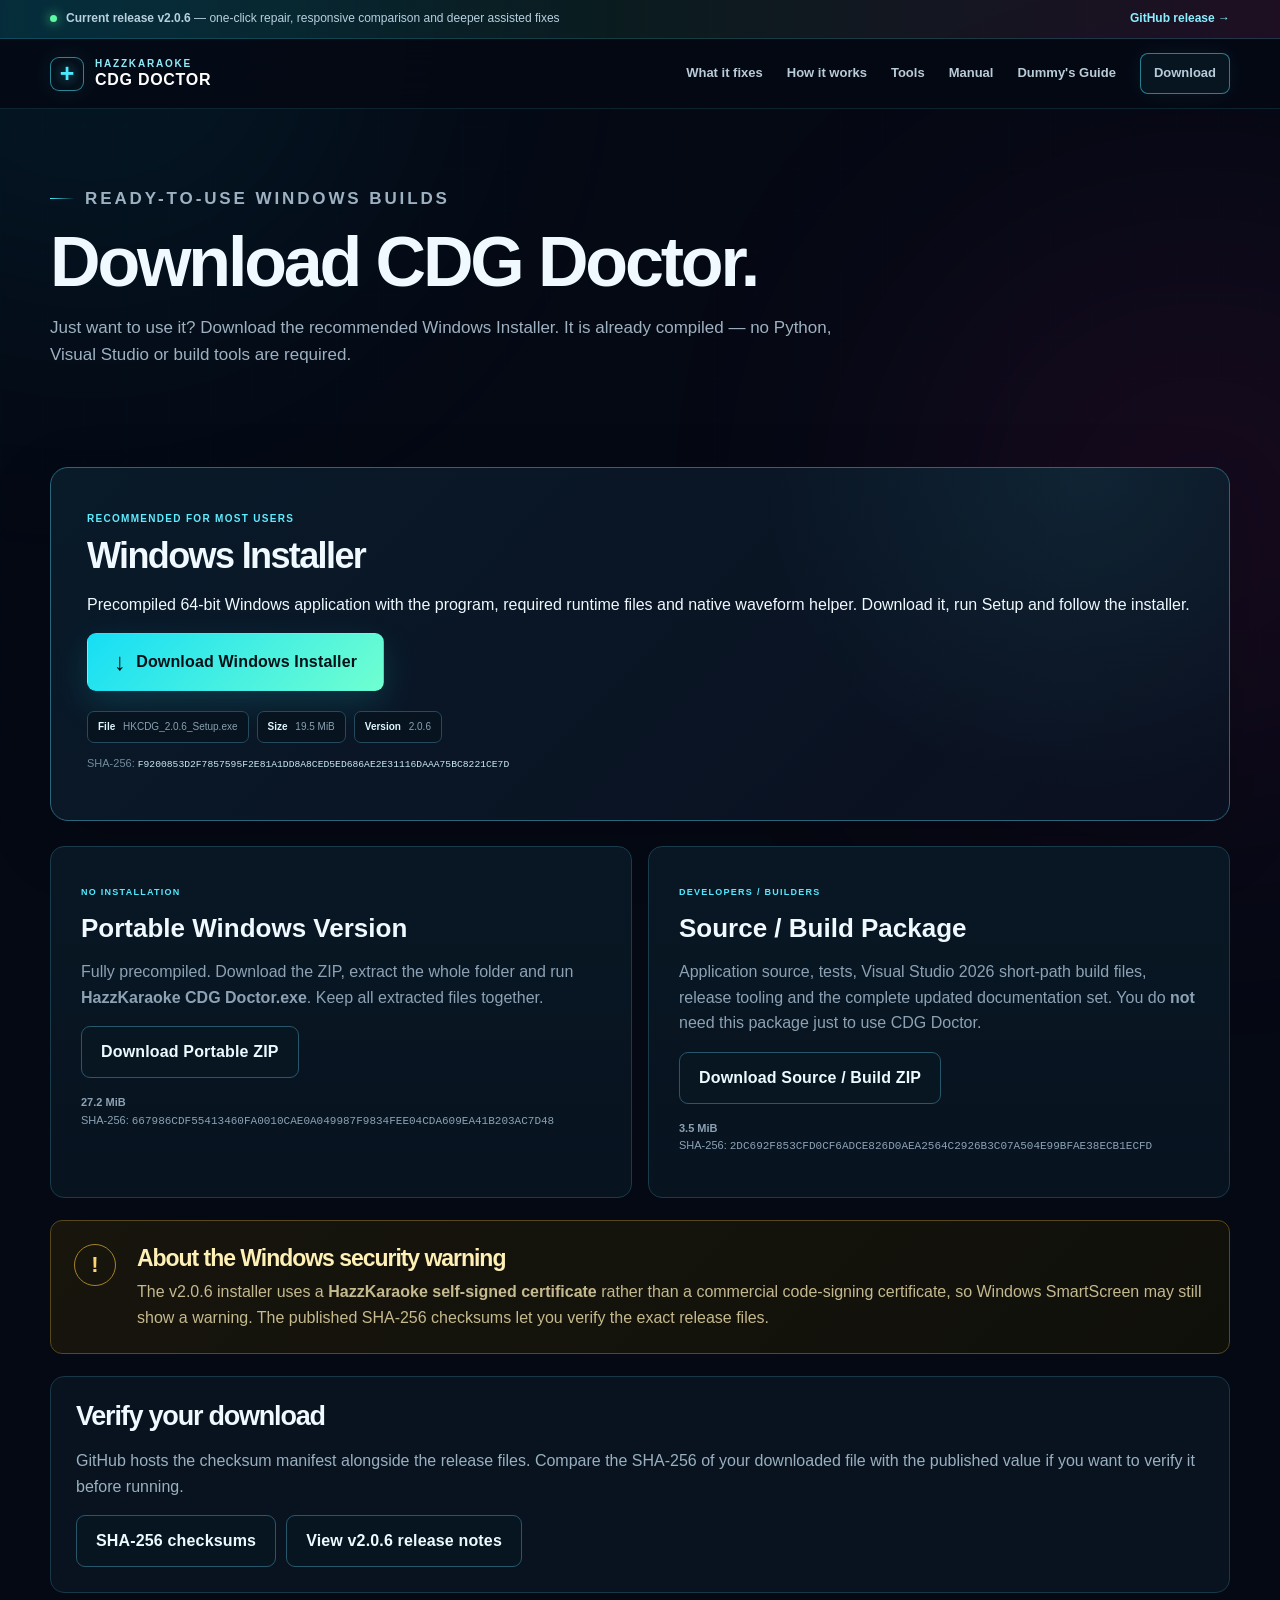
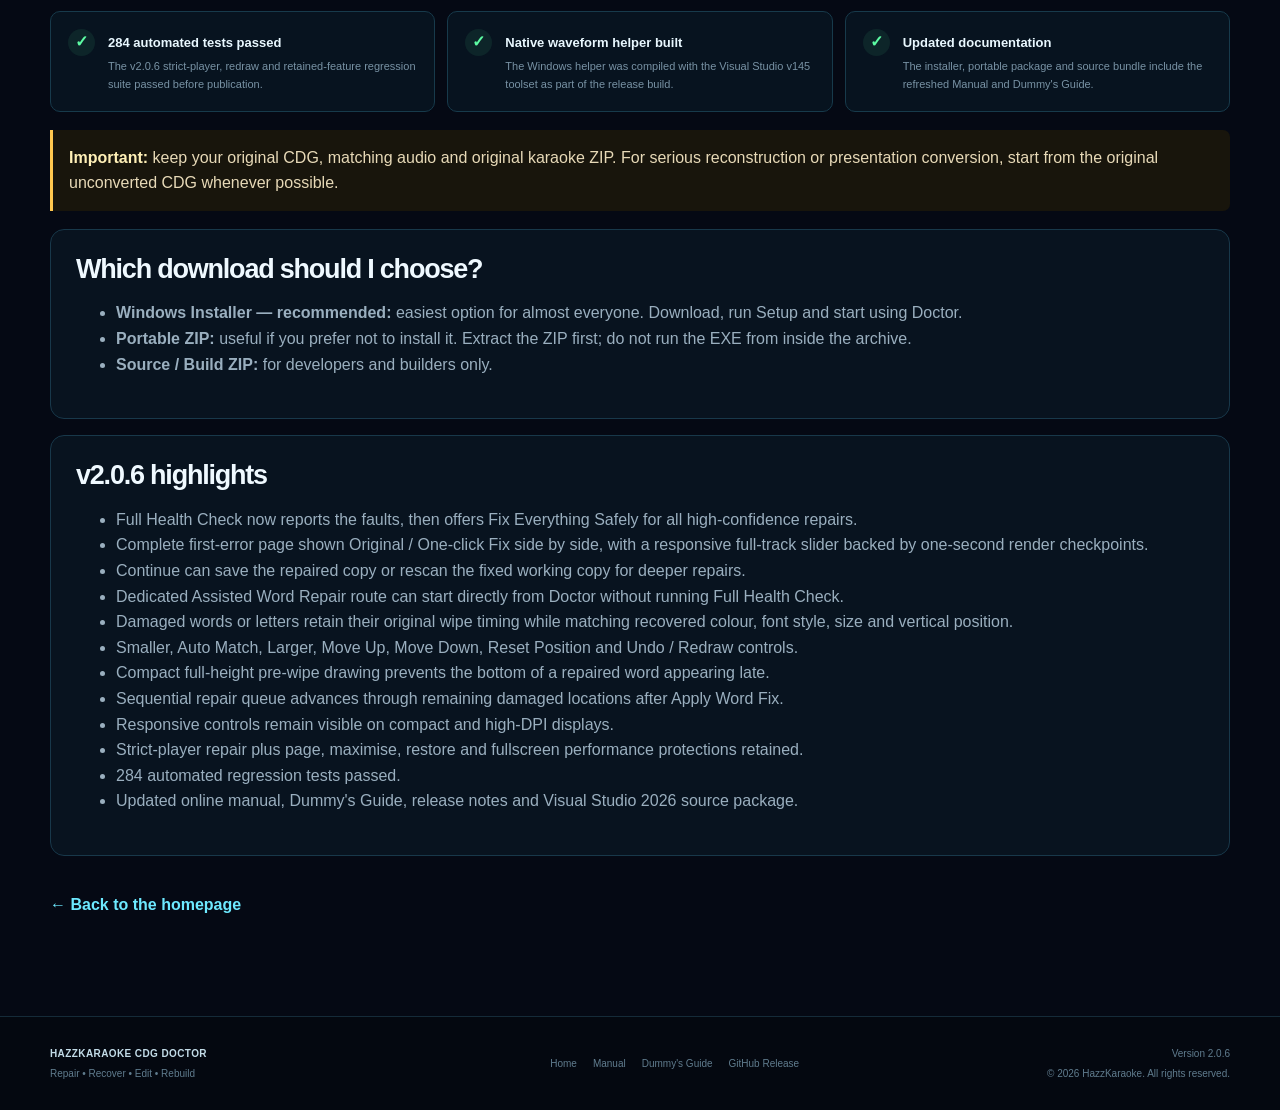
==== commit 5dfd059c: "Update download.html for CDG Doctor v2.0.6" ====
--- a/download.html
+++ b/download.html
@@ -5,13 +5,13 @@
   <meta name="viewport" content="width=device-width,initial-scale=1">
   <meta name="theme-color" content="#050914">
   <meta name="color-scheme" content="dark">
-  <meta name="description" content="Download HazzKaraoke CDG Doctor v2.0.5 for Windows — assisted damaged-word repair, readable controls, retained performance fixes and updated documentation.">
+  <meta name="description" content="Download HazzKaraoke CDG Doctor v2.0.6 for Windows — one-click safe repair, full-track Original / Fixed comparison and deeper assisted lyric repair.">
   <link rel="canonical" href="https://harryoke.github.io/harryoke-kunitoki/download.html">
   <link rel="icon" href="assets/hazzkaraoke-cdg-doctor-logo.png" type="image/png">
-  <meta property="og:title" content="Download HazzKaraoke CDG Doctor v2.0.5">
+  <meta property="og:title" content="Download HazzKaraoke CDG Doctor v2.0.6">
   <meta property="og:description" content="Precompiled Windows installer and portable build. No Python, Visual Studio or compiling required.">
   <meta property="og:image" content="https://harryoke.github.io/harryoke-kunitoki/assets/hazzkaraoke-cdg-doctor-logo.png">
-  <title>Download v2.0.5 | HazzKaraoke CDG Doctor</title>
+  <title>Download v2.0.6 | HazzKaraoke CDG Doctor</title>
   <link rel="stylesheet" href="styles.css">
   <script defer src="script.js"></script>
 </head>
@@ -21,7 +21,7 @@
   <div class="glow glow-a" aria-hidden="true"></div>
   <div class="glow glow-b" aria-hidden="true"></div>
 
-  <div class="release-bar"><div class="shell release-bar-inner"><span><i class="status-dot"></i><strong>Current release v2.0.5</strong> — guided damaged-word repair with original timing and wipe</span><a href="https://github.com/harryoke/harryoke-kunitoki/releases/tag/V2.0.5">GitHub release →</a></div></div>
+  <div class="release-bar"><div class="shell release-bar-inner"><span><i class="status-dot"></i><strong>Current release v2.0.6</strong> — one-click repair, responsive comparison and deeper assisted fixes</span><a href="https://github.com/harryoke/harryoke-kunitoki/releases/tag/V2.0.6">GitHub release →</a></div></div>
 
   <header class="site-header">
     <a class="brand" href="index.html" aria-label="HazzKaraoke CDG Doctor home"><span class="brand-mark" aria-hidden="true">+</span><span><b>HAZZKARAOKE</b><strong>CDG DOCTOR</strong></span></a>
@@ -41,22 +41,22 @@
         <span class="version">RECOMMENDED FOR MOST USERS</span>
         <h2>Windows Installer</h2>
         <p>Precompiled 64-bit Windows application with the program, required runtime files and native waveform helper. Download it, run Setup and follow the installer.</p>
-        <p><a class="button button-primary button-large" href="https://github.com/harryoke/harryoke-kunitoki/releases/download/V2.0.5/HKCDG_2.0.5_Setup.exe"><span class="button-icon" aria-hidden="true">↓</span> Download Windows Installer</a></p>
-        <div class="file-facts"><span><b>File</b> HKCDG_2.0.5_Setup.exe</span><span><b>Size</b> 19.4 MiB</span><span><b>Version</b> 2.0.5</span></div>
-        <p class="download-note">SHA-256: <code>E4B80E82E196AAE0659B102D36B84A15ADC30DCD54959CE1E4A50F7C639E811C</code></p>
+        <p><a class="button button-primary button-large" href="https://github.com/harryoke/harryoke-kunitoki/releases/download/V2.0.6/HKCDG_2.0.6_Setup.exe"><span class="button-icon" aria-hidden="true">↓</span> Download Windows Installer</a></p>
+        <div class="file-facts"><span><b>File</b> HKCDG_2.0.6_Setup.exe</span><span><b>Size</b> 19.5 MiB</span><span><b>Version</b> 2.0.6</span></div>
+        <p class="download-note">SHA-256: <code>F9200853D2F7857595F2E81A1DD8A8CED5ED686AE2E31116DAAA75BC8221CE7D</code></p>
       </div>
 
       <div class="manual-grid download-secondary-grid">
-      <article class="manual-card reveal"><span class="manual-badge">NO INSTALLATION</span><h3>Portable Windows Version</h3><p>Fully precompiled. Download the ZIP, extract the whole folder and run <strong>HazzKaraoke CDG Doctor.exe</strong>. Keep all extracted files together.</p><p><a class="button button-secondary" href="https://github.com/harryoke/harryoke-kunitoki/releases/download/V2.0.5/HKCDG_2.0.5_Portable.zip">Download Portable ZIP</a></p><p class="download-note"><b>27.1 MiB</b><br>SHA-256: <code>4E3C8E0A9742BDD206252DD9ED2A2E07D6B11270144FD83D52E7C4C2B307D5C4</code></p></article>
-      <article class="manual-card reveal"><span class="manual-badge">DEVELOPERS / BUILDERS</span><h3>Source / Build Package</h3><p>Application source, tests, Visual Studio 2026 short-path build files, release tooling and the complete updated documentation set. You do <strong>not</strong> need this package just to use CDG Doctor.</p><p><a class="button button-secondary" href="https://github.com/harryoke/harryoke-kunitoki/releases/download/V2.0.5/HKCDG_2.0.5_Source.zip">Download Source / Build ZIP</a></p><p class="download-note"><b>3.5 MiB</b><br>SHA-256: <code>F12A872C1272BD5BB38425DEA386D4799DE013C94AB1DDEAEB5AF42F2DA707AD</code></p></article>
+      <article class="manual-card reveal"><span class="manual-badge">NO INSTALLATION</span><h3>Portable Windows Version</h3><p>Fully precompiled. Download the ZIP, extract the whole folder and run <strong>HazzKaraoke CDG Doctor.exe</strong>. Keep all extracted files together.</p><p><a class="button button-secondary" href="https://github.com/harryoke/harryoke-kunitoki/releases/download/V2.0.6/HKCDG_2.0.6_Portable.zip">Download Portable ZIP</a></p><p class="download-note"><b>27.2 MiB</b><br>SHA-256: <code>667986CDF55413460FA0010CAE0A049987F9834FEE04CDA609EA41B203AC7D48</code></p></article>
+      <article class="manual-card reveal"><span class="manual-badge">DEVELOPERS / BUILDERS</span><h3>Source / Build Package</h3><p>Application source, tests, Visual Studio 2026 short-path build files, release tooling and the complete updated documentation set. You do <strong>not</strong> need this package just to use CDG Doctor.</p><p><a class="button button-secondary" href="https://github.com/harryoke/harryoke-kunitoki/releases/download/V2.0.6/HKCDG_2.0.6_Source.zip">Download Source / Build ZIP</a></p><p class="download-note"><b>3.5 MiB</b><br>SHA-256: <code>2DC692F853CFD0CF6ADCE826D0AEA2564C2926B3C07A504E99BFAE38ECB1ECFD</code></p></article>
       </div>
 
-      <div class="security-panel reveal"><div class="security-icon" aria-hidden="true">!</div><div><h2>About the Windows security warning</h2><p>The v2.0.5 installer uses a <strong>HazzKaraoke self-signed certificate</strong> rather than a commercial code-signing certificate, so Windows SmartScreen may still show a warning. The published SHA-256 checksums let you verify the exact release files.</p></div></div>
+      <div class="security-panel reveal"><div class="security-icon" aria-hidden="true">!</div><div><h2>About the Windows security warning</h2><p>The v2.0.6 installer uses a <strong>HazzKaraoke self-signed certificate</strong> rather than a commercial code-signing certificate, so Windows SmartScreen may still show a warning. The published SHA-256 checksums let you verify the exact release files.</p></div></div>
 
-      <div class="content-panel reveal"><h2>Verify your download</h2><p>GitHub hosts the checksum manifest alongside the release files. Compare the SHA-256 of your downloaded file with the published value if you want to verify it before running.</p><div class="inline-actions"><a class="button button-secondary" href="https://github.com/harryoke/harryoke-kunitoki/releases/download/V2.0.5/HKCDG_2.0.5_SHA256.txt">SHA-256 checksums</a><a class="button button-secondary" href="https://github.com/harryoke/harryoke-kunitoki/releases/tag/V2.0.5">View v2.0.5 release notes</a></div></div>
+      <div class="content-panel reveal"><h2>Verify your download</h2><p>GitHub hosts the checksum manifest alongside the release files. Compare the SHA-256 of your downloaded file with the published value if you want to verify it before running.</p><div class="inline-actions"><a class="button button-secondary" href="https://github.com/harryoke/harryoke-kunitoki/releases/download/V2.0.6/HKCDG_2.0.6_SHA256.txt">SHA-256 checksums</a><a class="button button-secondary" href="https://github.com/harryoke/harryoke-kunitoki/releases/tag/V2.0.6">View v2.0.6 release notes</a></div></div>
 
       <div class="trust-build-grid">
-        <article class="mini-panel reveal"><span>✓</span><div><strong>273 automated tests passed</strong><p>The v2.0.5 strict-player, redraw and retained-feature regression suite passed before publication.</p></div></article>
+        <article class="mini-panel reveal"><span>✓</span><div><strong>284 automated tests passed</strong><p>The v2.0.6 strict-player, redraw and retained-feature regression suite passed before publication.</p></div></article>
         <article class="mini-panel reveal"><span>✓</span><div><strong>Native waveform helper built</strong><p>The Windows helper was compiled with the Visual Studio v145 toolset as part of the release build.</p></div></article>
         <article class="mini-panel reveal"><span>✓</span><div><strong>Updated documentation</strong><p>The installer, portable package and source bundle include the refreshed Manual and Dummy's Guide.</p></div></article>
       </div>
@@ -65,12 +65,12 @@
 
       <div class="content-panel reveal"><h2>Which download should I choose?</h2><ul><li><strong>Windows Installer — recommended:</strong> easiest option for almost everyone. Download, run Setup and start using Doctor.</li><li><strong>Portable ZIP:</strong> useful if you prefer not to install it. Extract the ZIP first; do not run the EXE from inside the archive.</li><li><strong>Source / Build ZIP:</strong> for developers and builders only.</li></ul></div>
 
-      <div class="content-panel reveal"><h2>v2.0.5 highlights</h2><ul><li>Guided replacement of a damaged word or letters from a box drawn directly in the Doctor preview.</li><li>Recovered lyric colours, same-page font-style matching and base lettering visible before the original wipe.</li><li>Smaller, Auto Match and Larger controls without retyping the correction or redrawing the box.</li><li>Byte-exact Undo Last Word Repair / Redraw Box for misplaced selections.</li><li>Grouped multi-location queue with an optional move-to-next prompt after Apply Fix.</li><li>Permanent readable repair-action dock plus explicit Doctor and Page Studio Apply Fix actions.</li><li>Strict sequential preview processing and delayed Memory Preset repair retained.</li><li>Ordinary page generation remains separate from Advanced Presentation Analysis.</li><li>Maximise, restore and fullscreen refresh only the visible workspace.</li><li>Updated online manual, Dummy's Guide, release notes and Visual Studio 2026 source package.</li></ul></div>
+      <div class="content-panel reveal"><h2>v2.0.6 highlights</h2><ul><li>Full Health Check now reports the faults, then offers Fix Everything Safely for all high-confidence repairs.</li><li>Complete first-error page shown Original / One-click Fix side by side, with a responsive full-track slider backed by one-second render checkpoints.</li><li>Continue can save the repaired copy or rescan the fixed working copy for deeper repairs.</li><li>Dedicated Assisted Word Repair route can start directly from Doctor without running Full Health Check.</li><li>Damaged words or letters retain their original wipe timing while matching recovered colour, font style, size and vertical position.</li><li>Smaller, Auto Match, Larger, Move Up, Move Down, Reset Position and Undo / Redraw controls.</li><li>Compact full-height pre-wipe drawing prevents the bottom of a repaired word appearing late.</li><li>Sequential repair queue advances through remaining damaged locations after Apply Word Fix.</li><li>Responsive controls remain visible on compact and high-DPI displays.</li><li>Strict-player repair plus page, maximise, restore and fullscreen performance protections retained.</li><li>284 automated regression tests passed.</li><li>Updated online manual, Dummy's Guide, release notes and Visual Studio 2026 source package.</li></ul></div>
 
       <a class="back-link" href="index.html">← Back to the homepage</a>
     </section>
   </main>
 
-  <footer class="site-footer"><div class="shell footer-inner"><div class="footer-brand"><strong>HAZZKARAOKE CDG DOCTOR</strong><span>Repair • Recover • Edit • Rebuild</span></div><div class="footer-links"><a href="index.html">Home</a><a href="manual.html">Manual</a><a href="quick-start.html">Dummy's Guide</a><a href="https://github.com/harryoke/harryoke-kunitoki/releases/tag/V2.0.5">GitHub Release</a></div><div class="footer-meta"><span>Version 2.0.5</span><span>© 2026 HazzKaraoke. All rights reserved.</span></div></div></footer>
+  <footer class="site-footer"><div class="shell footer-inner"><div class="footer-brand"><strong>HAZZKARAOKE CDG DOCTOR</strong><span>Repair • Recover • Edit • Rebuild</span></div><div class="footer-links"><a href="index.html">Home</a><a href="manual.html">Manual</a><a href="quick-start.html">Dummy's Guide</a><a href="https://github.com/harryoke/harryoke-kunitoki/releases/tag/V2.0.6">GitHub Release</a></div><div class="footer-meta"><span>Version 2.0.6</span><span>© 2026 HazzKaraoke. All rights reserved.</span></div></div></footer>
 </body>
 </html>
